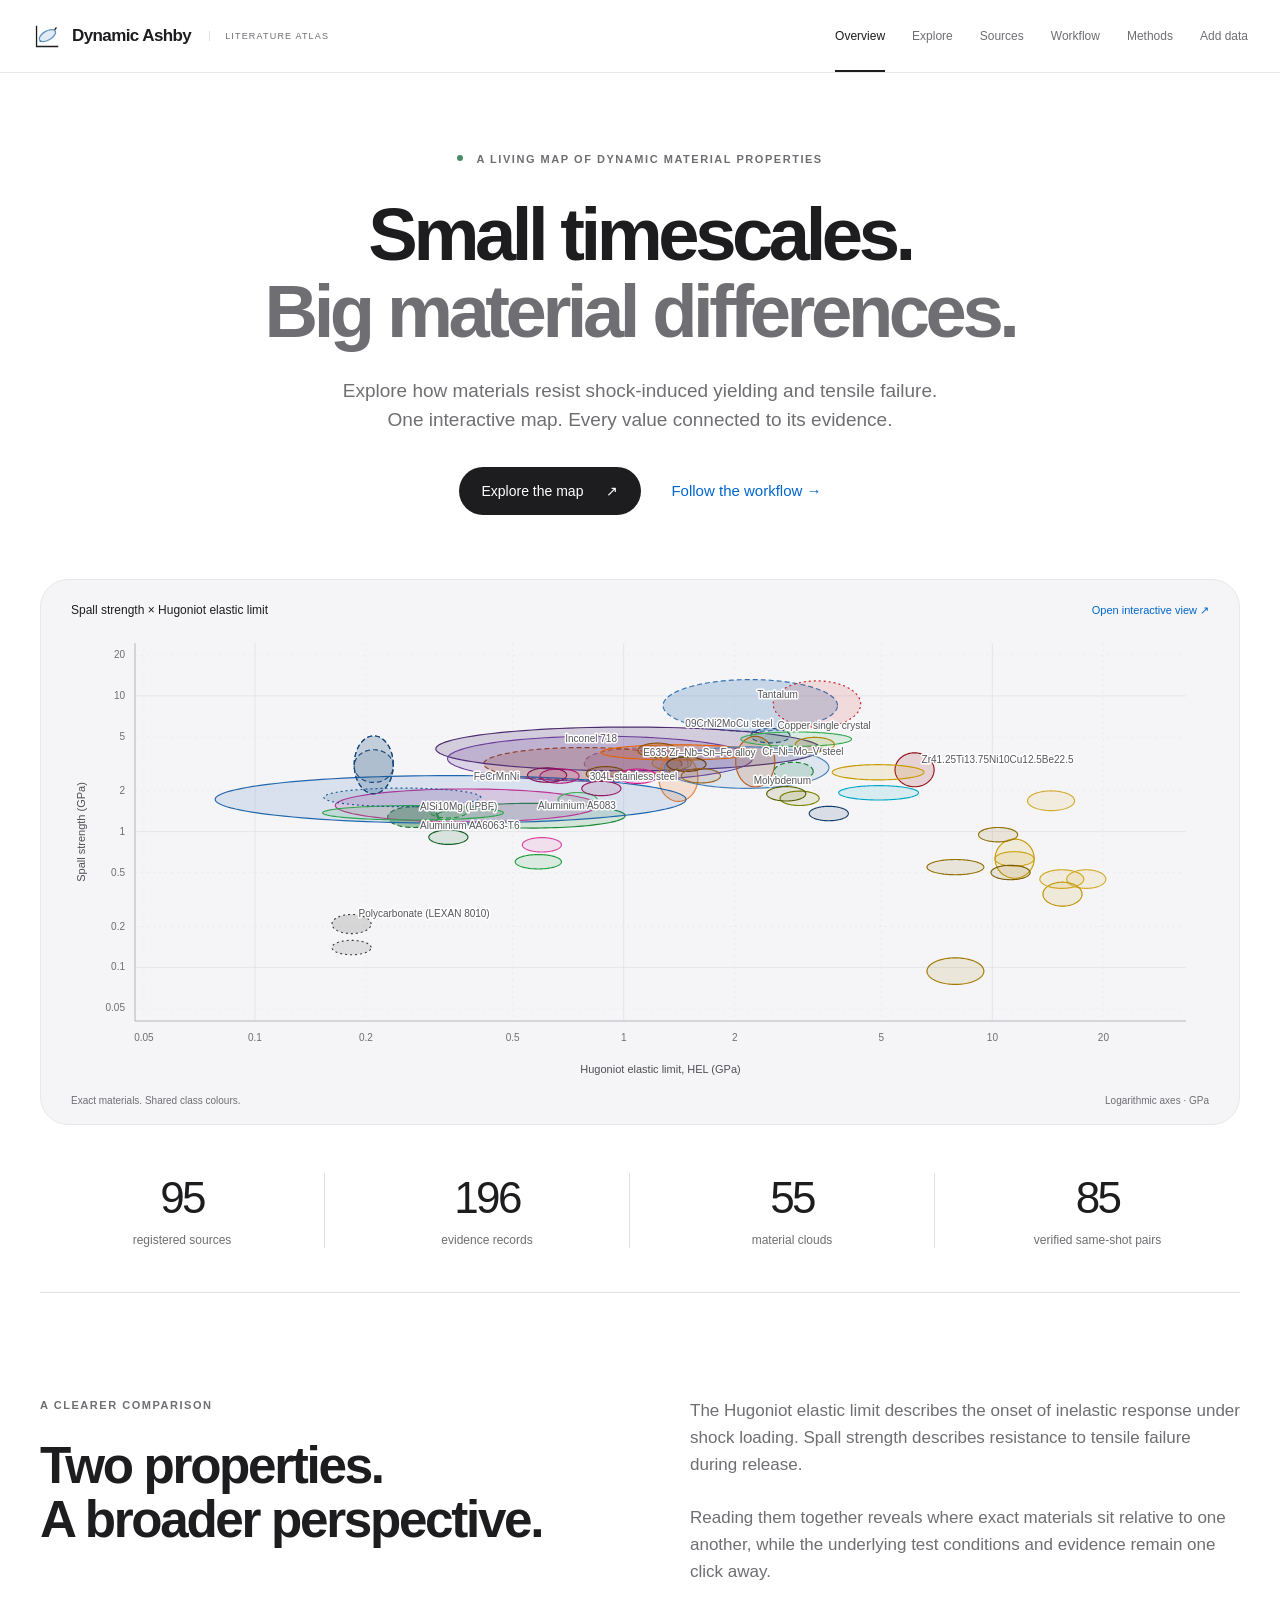
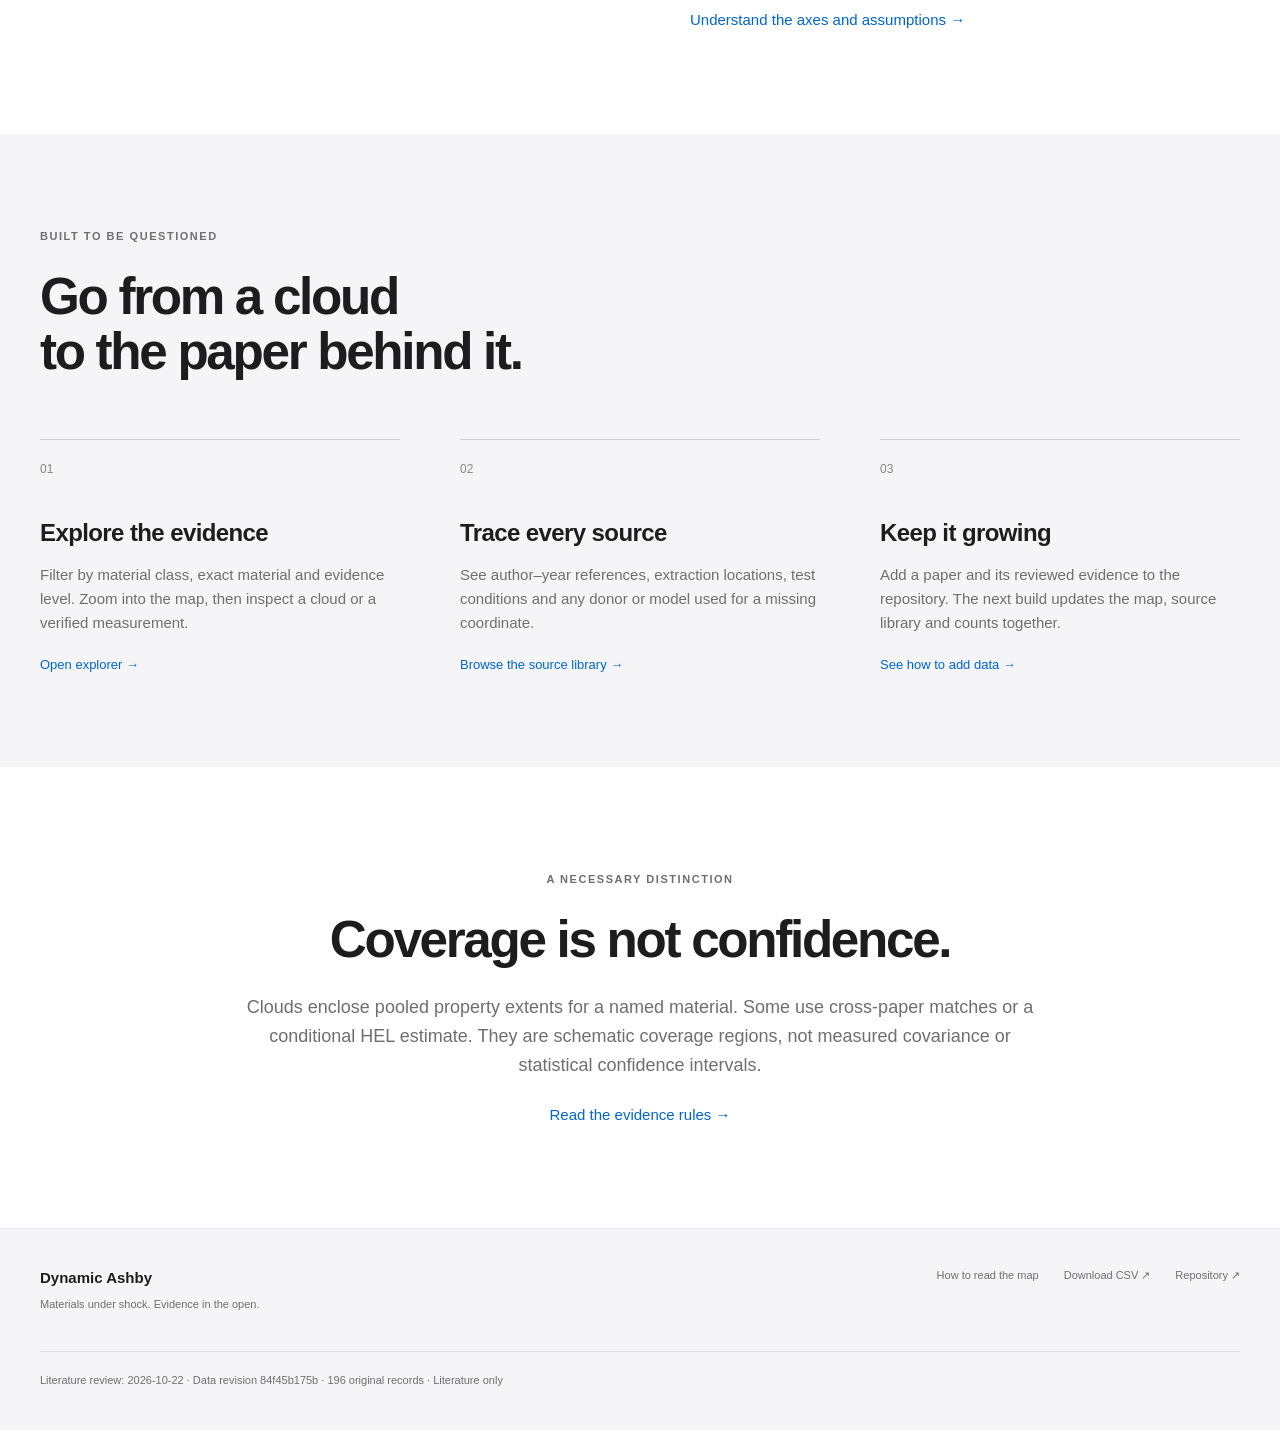
==== index.html @ 4311480f "Publish interactive Dynamic Ashby literature atlas" ====
<!doctype html>
<html lang="en">
<head>
  <meta charset="utf-8">
  <meta name="viewport" content="width=device-width, initial-scale=1">
  <meta name="description" content="An interactive, source-linked literature atlas of spall strength and Hugoniot elastic limit. Explore exact materials, inspect the evidence, and follow every value back to its paper.">
  <meta name="theme-color" content="#f5f5f7">
  <title>Dynamic Ashby — A map of materials under shock</title>
  <link rel="icon" href="assets/favicon.svg" type="image/svg+xml">
  <link rel="stylesheet" href="assets/styles.css">
  <script type="module" src="assets/app.js"></script>
</head>
<body data-page="index">
  <a class="skip" href="#main">Skip to content</a>
  <header class="site-header">
    <div class="nav-shell">
      <a class="brand" href="index.html" aria-label="Dynamic Ashby home"><svg viewBox="0 0 32 32" aria-hidden="true"><path d="M5 4v23h24M9 22l5-8 5 3 8-11"/><ellipse cx="17" cy="15" rx="10" ry="5" transform="rotate(-30 17 15)"/></svg>Dynamic Ashby<span class="brand-tag">LITERATURE ATLAS</span></a>
      <button class="menu-button" type="button" aria-expanded="false" aria-controls="main-nav">Menu <span>+</span></button>
      <nav id="main-nav" aria-label="Main navigation"><a href="index.html" aria-current="page">Overview</a><a href="explore.html">Explore</a><a href="sources.html">Sources</a><a href="workflow.html">Workflow</a><a href="methods.html">Methods</a><a href="contribute.html">Add data</a></nav>
    </div>
  </header>
  <main id="main"><section class="hero page-width">
  <p class="eyebrow"><span class="live-dot"></span> A living map of dynamic material properties</p>
  <h1>Small timescales.<br><span>Big material differences.</span></h1>
  <p class="hero-description">Explore how materials resist shock-induced yielding and tensile failure. One interactive map. Every value connected to its evidence.</p>
  <div class="hero-actions"><a class="button primary" href="explore.html">Explore the map <span>↗</span></a><a class="text-link" href="workflow.html">Follow the workflow <span>→</span></a></div>
  <div class="hero-plot-wrap">
    <div class="preview-heading"><span>Spall strength × Hugoniot elastic limit</span><a href="explore.html">Open interactive view ↗</a></div>
    <div id="hero-plot" class="hero-plot" aria-label="Preview of the literature material map"></div>
    <div class="preview-caption"><span>Exact materials. Shared class colours.</span><span>Logarithmic axes · GPa</span></div>
  </div>
</section>
<section class="metrics-strip page-width" aria-label="Current compilation">
  <div><strong data-count="sources">—</strong><span>registered sources</span></div><div><strong data-count="records">—</strong><span>evidence records</span></div><div><strong data-count="clouds">—</strong><span>material clouds</span></div><div><strong data-count="verified">—</strong><span>verified same-shot pairs</span></div>
</section>
<section class="editorial-section page-width split-intro">
  <div><p class="eyebrow">A clearer comparison</p><h2>Two properties.<br>A broader perspective.</h2></div>
  <div class="prose"><p>The Hugoniot elastic limit describes the onset of inelastic response under shock loading. Spall strength describes resistance to tensile failure during release.</p><p>Reading them together reveals where exact materials sit relative to one another, while the underlying test conditions and evidence remain one click away.</p><a class="text-link" href="methods.html">Understand the axes and assumptions →</a></div>
</section>
<section class="feature-section"><div class="page-width">
  <p class="eyebrow">Built to be questioned</p><h2>Go from a cloud<br>to the paper behind it.</h2>
  <div class="feature-grid"><article><span class="feature-number">01</span><h3>Explore the evidence</h3><p>Filter by material class, exact material and evidence level. Zoom into the map, then inspect a cloud or a verified measurement.</p><a href="explore.html">Open explorer →</a></article><article><span class="feature-number">02</span><h3>Trace every source</h3><p>See author–year references, extraction locations, test conditions and any donor or model used for a missing coordinate.</p><a href="sources.html">Browse the source library →</a></article><article><span class="feature-number">03</span><h3>Keep it growing</h3><p>Add a paper and its reviewed evidence to the repository. The next build updates the map, source library and counts together.</p><a href="contribute.html">See how to add data →</a></article></div>
</div></section>
<section class="editorial-section page-width evidence-note"><p class="eyebrow">A necessary distinction</p><h2>Coverage is not confidence.</h2><p>Clouds enclose pooled property extents for a named material. Some use cross-paper matches or a conditional HEL estimate. They are schematic coverage regions, not measured covariance or statistical confidence intervals.</p><a class="text-link" href="methods.html">Read the evidence rules →</a></section>
</main>
  <footer class="site-footer">
    <div><a class="footer-brand" href="index.html">Dynamic Ashby</a><p>Materials under shock. Evidence in the open.</p></div>
    <div class="footer-links"><a href="methods.html">How to read the map</a><a href="data/literature.csv" download>Download CSV ↗</a><a href="https://github.com/Piyushjhu/Dynamic-Ashby-Atlas" target="_blank" rel="noopener noreferrer">Repository ↗</a></div>
    <p class="build-note" data-build-note>Loading the literature compilation…</p>
  </footer>
  <div id="toast" class="toast" role="status"></div>
</body>
</html>
---- assets/styles.css ----
@charset "UTF-8";
:root{--ink:#1d1d1f;--secondary:#6e6e73;--faint:#86868b;--paper:#fff;--ground:#f5f5f7;--line:#dedee3;--blue:#0066cc;--radius:24px;font-family:-apple-system,BlinkMacSystemFont,"SF Pro Display","Helvetica Neue",Arial,sans-serif;color:var(--ink);background:var(--paper);font-synthesis:none;-webkit-font-smoothing:antialiased;scroll-behavior:smooth}
*{box-sizing:border-box}body{margin:0}a{color:var(--blue);text-decoration:none}a:hover{text-decoration:underline}button,input,select{font:inherit}button,select{cursor:pointer}button{color:inherit}button:disabled{cursor:default;opacity:.45}button:focus-visible,a:focus-visible,input:focus-visible,select:focus-visible,summary:focus-visible,[tabindex]:focus-visible{outline:3px solid #0071e3;outline-offset:4px}button{border:0}p{line-height:1.6;margin:0 0 20px}h1,h2,h3{font-weight:600;letter-spacing:-.045em;line-height:1.07;margin:0}h1{font-size:clamp(46px,5.8vw,78px)}h2{font-size:clamp(34px,4vw,52px)}h3{font-size:24px;letter-spacing:-.025em}h1 span{color:var(--secondary)}svg{display:block}code{font-family:ui-monospace,SFMono-Regular,Menlo,monospace;font-size:.87em}small{line-height:1.55}.page-width{width:min(1200px,calc(100% - 80px));margin-inline:auto}.eyebrow{text-transform:uppercase;font-size:11px;font-weight:600;letter-spacing:.14em;color:var(--secondary);margin-bottom:24px}.sr-only{position:absolute;width:1px;height:1px;padding:0;overflow:hidden;clip:rect(0,0,0,0);white-space:nowrap;border:0}.skip{position:fixed;top:-60px;left:16px;background:var(--ink);color:white;padding:12px 18px;z-index:100}.skip:focus{top:12px}
.site-header{position:sticky;top:0;z-index:30;background:rgba(255,255,255,.9);backdrop-filter:blur(20px);border-bottom:1px solid #e8e8ed}.nav-shell{width:min(1360px,calc(100% - 64px));height:72px;margin:auto;display:flex;align-items:center;justify-content:space-between;gap:25px}.brand{display:flex;align-items:center;gap:11px;font-size:17px;font-weight:600;letter-spacing:-.035em;color:var(--ink);white-space:nowrap}.brand:hover{text-decoration:none}.brand svg{width:29px;height:29px;stroke:var(--ink);stroke-width:1.45;fill:none}.brand svg ellipse{fill:#e1ebf5;stroke:#6093be}.brand-tag{border-left:1px solid var(--line);padding-left:15px;margin-left:7px;letter-spacing:.13em;font-size:9px;color:var(--secondary);font-weight:500}.site-header nav{display:flex;gap:27px;align-items:center}.site-header nav a{font-size:12px;color:var(--secondary);line-height:72px;position:relative}.site-header nav a:hover{color:var(--ink);text-decoration:none}.site-header nav a[aria-current]{color:var(--ink)}.site-header nav a[aria-current]:after{content:"";position:absolute;bottom:0;height:2px;background:var(--ink);left:0;right:0}.menu-button{display:none}.button{display:inline-flex;align-items:center;justify-content:center;gap:23px;padding:15px 23px;border-radius:100px;font-size:14px;font-weight:500;line-height:1.3;transition:background .2s,transform .2s}.button:hover{text-decoration:none;transform:translateY(-1px)}.primary{background:var(--ink);color:white}.primary:hover{background:#343437}.text-link{font-size:15px;font-weight:500}.hero-actions{display:flex;align-items:center;gap:30px;margin-top:32px}.live-dot{display:inline-block;width:6px;height:6px;border-radius:50%;background:#4b8b65;vertical-align:2px;margin-right:9px}
.hero{padding-top:78px;text-align:center}.hero h1{line-height:1.04;letter-spacing:-.06em}.hero .eyebrow{margin-bottom:27px}.hero-description{color:var(--secondary);font-size:19px;line-height:1.55;max-width:600px;margin:26px auto 0}.hero .hero-actions{justify-content:center}.hero-plot-wrap{margin-top:64px;background:var(--ground);border:1px solid #e8e8ed;border-radius:28px;padding:23px 30px 18px;overflow:hidden;text-align:left}.preview-heading,.preview-caption{display:flex;justify-content:space-between;align-items:center;gap:15px;font-size:12px;color:var(--secondary)}.preview-heading{font-weight:500;color:var(--ink)}.preview-heading a{font-size:11px}.preview-caption{font-size:10px;padding-top:6px}.hero-plot{margin:6px 0}.hero-plot svg{width:100%}.metrics-strip{display:grid;grid-template-columns:repeat(4,1fr);border-bottom:1px solid var(--line);padding:48px 0 44px;gap:20px}.metrics-strip div{text-align:center;border-right:1px solid var(--line)}.metrics-strip div:last-child{border:0}.metrics-strip strong{display:block;font-size:44px;letter-spacing:-.06em;font-weight:500;margin-bottom:7px}.metrics-strip span{font-size:12px;color:var(--secondary)}.editorial-section{padding-block:104px}.split-intro{display:grid;grid-template-columns:1fr 1fr;gap:100px}.prose{font-size:17px;color:var(--secondary)}.prose h2{color:var(--ink);margin-bottom:30px}.prose p{margin-bottom:25px}.feature-section{background:var(--ground);padding-block:94px}.feature-grid{display:grid;grid-template-columns:repeat(3,1fr);gap:60px;margin-top:60px}.feature-grid article{border-top:1px solid #cfcfd6;padding-top:22px}.feature-number{font-size:12px;color:var(--faint);display:block;margin-bottom:44px}.feature-grid h3{margin-bottom:17px}.feature-grid p{font-size:15px;color:var(--secondary)}.feature-grid a{font-size:13px}.evidence-note{max-width:800px;text-align:center}.evidence-note p:not(.eyebrow){color:var(--secondary);font-size:18px;margin:26px auto}.site-footer{background:var(--ground);border-top:1px solid #e8e8ed;padding:40px max(40px,calc((100% - 1200px)/2));display:grid;grid-template-columns:1fr 1fr;gap:28px;color:var(--secondary);font-size:11px}.footer-brand{color:var(--ink);font-size:15px;font-weight:600}.site-footer p{margin:10px 0 0}.footer-links{display:flex;gap:25px;justify-content:flex-end;align-items:flex-start}.footer-links a{color:var(--secondary)}.build-note{grid-column:1/-1;border-top:1px solid var(--line);padding-top:20px;overflow-wrap:anywhere}.page-intro{padding-top:76px;padding-bottom:62px}.page-intro>p:not(.eyebrow){font-size:18px;color:var(--secondary);max-width:700px;margin:28px 0 0}.page-intro.compact{padding-top:50px;padding-bottom:34px}.compact h1{font-size:48px}.compact>p:not(.eyebrow){font-size:16px;margin-top:14px}.compact .eyebrow{margin-bottom:16px}
.explorer{width:min(1440px,calc(100% - 64px))}.explorer-toolbar{display:flex;align-items:center;justify-content:space-between;gap:16px;margin-bottom:20px}.segmented{display:inline-flex;gap:3px;background:#ededf0;padding:4px;border-radius:11px}.segmented button{padding:10px 19px;border-radius:8px;background:transparent;font-size:12px;color:var(--secondary)}.segmented button[aria-pressed=true]{background:white;color:var(--ink);box-shadow:0 1px 3px #0000000d}.toolbar-actions{display:flex;gap:16px}.quiet-button{background:transparent;color:var(--secondary);padding:8px 5px;font-size:12px}.quiet-button:hover{color:var(--blue)}.filter-bar{display:flex;gap:16px;align-items:center;background:var(--ground);padding:16px 20px;border:1px solid #e8e8ed;border-radius:16px 16px 0 0}.search-field{display:flex;align-items:center;gap:9px;flex:1;min-width:150px}.search-field svg{width:18px;height:18px;stroke:var(--secondary);fill:none;stroke-width:1.4;flex-shrink:0}.search-field input{width:100%;padding:10px 0;border:0;background:transparent;outline-offset:2px;font-size:13px;min-width:100px;color:var(--ink)}.search-field input::placeholder{color:var(--faint)}.filter-bar>label:not(.search-field){display:flex;align-items:center;gap:9px;font-size:11px;color:var(--secondary)}select{background:white;border:1px solid #d7d7dd;border-radius:8px;font-size:12px;padding:10px 30px 10px 10px;color:var(--ink);max-width:100%}.explorer-body{display:grid;grid-template-columns:minmax(0,1fr) 330px;border:1px solid var(--line);border-top:0;border-radius:0 0 18px 18px;overflow:hidden}.map-panel{min-width:0;padding:19px 20px 20px}.map-topline{display:flex;align-items:center;justify-content:space-between;gap:15px;margin-bottom:6px}.map-topline p{font-size:11px;color:var(--secondary);margin:0}.checkbox{display:flex;gap:6px;align-items:center;font-size:11px;white-space:nowrap;color:var(--secondary)}input[type=checkbox]{accent-color:var(--ink)}.map-frame{position:relative}.main-plot{width:100%;min-height:380px;touch-action:none;user-select:none}.main-plot svg{width:100%;overflow:visible}.zoom-tools{position:absolute;right:9px;bottom:75px;display:flex;flex-direction:column;border:1px solid var(--line);background:#fffffff0;border-radius:9px;overflow:hidden}.zoom-tools button{background:transparent;width:31px;height:30px;font-size:18px;font-weight:400}.zoom-tools button+button{border-top:1px solid #e8e8ed}.zoom-tools button:hover{background:var(--ground)}.plot-key{display:flex;flex-wrap:wrap;gap:13px;font-size:10px;color:var(--secondary);margin:3px 0 15px;padding-top:8px}.plot-key>span{display:flex;align-items:center;gap:5px}.line-sample{display:inline-block;width:19px;border-top:1.5px solid var(--secondary)}.line-sample.matched{border-top-style:dashed}.line-sample.modeled{border-top-style:dotted}.plot-hint{margin-left:auto;color:var(--faint)}.class-legend{display:flex;flex-wrap:wrap;gap:4px 7px;border-top:1px solid #ededf0;padding-top:11px}.legend-button{display:flex;align-items:center;gap:5px;font-size:10px;background:transparent;border:1px solid transparent;border-radius:6px;padding:6px;color:var(--secondary)}.legend-button:hover,.legend-button[aria-pressed=true]{background:var(--ground);color:var(--ink);border-color:#dedee3}.swatch{width:7px;height:7px;border-radius:50%;background:var(--color);display:inline-block;flex-shrink:0}.map-footnote{font-size:10px;color:var(--faint);line-height:1.6;margin:12px 0 0}.map-footnote a{white-space:nowrap}.selection-panel{border-left:1px solid var(--line);background:#fafafb;padding:27px 23px;max-height:830px;overflow:auto;scrollbar-width:thin}.selection-panel h2{font-size:25px;line-height:1.18;letter-spacing:-.035em;overflow-wrap:anywhere}.selection-panel .eyebrow{font-size:9px;margin:0 0 12px}.selection-panel p{font-size:12px;color:var(--secondary)}.selection-panel .state-text{margin:12px 0 18px;font-size:12px}.empty-selection{padding-top:65px}.empty-selection svg{width:80px;height:62px;margin-bottom:28px}.empty-selection h2{font-size:25px;margin-bottom:17px}.empty-selection p{font-size:13px}.empty-selection .quiet-button{color:var(--blue);padding:0;text-align:left;font-size:12px}.detail-close{float:right;background:transparent;font-size:19px;color:var(--secondary);margin-top:-8px;padding:3px 0 6px 8px}.property-grid{display:grid;grid-template-columns:1fr 1fr;margin:22px 0;border-block:1px solid var(--line);padding:16px 0;gap:10px}.property-grid strong{display:block;font-size:19px;letter-spacing:-.04em;font-weight:500}.property-grid small{display:block;font-size:10px;color:var(--secondary);margin-bottom:6px}.property-grid .unit{font-size:10px;color:var(--secondary);display:block;margin-top:4px}.detail-stat{font-size:11px;color:var(--secondary);line-height:1.7;margin-bottom:16px}.detail-badge{display:inline-flex;border:1px solid #d6d6dc;border-radius:5px;padding:4px 6px;font-size:9px;margin:0 3px 8px 0;color:var(--secondary);line-height:1.4}.detail-section{padding-top:18px;margin-top:18px;border-top:1px solid var(--line)}.detail-section h3{font-size:11px;letter-spacing:0;font-weight:600;margin-bottom:10px}.detail-section p{font-size:11px;line-height:1.7;margin-bottom:9px;overflow-wrap:anywhere}.detail-section dl{display:grid;grid-template-columns:1fr 1.5fr;font-size:10px;gap:8px;margin:0;line-height:1.5}.detail-section dt{color:var(--faint)}.detail-section dd{margin:0;color:var(--secondary)}.citation-link{display:block;font-size:12px;line-height:1.5;margin-bottom:7px}.detail-source{padding:10px 0;border-bottom:1px solid #e8e8ed}.detail-source:last-child{border:0}.detail-source small{display:block;color:var(--faint);font-size:10px}.record-link{display:block;border:0;background:transparent;padding:9px 0;text-align:left;width:100%;font-size:11px;line-height:1.5;border-bottom:1px solid #e8e8ed;color:var(--blue)}.record-link small{display:block;font-size:10px;color:var(--secondary)}.record-link:hover{text-decoration:underline}.back-link{border:0;background:transparent;color:var(--blue);padding:0;margin-bottom:20px;font-size:11px}.plot-tooltip{position:fixed;z-index:45;background:#1d1d1f;color:#fff;max-width:260px;border-radius:9px;padding:11px 13px;pointer-events:none;font-size:11px;line-height:1.5}.plot-tooltip strong{display:block;font-weight:500;margin-bottom:3px}.plot-tooltip span{display:block;color:#cfcfd6;font-size:10px}.results-section{padding-top:43px}.results-heading{display:flex;justify-content:space-between;align-items:flex-end;margin-bottom:22px}.results-heading .eyebrow{font-size:9px;margin-bottom:11px}.results-heading h2{font-size:27px}.results-heading>span{font-size:11px;color:var(--secondary)}.material-results{display:grid;grid-template-columns:repeat(3,1fr);gap:0 25px;max-height:380px;overflow:auto;padding-right:6px}.material-row{display:flex;align-items:flex-start;gap:11px;border-top:1px solid var(--line);background:transparent;padding:16px 0;text-align:left;min-width:0}.material-row .swatch{margin-top:5px}.material-row strong{font-weight:500;font-size:12px;display:block;line-height:1.45}.material-row small{display:block;font-size:10px;color:var(--secondary);margin-top:4px}.material-row:hover strong{color:var(--blue)}.material-row[aria-pressed=true]{color:var(--blue)}.no-results{padding:40px 0;color:var(--secondary);font-size:14px;grid-column:1/-1}.coverage-section{display:grid;grid-template-columns:1fr 1fr;gap:90px;padding-block:85px}.coverage-section h2{font-size:35px}.coverage-section p:not(.eyebrow){font-size:14px;color:var(--secondary);margin-top:20px}.ledger-row{display:flex;justify-content:space-between;align-items:center;padding:17px 0;border-bottom:1px solid var(--line);font-size:12px;color:var(--secondary);gap:15px}.ledger-row strong{font-size:21px;font-weight:500;color:var(--ink);letter-spacing:-.04em}.coverage-class{font-size:11px;padding:11px 0;border-bottom:1px solid var(--line);display:flex;justify-content:space-between;gap:12px}.coverage-class>span:first-child{display:flex;align-items:center;gap:8px}.coverage-class>span:last-child{color:var(--secondary)}
.source-library{padding-bottom:90px}.library-toolbar{display:flex;align-items:center;gap:15px;padding:16px 20px;background:var(--ground);border-radius:14px}.library-summary{display:flex;justify-content:space-between;color:var(--secondary);font-size:11px;padding:24px 0;border-bottom:1px solid var(--line)}.source-item{padding:27px 0;border-bottom:1px solid var(--line);display:grid;grid-template-columns:90px minmax(0,1fr) 180px;gap:24px;scroll-margin-top:95px}.source-id{font-size:11px;color:var(--faint);padding-top:4px}.source-year{display:block;font-size:24px;color:var(--ink);letter-spacing:-.04em;margin-bottom:6px;font-weight:500}.source-item h2{font-size:18px;line-height:1.4;letter-spacing:-.02em;max-width:760px;margin-bottom:9px;font-weight:500}.source-citation{font-size:12px;color:var(--secondary);margin:0 0 13px}.source-tags{display:flex;gap:8px;flex-wrap:wrap;font-size:10px;color:var(--secondary);margin-bottom:13px}.source-tags span{background:var(--ground);padding:4px 7px;border-radius:4px}.source-actions{text-align:right;font-size:12px;padding-top:4px}.source-actions a{display:block;margin-bottom:13px}.source-actions small{display:block;color:var(--faint);font-size:10px}.source-item details{margin-top:14px}.source-item summary{font-size:11px;color:var(--blue);cursor:pointer;width:fit-content;line-height:1.6}.source-records{padding-top:15px}.source-record{display:grid;grid-template-columns:60px 1fr;gap:10px;padding:13px 0;border-top:1px solid #ebebee;font-size:11px;color:var(--secondary);line-height:1.7}.source-record>span{color:var(--faint)}.source-record strong{color:var(--ink);font-weight:500}.source-record p{font-size:11px;margin:3px 0}.source-record a{display:inline-block;margin-top:6px}.source-note{font-size:11px;color:var(--secondary);margin-top:15px}.source-item:target{background:#f5f8fc}.workflow-steps{padding-bottom:50px}.workflow-step{display:grid;grid-template-columns:65px 1fr 285px;gap:40px;padding:64px 0;border-top:1px solid var(--line);align-items:start}.step-number{font-size:16px;color:var(--faint);letter-spacing:-.03em}.workflow-step h2{font-size:35px;margin-bottom:25px}.workflow-step .eyebrow{margin-bottom:17px}.workflow-step p:not(.eyebrow){font-size:15px;color:var(--secondary)}.step-detail{background:var(--ground);border-radius:18px;padding:25px;align-self:stretch}.file-label{font-size:10px;font-family:ui-monospace,SFMono-Regular,monospace;display:block;overflow-wrap:anywhere;color:var(--secondary);padding-bottom:19px;border-bottom:1px solid #dcdce1;margin-bottom:20px}.step-detail p{line-height:2.1!important;font-size:13px!important;color:var(--ink)!important}.step-detail small{font-size:10px;color:var(--faint);display:block;padding-top:10px}.reading-layout{display:grid;grid-template-columns:210px 1fr;gap:100px;padding-bottom:90px}.reading-nav{position:sticky;top:112px;align-self:start;display:flex;flex-direction:column;gap:22px;border-left:1px solid var(--line);padding-left:20px;font-size:12px}.reading-nav a{color:var(--secondary)}.reading-nav a:hover{color:var(--ink)}.reading-content{max-width:750px}.reading-content section{scroll-margin-top:110px;padding-bottom:55px;margin-bottom:40px;border-bottom:1px solid var(--line)}.reading-content section:last-child{border:0;margin:0}.reading-content h2{font-size:35px;margin-bottom:26px}.reading-content p:not(.eyebrow){color:var(--secondary);font-size:15px}.reading-content strong{color:var(--ink);font-weight:500}.formula{background:var(--ground);border-radius:14px;padding:28px 24px;margin:27px 0;font-size:19px;letter-spacing:-.015em;line-height:1.5;overflow:auto}.definition-row{display:grid;grid-template-columns:185px 1fr;gap:25px;padding:18px 0;border-top:1px solid var(--line)}.definition-row strong{font-size:13px;line-height:1.6}.definition-row p{font-size:13px!important;margin:0}.model-summary{margin-top:25px}.model-summary details{border-top:1px solid var(--line);padding:16px 0;font-size:12px}.model-summary summary{cursor:pointer;line-height:1.6;font-weight:500}.model-summary p{font-size:12px!important;margin-top:13px}.model-summary a{font-size:12px;display:block;margin-top:10px}.contribute-grid{display:grid;grid-template-columns:1.3fr 1fr;gap:100px}.contribute-grid h2{font-size:35px}.file-guide{padding:21px 0;border-bottom:1px solid var(--line)}.file-guide code{font-size:13px;color:var(--ink)}.file-guide p{font-size:14px;margin:13px 0 0}.contribute-grid .prose>p{margin-top:25px;font-size:14px}.contribute-aside{background:var(--ground);border-radius:22px;padding:34px;align-self:start}.contribute-aside .eyebrow{line-height:1.7}.plain-checks{padding:0 0 0 20px;color:var(--secondary);font-size:14px;line-height:1.6;margin:0}.plain-checks li{padding-left:10px;margin-bottom:20px}.plain-checks li:last-child{margin:0}.command-block{background:var(--ground);border-radius:20px;padding:30px;margin-block:30px}.command-block>span{font-size:12px;color:var(--secondary)}pre{overflow-x:auto;line-height:1.8;font-size:16px;margin:12px 0 30px}.command-block small{font-size:12px;color:var(--secondary)}.section-description{font-size:16px;color:var(--secondary);margin-top:22px}.editorial-section>p:not(.eyebrow){color:var(--secondary);max-width:850px}.toast{position:fixed;left:50%;bottom:28px;transform:translate(-50%,20px);background:var(--ink);color:white;font-size:12px;padding:14px 21px;border-radius:50px;z-index:100;opacity:0;pointer-events:none;transition:.2s}.toast.visible{opacity:1;transform:translate(-50%,0)}.load-error{padding:35px;background:#fff4ef;border:1px solid #e9cabc;border-radius:16px;font-size:14px;line-height:1.7}.plot-object{cursor:pointer;outline:none}.plot-object:focus-visible{stroke:var(--ink)!important;stroke-width:3!important}.plot-label{pointer-events:none;paint-order:stroke;stroke:#fff;stroke-width:3px;stroke-linejoin:round;fill:#55555b;font-weight:500}.plot-axis{fill:#6e6e73;font-size:10px}.plot-axis-label{fill:#4f4f54;font-size:11px;font-weight:500}.plot-grid{stroke:#dddde3;stroke-width:.65}.plot-grid.minor{stroke:#e8e8ed;stroke-dasharray:2 4}
@media(min-width:1650px){.explorer-body{grid-template-columns:minmax(0,1fr) 360px}.selection-panel{max-height:900px}}
@media(max-width:1150px){.brand-tag{display:none}.site-header nav{gap:22px}.filter-bar{flex-wrap:wrap}.search-field{flex-basis:240px}.filter-bar>label:not(.search-field){flex:1}.filter-bar select{width:100%}.explorer-body{grid-template-columns:minmax(0,1fr) 285px}.selection-panel{padding:24px 19px}.map-panel{padding:16px}.split-intro{gap:60px}.feature-grid{gap:35px}.reading-layout{gap:55px;grid-template-columns:170px 1fr}.workflow-step{grid-template-columns:35px 1fr 250px;gap:30px}.contribute-grid{gap:60px}.plot-hint{display:none}}
@media(max-width:850px){.page-width{width:calc(100% - 48px)}.nav-shell{width:calc(100% - 40px);height:62px}.site-header nav{gap:18px}.site-header nav a{font-size:11px;line-height:62px}.brand{font-size:15px;gap:8px}.brand svg{width:25px}.hero{padding-top:62px}.hero h1{font-size:58px}.hero-description{font-size:17px}.hero-plot-wrap{margin-top:45px;padding:20px 16px 15px}.editorial-section{padding-block:75px}.feature-section{padding-block:70px}.split-intro{gap:35px}.feature-grid{gap:26px}.feature-grid h3{font-size:21px}.explorer{width:calc(100% - 36px)}.explorer-body{grid-template-columns:1fr}.selection-panel{border-left:0;border-top:1px solid var(--line);max-height:650px;min-height:0}.empty-selection{padding-top:0;display:grid;grid-template-columns:55px 1fr;gap:0 20px}.empty-selection svg{width:50px;grid-row:1/4;margin:0}.empty-selection h2{font-size:22px;margin-bottom:9px}.empty-selection p{margin-bottom:10px}.property-grid{max-width:430px}.selection-panel h2{max-width:600px}.detail-section dl{max-width:500px}.material-results{grid-template-columns:repeat(2,1fr)}.coverage-section{gap:40px;padding-block:65px}.source-item{grid-template-columns:65px minmax(0,1fr) 125px;gap:18px}.source-item h2{font-size:16px}.workflow-step{grid-template-columns:30px 1fr;gap:25px}.step-detail{grid-column:2;display:grid;grid-template-columns:1fr 1fr;gap:0 25px}.step-detail .file-label{grid-column:1/-1}.step-detail p{margin-bottom:0}.step-detail small{padding-top:0}.reading-layout{grid-template-columns:1fr;gap:40px}.reading-nav{position:static;flex-direction:row;flex-wrap:wrap;gap:13px 24px}.reading-content{max-width:100%}.contribute-grid{gap:40px}.contribute-aside{padding:25px}.site-footer{padding-inline:24px}.footer-links{gap:16px}}
@media(max-width:600px){.page-width{width:calc(100% - 40px)}.menu-button{display:block;font-size:12px;background:transparent;padding:10px 0 10px 15px}.menu-button span{font-size:18px;margin-left:13px}.site-header nav{display:none;position:absolute;top:62px;left:0;right:0;background:#fffffff7;backdrop-filter:blur(20px);padding:10px 24px 23px;border-bottom:1px solid var(--line)}.site-header nav.open{display:flex;flex-direction:column;align-items:stretch;gap:0}.site-header nav a{font-size:17px;line-height:48px}.site-header nav a[aria-current]:after{display:none}.hero{padding-top:48px}.eyebrow{font-size:9px;margin-bottom:20px;letter-spacing:.12em}.hero h1{font-size:43px;letter-spacing:-.055em}.hero-description{font-size:16px;max-width:340px;line-height:1.6;margin-top:22px}.hero-actions{gap:20px;flex-wrap:wrap;margin-top:26px}.hero .hero-actions{flex-direction:column;gap:20px}.button{font-size:13px;padding:14px 21px}.text-link{font-size:13px}.hero-plot-wrap{margin-top:36px;border-radius:18px;padding:17px 8px 14px;margin-inline:-9px}.preview-heading{font-size:10px;align-items:flex-start;padding:0 5px}.preview-heading a{font-size:9px;max-width:75px;text-align:right;line-height:1.5}.preview-caption{font-size:8px;gap:10px;padding:0 5px}.metrics-strip{grid-template-columns:repeat(2,1fr);gap:30px 15px;padding:35px 0}.metrics-strip div:nth-child(2){border:0}.metrics-strip strong{font-size:35px}.metrics-strip span{font-size:10px}.split-intro{grid-template-columns:1fr;gap:30px}.editorial-section{padding-block:60px}h2{font-size:35px}.prose{font-size:16px}.feature-section{padding-block:58px}.feature-grid{grid-template-columns:1fr;gap:33px;margin-top:40px}.feature-number{margin-bottom:19px}.feature-grid article{padding-top:18px}.feature-grid h3{font-size:23px;margin-bottom:14px}.feature-grid p{font-size:14px}.evidence-note{text-align:left}.evidence-note p:not(.eyebrow){font-size:16px}.site-footer{grid-template-columns:1fr;padding:33px 20px;gap:22px}.footer-links{justify-content:flex-start;flex-wrap:wrap;font-size:10px}.build-note{font-size:10px}.page-intro{padding-top:50px;padding-bottom:40px}.page-intro h1{font-size:40px}.page-intro>p:not(.eyebrow){font-size:16px;margin-top:21px}.compact h1{font-size:37px!important}.compact>p:not(.eyebrow){font-size:14px}.explorer{width:calc(100% - 24px)}.explorer-toolbar{align-items:flex-start;gap:9px;margin-bottom:15px}.segmented button{font-size:10px;padding:9px 12px}.toolbar-actions{flex-direction:column;gap:2px}.toolbar-actions button{font-size:10px;padding:5px 0;text-align:right}.filter-bar{padding:11px 12px;gap:10px}.search-field{flex-basis:100%;border-bottom:1px solid #dedee3}.filter-bar>label:not(.search-field){flex-direction:column;align-items:flex-start;gap:6px;font-size:9px}.filter-bar select{font-size:10px;padding:9px 15px 9px 7px}.filter-bar>.quiet-button{align-self:flex-end;font-size:10px;padding-bottom:10px}.map-panel{padding:13px 9px}.map-topline{gap:9px}.map-topline p{font-size:9px}.checkbox{font-size:9px;gap:3px}.main-plot{min-height:340px}.zoom-tools{right:3px;bottom:70px}.zoom-tools button{width:27px;height:28px;font-size:16px}.plot-key{font-size:8px;gap:10px}.line-sample{width:14px}.legend-button{font-size:9px;padding:5px}.class-legend{gap:2px}.map-footnote{font-size:9px}.selection-panel{padding:23px 19px}.material-results{grid-template-columns:1fr;max-height:340px}.results-section{padding:33px 8px 0}.results-heading h2{font-size:24px}.results-heading>span{font-size:10px}.coverage-section{grid-template-columns:1fr;gap:15px;padding-block:55px}.coverage-section h2{font-size:32px}.coverage-section .eyebrow{margin-bottom:15px}.library-toolbar{flex-wrap:wrap;padding:12px;gap:9px}.library-toolbar select{flex:1;width:45%;font-size:10px}.library-toolbar .search-field{padding-inline:5px}.library-summary{font-size:10px;gap:20px}.source-item{grid-template-columns:45px 1fr;gap:15px;padding:23px 0}.source-year{font-size:19px}.source-id{font-size:9px}.source-item h2{font-size:16px}.source-citation{font-size:11px}.source-tags{font-size:9px}.source-actions{grid-column:2;text-align:left;padding:0;display:flex;gap:15px;flex-wrap:wrap;font-size:11px}.source-actions a{margin:0}.source-actions small{width:100%;font-size:9px}.source-record{grid-template-columns:40px 1fr;font-size:10px;gap:8px}.source-record p{font-size:10px}.workflow-step{padding:38px 0;grid-template-columns:24px 1fr;gap:15px}.workflow-step h2{font-size:29px}.workflow-step p:not(.eyebrow){font-size:14px}.step-number{font-size:12px}.step-detail{padding:21px;grid-template-columns:1fr}.step-detail small{padding-top:15px}.reading-nav{font-size:11px;gap:15px 20px}.reading-content section{padding-bottom:32px;margin-bottom:32px;scroll-margin-top:85px}.reading-content h2{font-size:29px}.reading-content p:not(.eyebrow){font-size:14px}.definition-row{grid-template-columns:1fr;gap:8px;padding:17px 0}.formula{font-size:15px;padding:22px 18px}.contribute-grid{grid-template-columns:1fr;gap:25px}.contribute-grid h2{font-size:29px}.contribute-aside{padding:27px}.plain-checks{font-size:13px}.command-block{padding:23px 18px;border-radius:15px}pre{font-size:13px}.command-block>span{font-size:11px}.command-block small{font-size:11px}.toast{width:max-content;max-width:calc(100% - 30px);font-size:11px}.plot-axis{font-size:9px}.plot-axis-label{font-size:10px}}
@media(prefers-reduced-motion:reduce){:root{scroll-behavior:auto}*{transition:none!important;animation:none!important}}
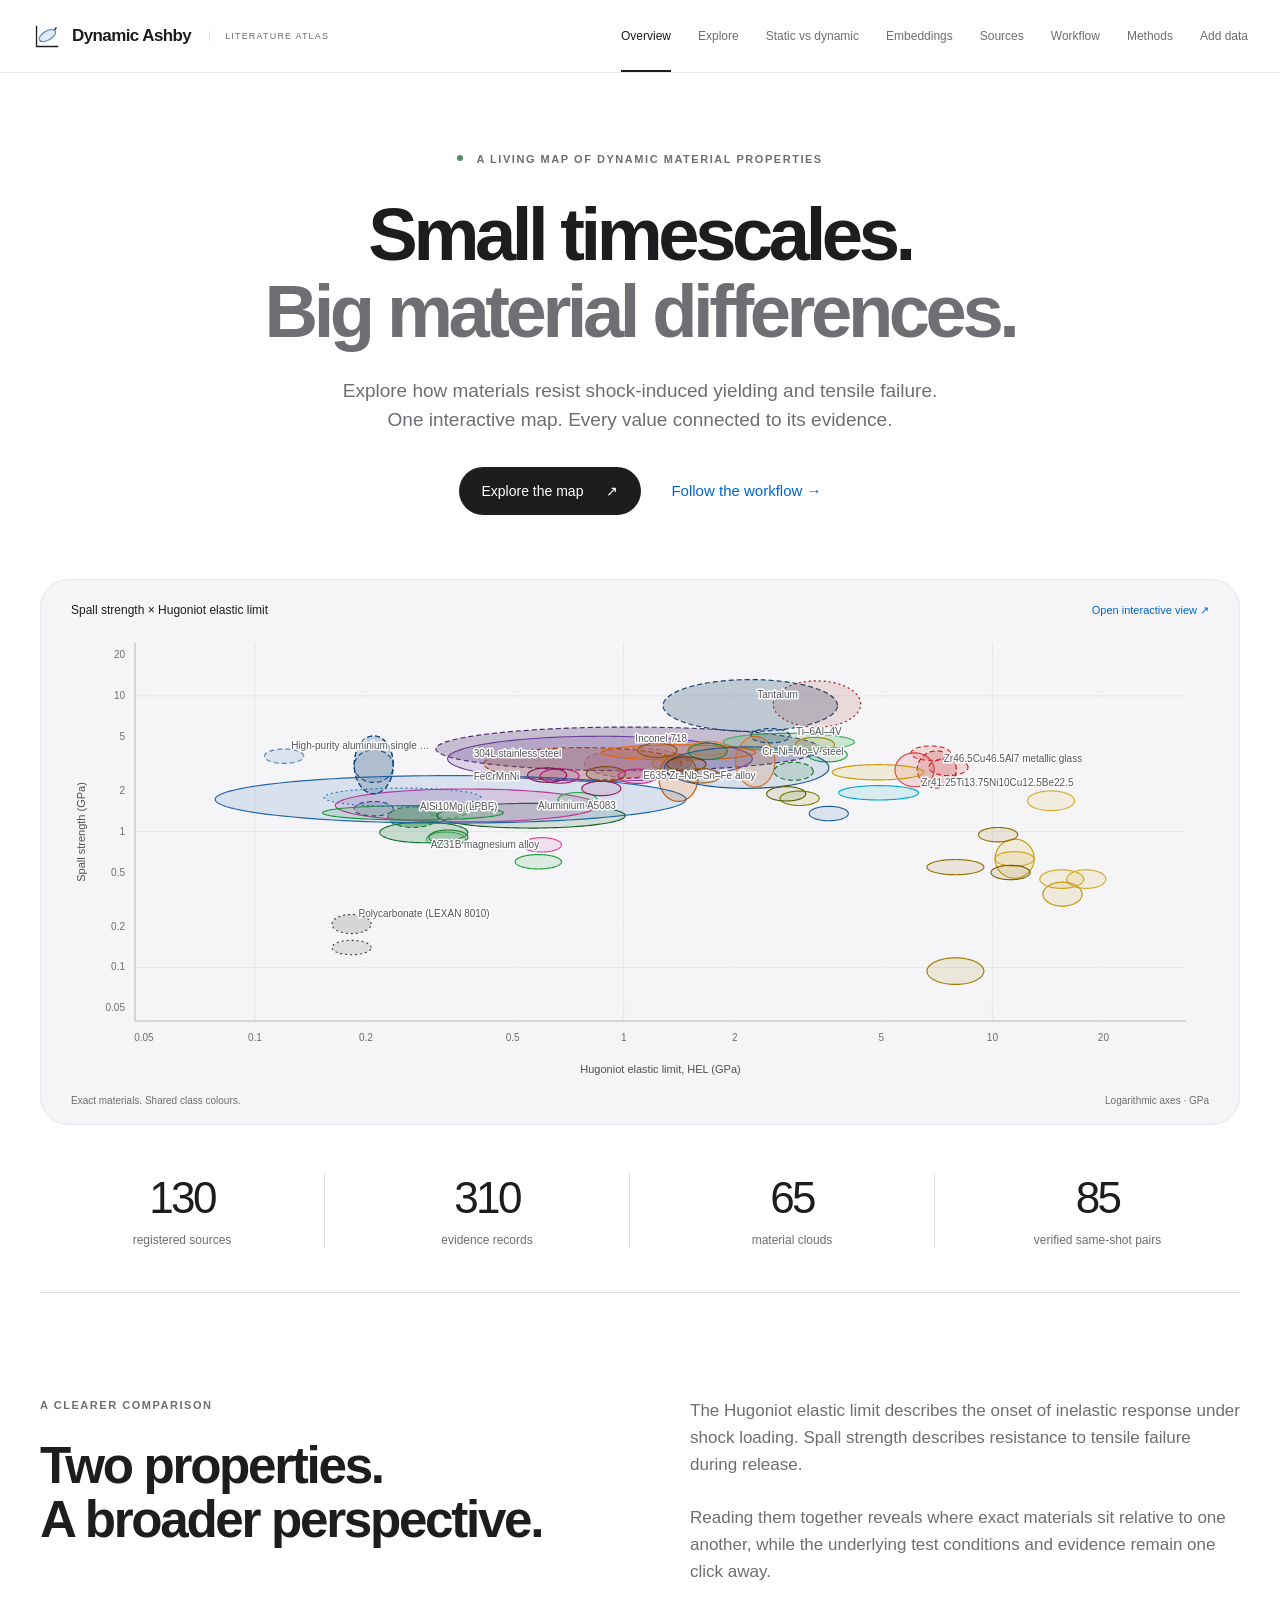
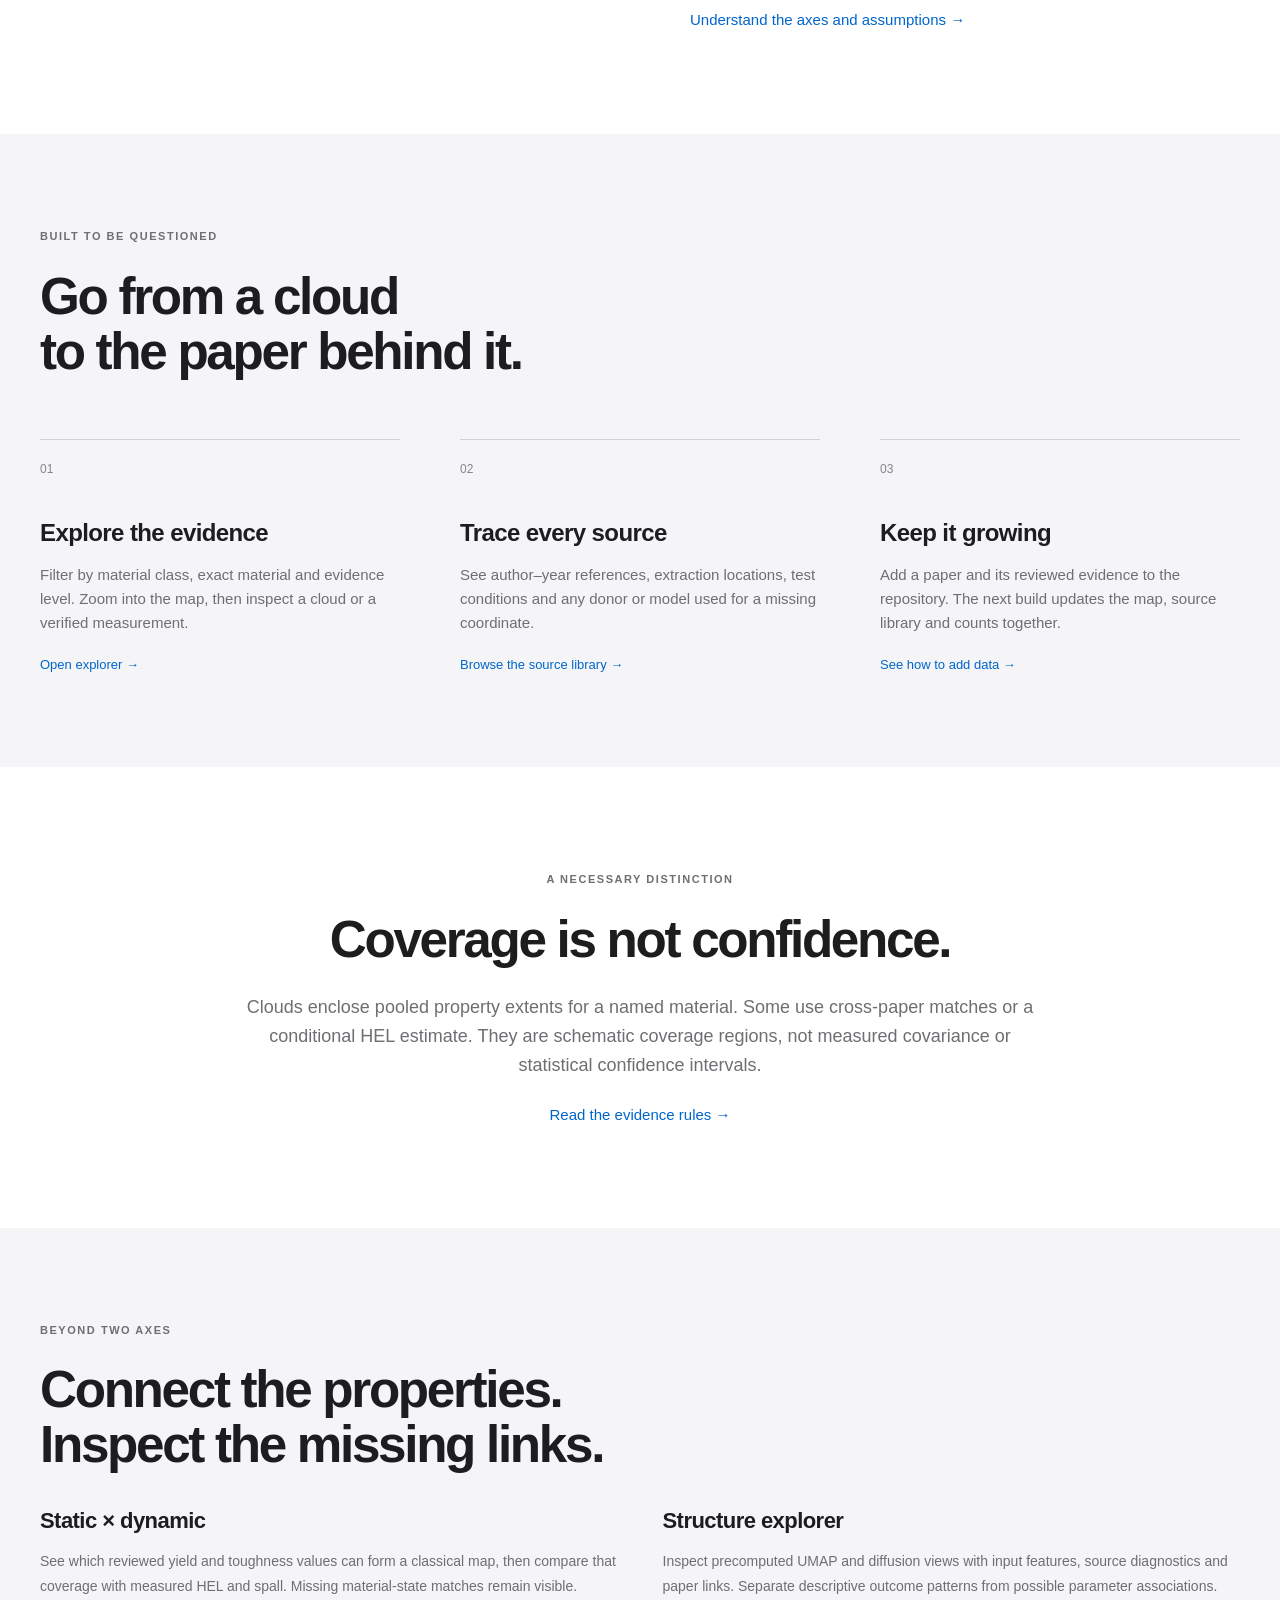
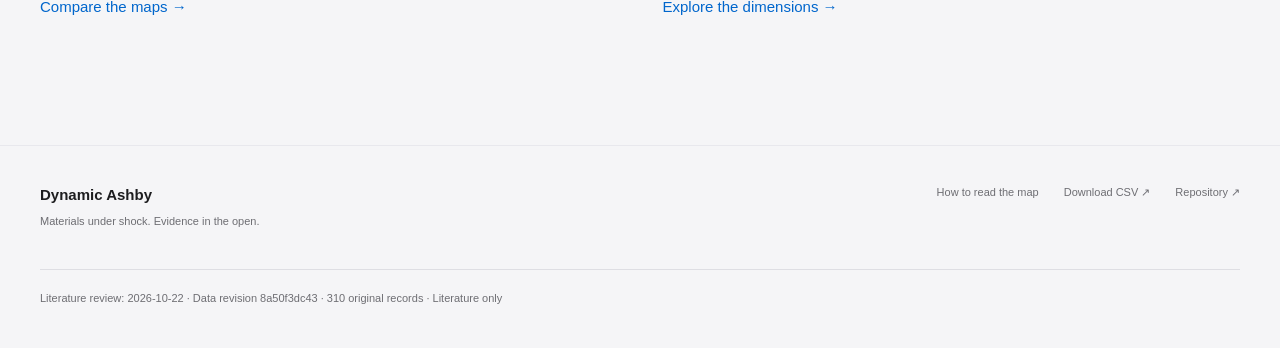
==== commit 4d0fd253: "Update literature atlas from b6bf7f35aafea9b04ec39e6d3a70358b64f66736" ====
--- a/index.html
+++ b/index.html
@@ -9,6 +9,7 @@
   <link rel="icon" href="assets/favicon.svg" type="image/svg+xml">
   <link rel="stylesheet" href="assets/styles.css">
   <script type="module" src="assets/app.js"></script>
+  <script type="module" src="assets/analysis.js"></script>
 </head>
 <body data-page="index">
   <a class="skip" href="#main">Skip to content</a>
@@ -16,7 +17,7 @@
     <div class="nav-shell">
       <a class="brand" href="index.html" aria-label="Dynamic Ashby home"><svg viewBox="0 0 32 32" aria-hidden="true"><path d="M5 4v23h24M9 22l5-8 5 3 8-11"/><ellipse cx="17" cy="15" rx="10" ry="5" transform="rotate(-30 17 15)"/></svg>Dynamic Ashby<span class="brand-tag">LITERATURE ATLAS</span></a>
       <button class="menu-button" type="button" aria-expanded="false" aria-controls="main-nav">Menu <span>+</span></button>
-      <nav id="main-nav" aria-label="Main navigation"><a href="index.html" aria-current="page">Overview</a><a href="explore.html">Explore</a><a href="sources.html">Sources</a><a href="workflow.html">Workflow</a><a href="methods.html">Methods</a><a href="contribute.html">Add data</a></nav>
+      <nav id="main-nav" aria-label="Main navigation"><a href="index.html" aria-current="page">Overview</a><a href="explore.html">Explore</a><a href="static-dynamic.html">Static vs dynamic</a><a href="embeddings.html">Embeddings</a><a href="sources.html">Sources</a><a href="workflow.html">Workflow</a><a href="methods.html">Methods</a><a href="contribute.html">Add data</a></nav>
     </div>
   </header>
   <main id="main"><section class="hero page-width">
@@ -42,6 +43,7 @@
   <div class="feature-grid"><article><span class="feature-number">01</span><h3>Explore the evidence</h3><p>Filter by material class, exact material and evidence level. Zoom into the map, then inspect a cloud or a verified measurement.</p><a href="explore.html">Open explorer →</a></article><article><span class="feature-number">02</span><h3>Trace every source</h3><p>See author–year references, extraction locations, test conditions and any donor or model used for a missing coordinate.</p><a href="sources.html">Browse the source library →</a></article><article><span class="feature-number">03</span><h3>Keep it growing</h3><p>Add a paper and its reviewed evidence to the repository. The next build updates the map, source library and counts together.</p><a href="contribute.html">See how to add data →</a></article></div>
 </div></section>
 <section class="editorial-section page-width evidence-note"><p class="eyebrow">A necessary distinction</p><h2>Coverage is not confidence.</h2><p>Clouds enclose pooled property extents for a named material. Some use cross-paper matches or a conditional HEL estimate. They are schematic coverage regions, not measured covariance or statistical confidence intervals.</p><a class="text-link" href="methods.html">Read the evidence rules →</a></section>
+<section class="feature-section"><div class="page-width"><p class="eyebrow">Beyond two axes</p><h2>Connect the properties.<br>Inspect the missing links.</h2><div class="analysis-discussion"><article><h3>Static × dynamic</h3><p>See which reviewed yield and toughness values can form a classical map, then compare that coverage with measured HEL and spall. Missing material-state matches remain visible.</p><a class="text-link" href="static-dynamic.html">Compare the maps →</a></article><article><h3>Structure explorer</h3><p>Inspect precomputed UMAP and diffusion views with input features, source diagnostics and paper links. Separate descriptive outcome patterns from possible parameter associations.</p><a class="text-link" href="embeddings.html">Explore the dimensions →</a></article></div></div></section>
 </main>
   <footer class="site-footer">
     <div><a class="footer-brand" href="index.html">Dynamic Ashby</a><p>Materials under shock. Evidence in the open.</p></div>
--- a/assets/styles.css
+++ b/assets/styles.css
@@ -10,3 +10,12 @@
 @media(max-width:850px){.page-width{width:calc(100% - 48px)}.nav-shell{width:calc(100% - 40px);height:62px}.site-header nav{gap:18px}.site-header nav a{font-size:11px;line-height:62px}.brand{font-size:15px;gap:8px}.brand svg{width:25px}.hero{padding-top:62px}.hero h1{font-size:58px}.hero-description{font-size:17px}.hero-plot-wrap{margin-top:45px;padding:20px 16px 15px}.editorial-section{padding-block:75px}.feature-section{padding-block:70px}.split-intro{gap:35px}.feature-grid{gap:26px}.feature-grid h3{font-size:21px}.explorer{width:calc(100% - 36px)}.explorer-body{grid-template-columns:1fr}.selection-panel{border-left:0;border-top:1px solid var(--line);max-height:650px;min-height:0}.empty-selection{padding-top:0;display:grid;grid-template-columns:55px 1fr;gap:0 20px}.empty-selection svg{width:50px;grid-row:1/4;margin:0}.empty-selection h2{font-size:22px;margin-bottom:9px}.empty-selection p{margin-bottom:10px}.property-grid{max-width:430px}.selection-panel h2{max-width:600px}.detail-section dl{max-width:500px}.material-results{grid-template-columns:repeat(2,1fr)}.coverage-section{gap:40px;padding-block:65px}.source-item{grid-template-columns:65px minmax(0,1fr) 125px;gap:18px}.source-item h2{font-size:16px}.workflow-step{grid-template-columns:30px 1fr;gap:25px}.step-detail{grid-column:2;display:grid;grid-template-columns:1fr 1fr;gap:0 25px}.step-detail .file-label{grid-column:1/-1}.step-detail p{margin-bottom:0}.step-detail small{padding-top:0}.reading-layout{grid-template-columns:1fr;gap:40px}.reading-nav{position:static;flex-direction:row;flex-wrap:wrap;gap:13px 24px}.reading-content{max-width:100%}.contribute-grid{gap:40px}.contribute-aside{padding:25px}.site-footer{padding-inline:24px}.footer-links{gap:16px}}
 @media(max-width:600px){.page-width{width:calc(100% - 40px)}.menu-button{display:block;font-size:12px;background:transparent;padding:10px 0 10px 15px}.menu-button span{font-size:18px;margin-left:13px}.site-header nav{display:none;position:absolute;top:62px;left:0;right:0;background:#fffffff7;backdrop-filter:blur(20px);padding:10px 24px 23px;border-bottom:1px solid var(--line)}.site-header nav.open{display:flex;flex-direction:column;align-items:stretch;gap:0}.site-header nav a{font-size:17px;line-height:48px}.site-header nav a[aria-current]:after{display:none}.hero{padding-top:48px}.eyebrow{font-size:9px;margin-bottom:20px;letter-spacing:.12em}.hero h1{font-size:43px;letter-spacing:-.055em}.hero-description{font-size:16px;max-width:340px;line-height:1.6;margin-top:22px}.hero-actions{gap:20px;flex-wrap:wrap;margin-top:26px}.hero .hero-actions{flex-direction:column;gap:20px}.button{font-size:13px;padding:14px 21px}.text-link{font-size:13px}.hero-plot-wrap{margin-top:36px;border-radius:18px;padding:17px 8px 14px;margin-inline:-9px}.preview-heading{font-size:10px;align-items:flex-start;padding:0 5px}.preview-heading a{font-size:9px;max-width:75px;text-align:right;line-height:1.5}.preview-caption{font-size:8px;gap:10px;padding:0 5px}.metrics-strip{grid-template-columns:repeat(2,1fr);gap:30px 15px;padding:35px 0}.metrics-strip div:nth-child(2){border:0}.metrics-strip strong{font-size:35px}.metrics-strip span{font-size:10px}.split-intro{grid-template-columns:1fr;gap:30px}.editorial-section{padding-block:60px}h2{font-size:35px}.prose{font-size:16px}.feature-section{padding-block:58px}.feature-grid{grid-template-columns:1fr;gap:33px;margin-top:40px}.feature-number{margin-bottom:19px}.feature-grid article{padding-top:18px}.feature-grid h3{font-size:23px;margin-bottom:14px}.feature-grid p{font-size:14px}.evidence-note{text-align:left}.evidence-note p:not(.eyebrow){font-size:16px}.site-footer{grid-template-columns:1fr;padding:33px 20px;gap:22px}.footer-links{justify-content:flex-start;flex-wrap:wrap;font-size:10px}.build-note{font-size:10px}.page-intro{padding-top:50px;padding-bottom:40px}.page-intro h1{font-size:40px}.page-intro>p:not(.eyebrow){font-size:16px;margin-top:21px}.compact h1{font-size:37px!important}.compact>p:not(.eyebrow){font-size:14px}.explorer{width:calc(100% - 24px)}.explorer-toolbar{align-items:flex-start;gap:9px;margin-bottom:15px}.segmented button{font-size:10px;padding:9px 12px}.toolbar-actions{flex-direction:column;gap:2px}.toolbar-actions button{font-size:10px;padding:5px 0;text-align:right}.filter-bar{padding:11px 12px;gap:10px}.search-field{flex-basis:100%;border-bottom:1px solid #dedee3}.filter-bar>label:not(.search-field){flex-direction:column;align-items:flex-start;gap:6px;font-size:9px}.filter-bar select{font-size:10px;padding:9px 15px 9px 7px}.filter-bar>.quiet-button{align-self:flex-end;font-size:10px;padding-bottom:10px}.map-panel{padding:13px 9px}.map-topline{gap:9px}.map-topline p{font-size:9px}.checkbox{font-size:9px;gap:3px}.main-plot{min-height:340px}.zoom-tools{right:3px;bottom:70px}.zoom-tools button{width:27px;height:28px;font-size:16px}.plot-key{font-size:8px;gap:10px}.line-sample{width:14px}.legend-button{font-size:9px;padding:5px}.class-legend{gap:2px}.map-footnote{font-size:9px}.selection-panel{padding:23px 19px}.material-results{grid-template-columns:1fr;max-height:340px}.results-section{padding:33px 8px 0}.results-heading h2{font-size:24px}.results-heading>span{font-size:10px}.coverage-section{grid-template-columns:1fr;gap:15px;padding-block:55px}.coverage-section h2{font-size:32px}.coverage-section .eyebrow{margin-bottom:15px}.library-toolbar{flex-wrap:wrap;padding:12px;gap:9px}.library-toolbar select{flex:1;width:45%;font-size:10px}.library-toolbar .search-field{padding-inline:5px}.library-summary{font-size:10px;gap:20px}.source-item{grid-template-columns:45px 1fr;gap:15px;padding:23px 0}.source-year{font-size:19px}.source-id{font-size:9px}.source-item h2{font-size:16px}.source-citation{font-size:11px}.source-tags{font-size:9px}.source-actions{grid-column:2;text-align:left;padding:0;display:flex;gap:15px;flex-wrap:wrap;font-size:11px}.source-actions a{margin:0}.source-actions small{width:100%;font-size:9px}.source-record{grid-template-columns:40px 1fr;font-size:10px;gap:8px}.source-record p{font-size:10px}.workflow-step{padding:38px 0;grid-template-columns:24px 1fr;gap:15px}.workflow-step h2{font-size:29px}.workflow-step p:not(.eyebrow){font-size:14px}.step-number{font-size:12px}.step-detail{padding:21px;grid-template-columns:1fr}.step-detail small{padding-top:15px}.reading-nav{font-size:11px;gap:15px 20px}.reading-content section{padding-bottom:32px;margin-bottom:32px;scroll-margin-top:85px}.reading-content h2{font-size:29px}.reading-content p:not(.eyebrow){font-size:14px}.definition-row{grid-template-columns:1fr;gap:8px;padding:17px 0}.formula{font-size:15px;padding:22px 18px}.contribute-grid{grid-template-columns:1fr;gap:25px}.contribute-grid h2{font-size:29px}.contribute-aside{padding:27px}.plain-checks{font-size:13px}.command-block{padding:23px 18px;border-radius:15px}pre{font-size:13px}.command-block>span{font-size:11px}.command-block small{font-size:11px}.toast{width:max-content;max-width:calc(100% - 30px);font-size:11px}.plot-axis{font-size:9px}.plot-axis-label{font-size:10px}}
 @media(prefers-reduced-motion:reduce){:root{scroll-behavior:auto}*{transition:none!important;animation:none!important}}
+
+/* Source-linked static/dynamic comparison and reproducible embeddings. */
+.analysis-metrics{display:grid;grid-template-columns:repeat(4,minmax(0,1fr));gap:25px;padding:12px 0 42px;border-bottom:1px solid var(--line)}.analysis-metrics>div{border-right:1px solid var(--line);padding-right:20px}.analysis-metrics>div:last-child{border:0}.analysis-metrics strong{display:block;font-size:42px;font-weight:500;letter-spacing:-.055em;margin-bottom:10px}.analysis-metrics span{display:block;font-size:12px;line-height:1.6;color:var(--secondary);max-width:180px}.analysis-section{padding-block:62px;border-bottom:1px solid var(--line)}.analysis-section:last-child{border:0}.analysis-section-heading{display:flex;justify-content:space-between;align-items:flex-end;gap:30px;margin-bottom:32px}.analysis-section-heading>.text-link{flex:none;font-size:13px;padding-bottom:5px}.analysis-section .eyebrow{margin-bottom:17px}.analysis-section h2{font-size:39px}.analysis-lead{max-width:780px;font-size:16px;color:var(--secondary);margin-bottom:30px}.analysis-filters{margin-bottom:23px}.analysis-filters .search-field input{width:100%;min-width:0;background:transparent;border:0;padding:12px 0;outline-offset:0;font-size:13px}.analysis-filters>label{min-width:0}.analysis-filters select{max-width:100%}.comparison-grid{display:grid;grid-template-columns:repeat(2,minmax(0,1fr));gap:22px}.analysis-card{background:var(--ground);border:1px solid #e8e8ed;border-radius:22px;padding:25px;min-width:0}.analysis-card-heading{display:flex;justify-content:space-between;align-items:start;gap:15px}.analysis-card-heading .eyebrow{font-size:9px;letter-spacing:.09em;margin-bottom:12px}.analysis-card h3{font-size:24px}.analysis-card-heading h2{font-size:28px;line-height:1.15}.analysis-count{color:var(--secondary);font-size:10px;line-height:1.5;flex:none;max-width:115px;text-align:right}.analysis-plot{width:100%;min-width:0;touch-action:pan-y;margin:20px 0 10px}.analysis-plot svg{width:100%;overflow:hidden}.analysis-point{cursor:pointer;outline:none}.analysis-point:focus-visible{stroke:#1d1d1f;stroke-width:3}.analysis-point:hover{fill-opacity:1;stroke:#1d1d1f;stroke-width:1.5}.analysis-empty-title{font-size:14px;fill:var(--ink);font-weight:500}.analysis-empty-text{font-size:10px;fill:var(--secondary)}.analysis-caption{font-size:11px!important;line-height:1.7!important;color:var(--secondary);margin:0}.analysis-caption a{white-space:normal}.evidence-callout{border-left:3px solid #7893ad;background:#f3f6f9;border-radius:0 14px 14px 0;padding:22px 25px;margin-bottom:28px;font-size:13px;color:var(--secondary);line-height:1.65}.evidence-callout strong{color:var(--ink);font-size:14px;font-weight:500;line-height:1.5}.evidence-callout p{margin:10px 0 0}.evidence-callout ul{padding-left:19px;font-size:12px;line-height:1.7;margin-bottom:0}.analysis-legend-item{display:inline-flex;align-items:center;gap:8px;font-size:11px;color:var(--secondary);padding:5px}.analysis-selection{margin-top:22px;border:1px solid var(--line);border-radius:18px;padding:24px 28px;scroll-margin-top:100px}.analysis-selection>p{font-size:13px;color:var(--secondary);margin:0}.analysis-selection-heading{display:flex;align-items:center;justify-content:space-between;gap:25px}.analysis-selection-heading .eyebrow{font-size:9px;margin-bottom:10px;overflow-wrap:anywhere}.analysis-selection-heading h3{font-size:24px;line-height:1.25}.analysis-selection-heading>a{font-size:12px;line-height:1.6;max-width:40%}.analysis-detail-grid{display:grid;grid-template-columns:repeat(3,minmax(0,1fr));gap:20px;margin:24px 0 0}.analysis-detail-grid dt{font-size:10px;color:var(--secondary);margin-bottom:6px}.analysis-detail-grid dd{font-size:12px;line-height:1.6;margin:0;overflow-wrap:anywhere}.analysis-selection .analysis-caption{margin-top:20px}.analysis-records{margin-top:25px}.analysis-records>summary{font-size:13px;cursor:pointer;padding:16px 0}.analysis-records>summary span{color:var(--secondary);margin-left:5px}.analysis-record-list{max-height:420px;overflow-y:auto;display:grid;grid-template-columns:repeat(2,minmax(0,1fr));border-top:1px solid var(--line)}.analysis-record{display:flex;align-items:center;gap:14px;text-align:left;padding:17px 14px;background:transparent;border-bottom:1px solid var(--line);min-width:0;width:100%}.analysis-record:hover,.analysis-record[aria-pressed="true"]{background:var(--ground)}.analysis-record>span:nth-child(2){flex:1;min-width:0}.analysis-record strong{display:block;font-size:12px;font-weight:500;line-height:1.5;overflow-wrap:anywhere}.analysis-record small{display:block;font-size:10px;color:var(--secondary);margin-top:5px}.analysis-record-arrow{font-size:16px;color:var(--secondary)}.analysis-discussion{display:grid;grid-template-columns:repeat(2,minmax(0,1fr));gap:34px 45px;margin-block:35px}.analysis-discussion h3,.analysis-methods h3{font-size:22px;line-height:1.2;margin-bottom:15px}.analysis-discussion p,.analysis-methods p{font-size:14px;color:var(--secondary);line-height:1.75;margin:0}.analysis-methods{display:grid;grid-template-columns:repeat(2,minmax(0,1fr));gap:30px 45px;margin-top:30px}.analysis-references{display:flex;flex-wrap:wrap;gap:17px 28px;margin-top:35px;font-size:12px;line-height:1.6}.analysis-table-wrap{width:100%;overflow-x:auto}.analysis-table{border-collapse:collapse;width:100%;font-size:12px;line-height:1.6;text-align:left}.analysis-table caption{text-align:left;color:var(--secondary);font-size:11px;padding-bottom:20px}.analysis-table th{font-weight:500}.analysis-table thead th{font-size:10px;color:var(--secondary);white-space:nowrap;background:var(--ground)}.analysis-table th,.analysis-table td{padding:13px 14px;border-bottom:1px solid var(--line);vertical-align:top}.analysis-table th:first-child{padding-left:12px}.analysis-table tbody td{color:var(--secondary)}.analysis-embedding-layout{display:grid;grid-template-columns:minmax(0,1fr) 295px;gap:22px}.embedding-side{align-self:start}.embedding-side h3{margin-bottom:22px}.embedding-side .analysis-caption{margin-bottom:12px}.feature-tags{display:flex;flex-wrap:wrap;gap:7px;padding:0;list-style:none;margin:12px 0 25px}.feature-tags li{background:white;border:1px solid var(--line);border-radius:6px;padding:6px 8px;font-size:10px;line-height:1.5;overflow-wrap:anywhere}.diagnostic-list{margin:0}.diagnostic-list>div{padding:11px 0;border-bottom:1px solid var(--line);display:flex;justify-content:space-between;gap:20px}.diagnostic-list dt{font-size:11px;color:var(--secondary);line-height:1.6}.diagnostic-list dd{font-size:11px;text-align:right;line-height:1.6;max-width:55%;margin:0;overflow-wrap:anywhere}.diagnostic-list+.analysis-caption{margin-top:20px}.stability-detail{margin-top:23px;font-size:11px;color:var(--secondary);line-height:1.7}.stability-detail summary{cursor:pointer}.stability-detail ul{padding-left:15px;overflow-wrap:anywhere}.stability-detail li{margin-top:10px}.analysis-export{margin-top:18px;justify-content:flex-start;gap:22px;font-size:11px}.analysis-export .quiet-button{font-size:11px;padding:5px 0}.embedding-reading{margin-top:40px}.embedding-reading .feature-number{margin-bottom:25px}.analysis-explorer{padding-top:0}.analysis-explorer .analysis-filters>label:first-child{flex:1;max-width:570px}.analysis-explorer .analysis-filters>label:first-child select{width:100%;text-overflow:ellipsis}.analysis-card .class-legend{margin-top:0}
+@media(max-width:1250px){.brand-tag{display:none}.site-header nav{gap:19px}.site-header nav a{font-size:11px}.nav-shell{gap:20px}.analysis-card{padding:21px}.analysis-embedding-layout{grid-template-columns:minmax(0,1fr) 270px}}
+@media(max-width:1000px){.menu-button{display:block;font-size:12px;background:transparent;padding:10px 0 10px 15px;flex:none}.menu-button span{font-size:18px;margin-left:13px}.site-header nav{display:none;position:absolute;top:72px;left:0;right:0;background:#fffffff7;backdrop-filter:blur(20px);padding:12px 30px 24px;border-bottom:1px solid var(--line)}.site-header nav.open{display:grid;grid-template-columns:repeat(4,1fr);gap:0 24px}.site-header nav a{font-size:13px;line-height:48px}.site-header nav a[aria-current]:after{display:none}.analysis-card h3{font-size:21px}.analysis-card-heading{flex-direction:column;gap:10px}.analysis-count{text-align:left;max-width:none}.analysis-embedding-layout{grid-template-columns:minmax(0,1fr) 245px}.analysis-detail-grid{grid-template-columns:repeat(2,minmax(0,1fr))}.analysis-section h2{font-size:34px}.analysis-filters>label{flex:1}.analysis-explorer .analysis-filters>label:first-child{flex-basis:100%;max-width:none}}
+@media(max-width:850px){.site-header nav{top:62px}.comparison-grid{grid-template-columns:1fr}.analysis-card-heading{flex-direction:row}.analysis-count{text-align:right}.analysis-plot{max-width:720px;margin-inline:auto}.analysis-metrics{gap:20px}.analysis-metrics strong{font-size:35px}.analysis-embedding-layout{grid-template-columns:1fr}.embedding-side{display:grid;grid-template-columns:190px 1fr;gap:0 25px}.embedding-side>.eyebrow{grid-column:1}.embedding-side>h3{grid-column:1}.embedding-side>#embedding-inputs{grid-column:2;grid-row:1/4}.analysis-section-heading{align-items:start}.analysis-section-heading>.text-link{max-width:150px;line-height:1.6}.analysis-section{padding-block:48px}}
+@media(max-width:600px){.site-header nav.open{display:flex;flex-direction:column;gap:0;padding:10px 24px 23px}.site-header nav a{font-size:16px;line-height:44px}.analysis-metrics{grid-template-columns:repeat(2,minmax(0,1fr));gap:25px 20px;padding-bottom:30px}.analysis-metrics>div:nth-child(2){border:0}.analysis-metrics strong{font-size:33px}.analysis-metrics span{font-size:10px}.analysis-section{padding-block:36px}.analysis-section h2{font-size:29px}.analysis-section-heading{flex-direction:column;gap:20px;margin-bottom:25px}.analysis-section-heading>.text-link{max-width:none}.analysis-lead{font-size:14px}.analysis-card{padding:20px 13px;border-radius:16px}.analysis-card h3{font-size:20px}.analysis-card .eyebrow{font-size:8px}.analysis-count{font-size:9px;max-width:90px}.analysis-card-heading h2{font-size:23px}.analysis-empty-title{font-size:12px}.analysis-empty-text{font-size:9px}.analysis-caption{font-size:10px!important}.analysis-filters{padding:12px}.analysis-filters .search-field input{font-size:12px}.analysis-filters>label:not(.search-field){font-size:10px}.analysis-filters select{font-size:11px}.analysis-filters>.quiet-button{font-size:11px}.analysis-explorer .analysis-filters>label:first-child{flex-basis:100%}.analysis-explorer .analysis-filters>label:first-child select{font-size:10px;max-width:290px}.evidence-callout{padding:18px;font-size:12px;margin-bottom:23px}.evidence-callout strong{font-size:13px}.evidence-callout ul{font-size:11px}.analysis-selection{padding:20px;border-radius:14px}.analysis-selection-heading{flex-direction:column;align-items:start;gap:15px}.analysis-selection-heading>a{max-width:none}.analysis-selection-heading h3{font-size:22px}.analysis-detail-grid{gap:18px}.analysis-detail-grid dt{font-size:9px}.analysis-detail-grid dd{font-size:11px}.analysis-records>summary{font-size:12px;line-height:1.7}.analysis-record-list{grid-template-columns:1fr;max-height:350px}.analysis-record{padding:15px 5px}.analysis-record strong{font-size:11px}.analysis-record small{font-size:10px}.analysis-discussion,.analysis-methods{grid-template-columns:1fr;gap:25px;margin-top:28px}.analysis-discussion h3,.analysis-methods h3{font-size:21px}.analysis-discussion p,.analysis-methods p{font-size:13px}.analysis-table{font-size:10px;min-width:570px}.analysis-table th,.analysis-table td{padding:11px 10px}.analysis-table caption{font-size:10px}.embedding-side{display:block;padding:23px 20px}.embedding-side h3{margin-bottom:20px}.diagnostic-list dt,.diagnostic-list dd{font-size:11px}.analysis-export{gap:15px;font-size:10px;flex-wrap:wrap;flex-direction:row}.analysis-export .quiet-button{font-size:10px}.analysis-legend-item{font-size:10px}.embedding-reading{gap:28px}.analysis-references{font-size:11px;gap:15px}.analysis-explorer{padding-top:0}}
+
+.analysis-associations{margin-top:36px;padding-top:30px;border-top:1px solid var(--line)}.analysis-associations>h3{font-size:26px;line-height:1.2;margin-bottom:20px}.analysis-associations .analysis-lead{margin-bottom:24px}.analysis-source{margin-top:15px!important;font-size:12px!important}
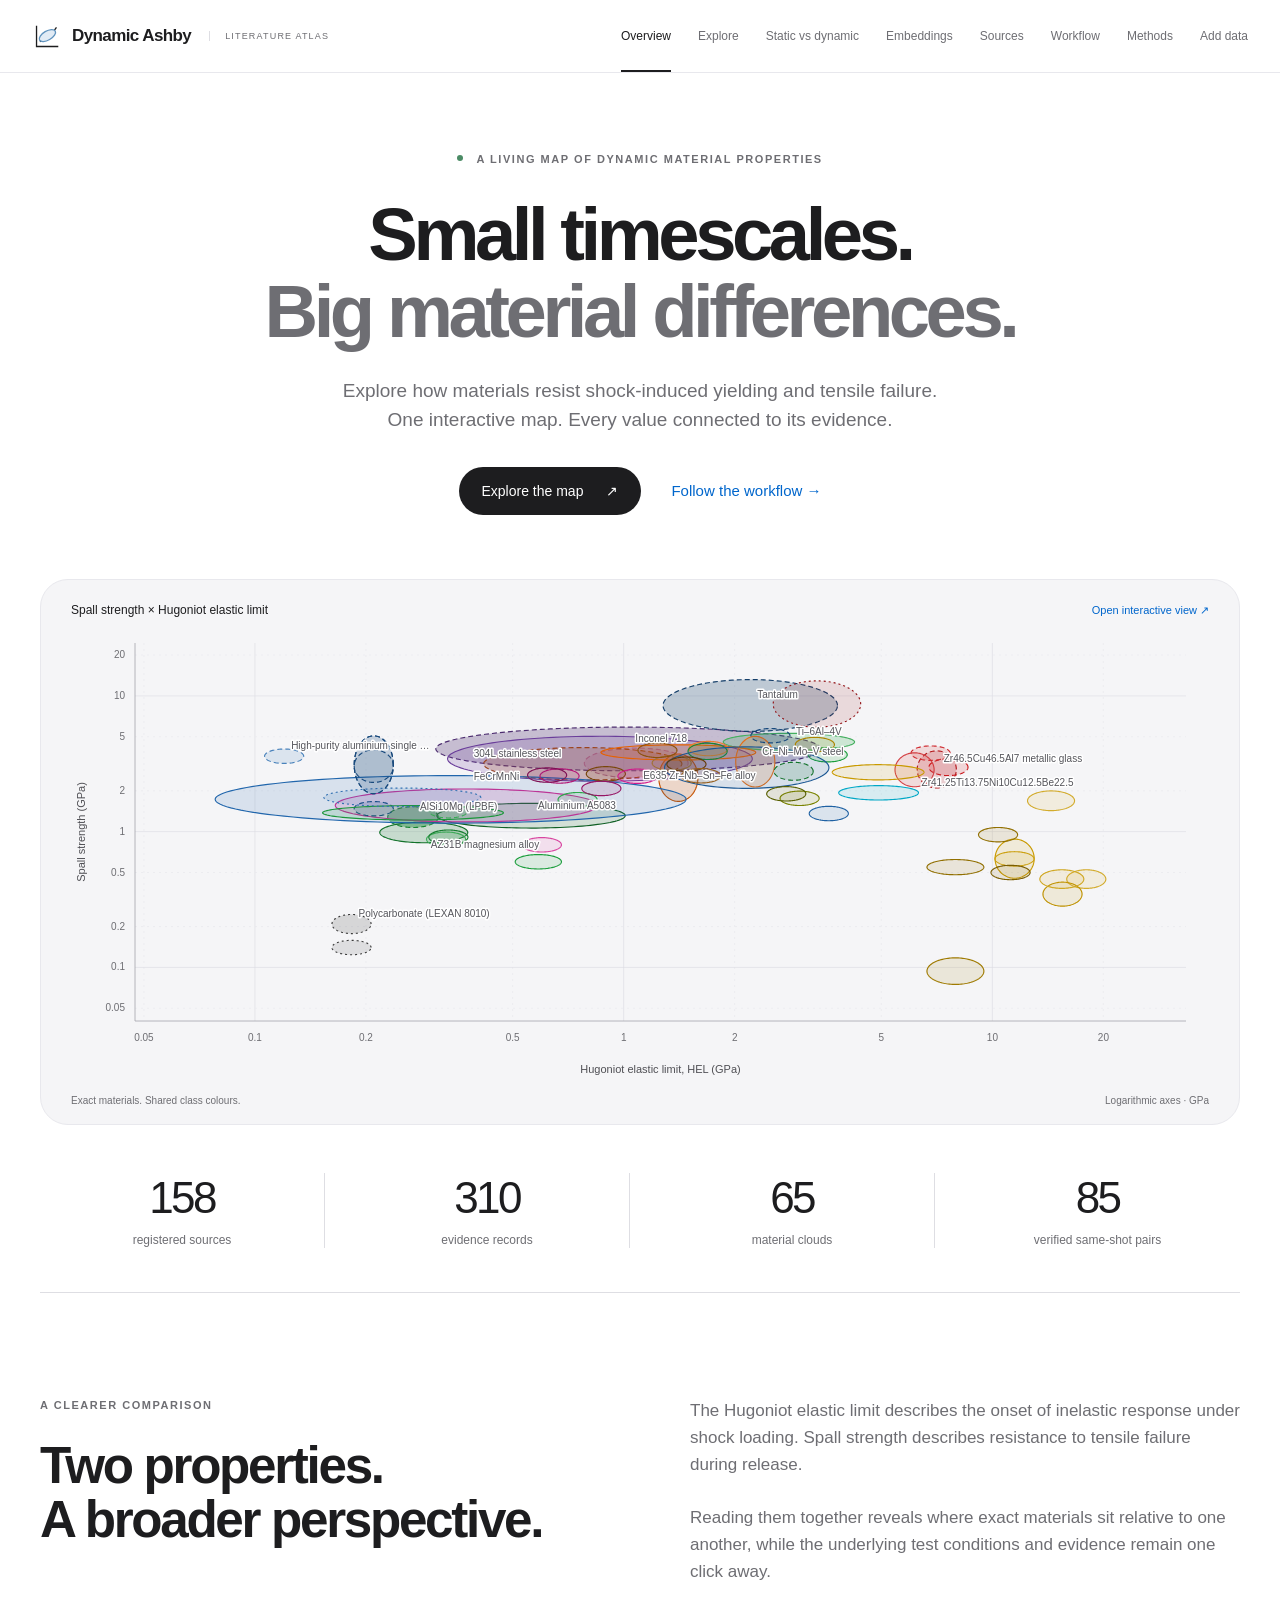
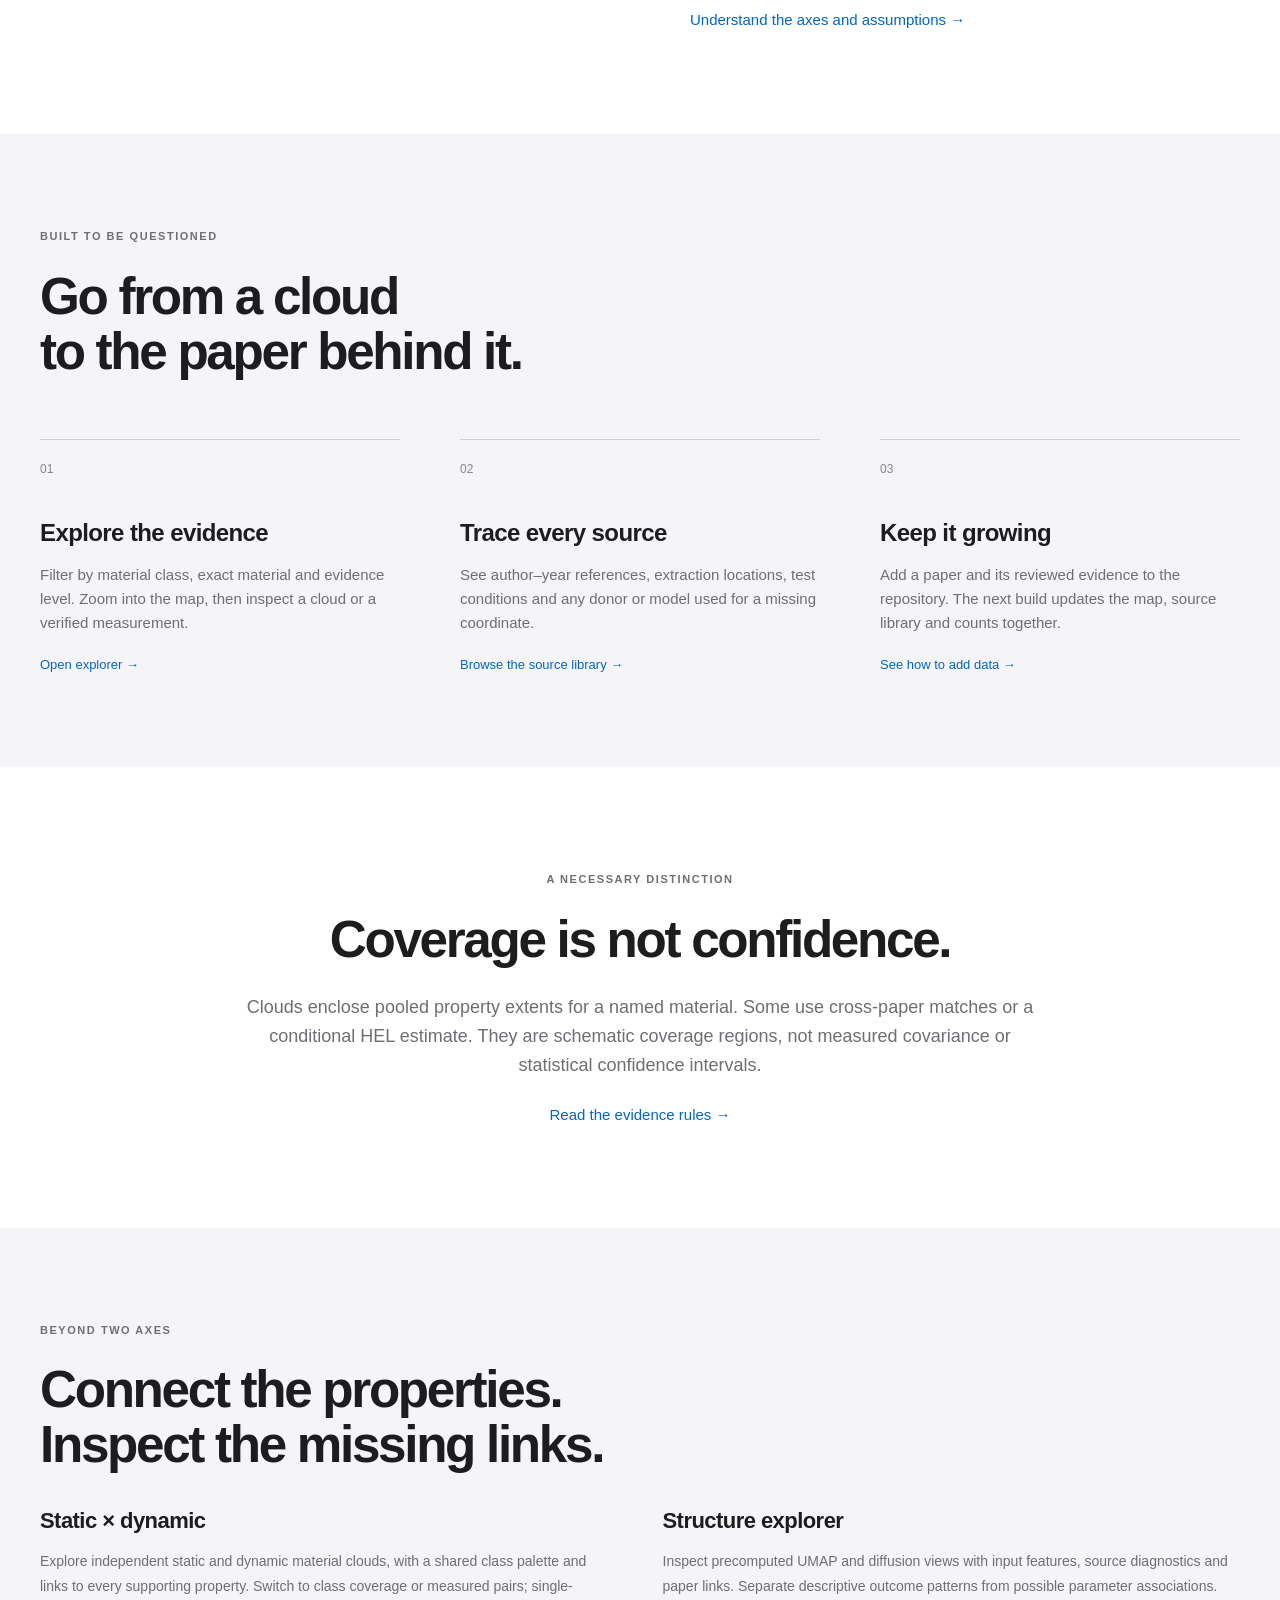
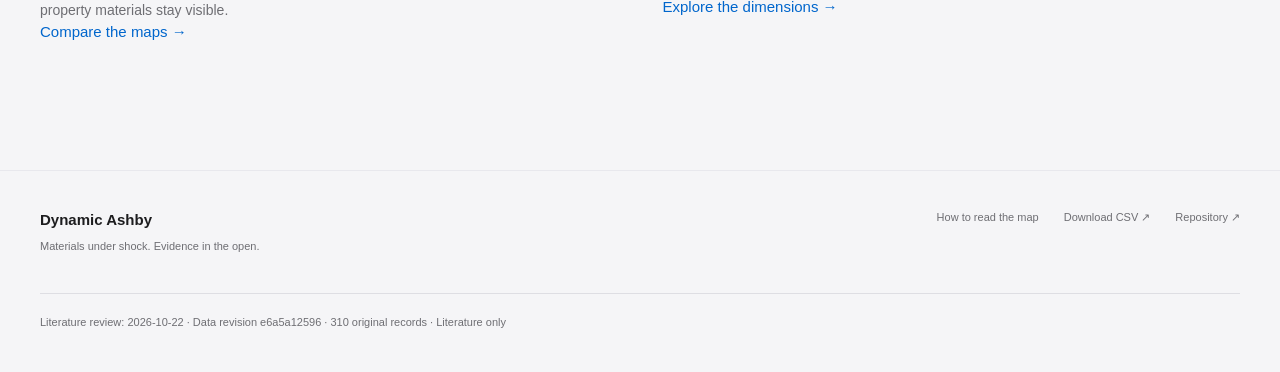
==== commit dc071aee: "Update literature atlas from c54c8d72b1817d7675e9e070b2c7ec6248abf5a5" ====
--- a/index.html
+++ b/index.html
@@ -43,7 +43,7 @@
   <div class="feature-grid"><article><span class="feature-number">01</span><h3>Explore the evidence</h3><p>Filter by material class, exact material and evidence level. Zoom into the map, then inspect a cloud or a verified measurement.</p><a href="explore.html">Open explorer →</a></article><article><span class="feature-number">02</span><h3>Trace every source</h3><p>See author–year references, extraction locations, test conditions and any donor or model used for a missing coordinate.</p><a href="sources.html">Browse the source library →</a></article><article><span class="feature-number">03</span><h3>Keep it growing</h3><p>Add a paper and its reviewed evidence to the repository. The next build updates the map, source library and counts together.</p><a href="contribute.html">See how to add data →</a></article></div>
 </div></section>
 <section class="editorial-section page-width evidence-note"><p class="eyebrow">A necessary distinction</p><h2>Coverage is not confidence.</h2><p>Clouds enclose pooled property extents for a named material. Some use cross-paper matches or a conditional HEL estimate. They are schematic coverage regions, not measured covariance or statistical confidence intervals.</p><a class="text-link" href="methods.html">Read the evidence rules →</a></section>
-<section class="feature-section"><div class="page-width"><p class="eyebrow">Beyond two axes</p><h2>Connect the properties.<br>Inspect the missing links.</h2><div class="analysis-discussion"><article><h3>Static × dynamic</h3><p>See which reviewed yield and toughness values can form a classical map, then compare that coverage with measured HEL and spall. Missing material-state matches remain visible.</p><a class="text-link" href="static-dynamic.html">Compare the maps →</a></article><article><h3>Structure explorer</h3><p>Inspect precomputed UMAP and diffusion views with input features, source diagnostics and paper links. Separate descriptive outcome patterns from possible parameter associations.</p><a class="text-link" href="embeddings.html">Explore the dimensions →</a></article></div></div></section>
+<section class="feature-section"><div class="page-width"><p class="eyebrow">Beyond two axes</p><h2>Connect the properties.<br>Inspect the missing links.</h2><div class="analysis-discussion"><article><h3>Static × dynamic</h3><p>Explore independent static and dynamic material clouds, with a shared class palette and links to every supporting property. Switch to class coverage or measured pairs; single-property materials stay visible.</p><a class="text-link" href="static-dynamic.html">Compare the maps →</a></article><article><h3>Structure explorer</h3><p>Inspect precomputed UMAP and diffusion views with input features, source diagnostics and paper links. Separate descriptive outcome patterns from possible parameter associations.</p><a class="text-link" href="embeddings.html">Explore the dimensions →</a></article></div></div></section>
 </main>
   <footer class="site-footer">
     <div><a class="footer-brand" href="index.html">Dynamic Ashby</a><p>Materials under shock. Evidence in the open.</p></div>
--- a/assets/styles.css
+++ b/assets/styles.css
@@ -19,3 +19,5 @@
 @media(max-width:600px){.site-header nav.open{display:flex;flex-direction:column;gap:0;padding:10px 24px 23px}.site-header nav a{font-size:16px;line-height:44px}.analysis-metrics{grid-template-columns:repeat(2,minmax(0,1fr));gap:25px 20px;padding-bottom:30px}.analysis-metrics>div:nth-child(2){border:0}.analysis-metrics strong{font-size:33px}.analysis-metrics span{font-size:10px}.analysis-section{padding-block:36px}.analysis-section h2{font-size:29px}.analysis-section-heading{flex-direction:column;gap:20px;margin-bottom:25px}.analysis-section-heading>.text-link{max-width:none}.analysis-lead{font-size:14px}.analysis-card{padding:20px 13px;border-radius:16px}.analysis-card h3{font-size:20px}.analysis-card .eyebrow{font-size:8px}.analysis-count{font-size:9px;max-width:90px}.analysis-card-heading h2{font-size:23px}.analysis-empty-title{font-size:12px}.analysis-empty-text{font-size:9px}.analysis-caption{font-size:10px!important}.analysis-filters{padding:12px}.analysis-filters .search-field input{font-size:12px}.analysis-filters>label:not(.search-field){font-size:10px}.analysis-filters select{font-size:11px}.analysis-filters>.quiet-button{font-size:11px}.analysis-explorer .analysis-filters>label:first-child{flex-basis:100%}.analysis-explorer .analysis-filters>label:first-child select{font-size:10px;max-width:290px}.evidence-callout{padding:18px;font-size:12px;margin-bottom:23px}.evidence-callout strong{font-size:13px}.evidence-callout ul{font-size:11px}.analysis-selection{padding:20px;border-radius:14px}.analysis-selection-heading{flex-direction:column;align-items:start;gap:15px}.analysis-selection-heading>a{max-width:none}.analysis-selection-heading h3{font-size:22px}.analysis-detail-grid{gap:18px}.analysis-detail-grid dt{font-size:9px}.analysis-detail-grid dd{font-size:11px}.analysis-records>summary{font-size:12px;line-height:1.7}.analysis-record-list{grid-template-columns:1fr;max-height:350px}.analysis-record{padding:15px 5px}.analysis-record strong{font-size:11px}.analysis-record small{font-size:10px}.analysis-discussion,.analysis-methods{grid-template-columns:1fr;gap:25px;margin-top:28px}.analysis-discussion h3,.analysis-methods h3{font-size:21px}.analysis-discussion p,.analysis-methods p{font-size:13px}.analysis-table{font-size:10px;min-width:570px}.analysis-table th,.analysis-table td{padding:11px 10px}.analysis-table caption{font-size:10px}.embedding-side{display:block;padding:23px 20px}.embedding-side h3{margin-bottom:20px}.diagnostic-list dt,.diagnostic-list dd{font-size:11px}.analysis-export{gap:15px;font-size:10px;flex-wrap:wrap;flex-direction:row}.analysis-export .quiet-button{font-size:10px}.analysis-legend-item{font-size:10px}.embedding-reading{gap:28px}.analysis-references{font-size:11px;gap:15px}.analysis-explorer{padding-top:0}}
 
 .analysis-associations{margin-top:36px;padding-top:30px;border-top:1px solid var(--line)}.analysis-associations>h3{font-size:26px;line-height:1.2;margin-bottom:20px}.analysis-associations .analysis-lead{margin-bottom:24px}.analysis-source{margin-top:15px!important;font-size:12px!important}
+.comparison-controls{display:flex;align-items:center;flex-wrap:wrap;gap:18px;margin-bottom:22px}.comparison-controls>.quiet-button{margin-left:auto;font-size:12px}.comparison-controls .checkbox{font-size:12px}.comparison-controls .segmented button{font-size:12px;padding:11px 17px}.analysis-cloud{cursor:pointer;outline:none}.analysis-cloud:hover{stroke-width:2;fill-opacity:.36}.analysis-cloud:focus-visible{outline:none;stroke:#1d1d1f;stroke-width:3}.analysis-cloud-label{pointer-events:none;paint-order:stroke;stroke:var(--ground);stroke-width:3px;stroke-linejoin:round;fill:#4f4f54;font-weight:500}.cloud-geometry-note{margin-top:18px}.cloud-method-label{color:var(--secondary);font-size:12px;line-height:1.7;margin:14px 0 0}.cloud-source-section{margin-top:23px;padding-top:20px;border-top:1px solid var(--line)}.cloud-source-section h4{font-size:13px;line-height:1.5;font-weight:500;margin:0 0 13px}.cloud-paper-links{display:flex;flex-wrap:wrap;gap:10px 21px;font-size:12px;line-height:1.7}.cloud-support-grid{display:grid;grid-template-columns:repeat(2,minmax(0,1fr));gap:25px;margin-top:25px}.cloud-support{min-width:0}.cloud-support>summary{font-size:13px;line-height:1.6;font-weight:500;cursor:pointer;padding:13px 0;border-top:1px solid var(--line)}.cloud-support>ul{list-style:none;padding:0;margin:0;max-height:340px;overflow-y:auto}.cloud-support li{padding:14px 12px 14px 0;border-top:1px solid #eeeef1;display:flex;flex-direction:column;align-items:flex-start;gap:6px;overflow-wrap:anywhere}.cloud-support li strong{font-size:12px;line-height:1.5;font-weight:500}.cloud-support li span,.cloud-support li a{font-size:11px;line-height:1.65}.cloud-support li span,.cloud-support li small{color:var(--secondary)}.cloud-support li small{font-size:10px;line-height:1.7}.cloud-coverage-summary{padding:17px 21px;background:var(--ground);border-radius:12px;margin-bottom:25px}.cloud-coverage-summary p{font-size:12px;color:var(--secondary);line-height:1.8;margin:0}.cloud-coverage-summary strong{color:var(--ink);font-weight:500}.cloud-missing-list{display:grid;grid-template-columns:repeat(2,minmax(0,1fr));gap:0 25px;max-height:430px;overflow-y:auto}.cloud-missing-list>article{padding:20px 8px;border-top:1px solid var(--line);display:flex;gap:13px;align-items:flex-start;min-width:0}.cloud-missing-list h4{font-size:13px;font-weight:500;line-height:1.5;margin:0 0 7px}.cloud-missing-list p{font-size:11px;color:var(--secondary);line-height:1.7;margin-bottom:10px}.cloud-missing-list>article>.swatch{margin-top:5px;flex:none}.cloud-missing-list .cloud-paper-links{font-size:10px;gap:7px 15px}
+@media(max-width:600px){.comparison-controls{gap:14px;margin-bottom:17px}.comparison-controls .segmented{width:100%;display:flex}.comparison-controls .segmented button{font-size:10px;padding:10px 11px;flex:1}.comparison-controls .checkbox,.comparison-controls>.quiet-button{font-size:11px}.cloud-support-grid{grid-template-columns:1fr;gap:16px}.cloud-paper-links{font-size:11px;gap:9px 17px}.cloud-support>summary{font-size:12px}.cloud-method-label{font-size:11px}.cloud-missing-list{grid-template-columns:1fr;max-height:350px}.cloud-coverage-summary{padding:15px 17px}.cloud-coverage-summary p{font-size:11px}.cloud-source-section h4{font-size:12px}}
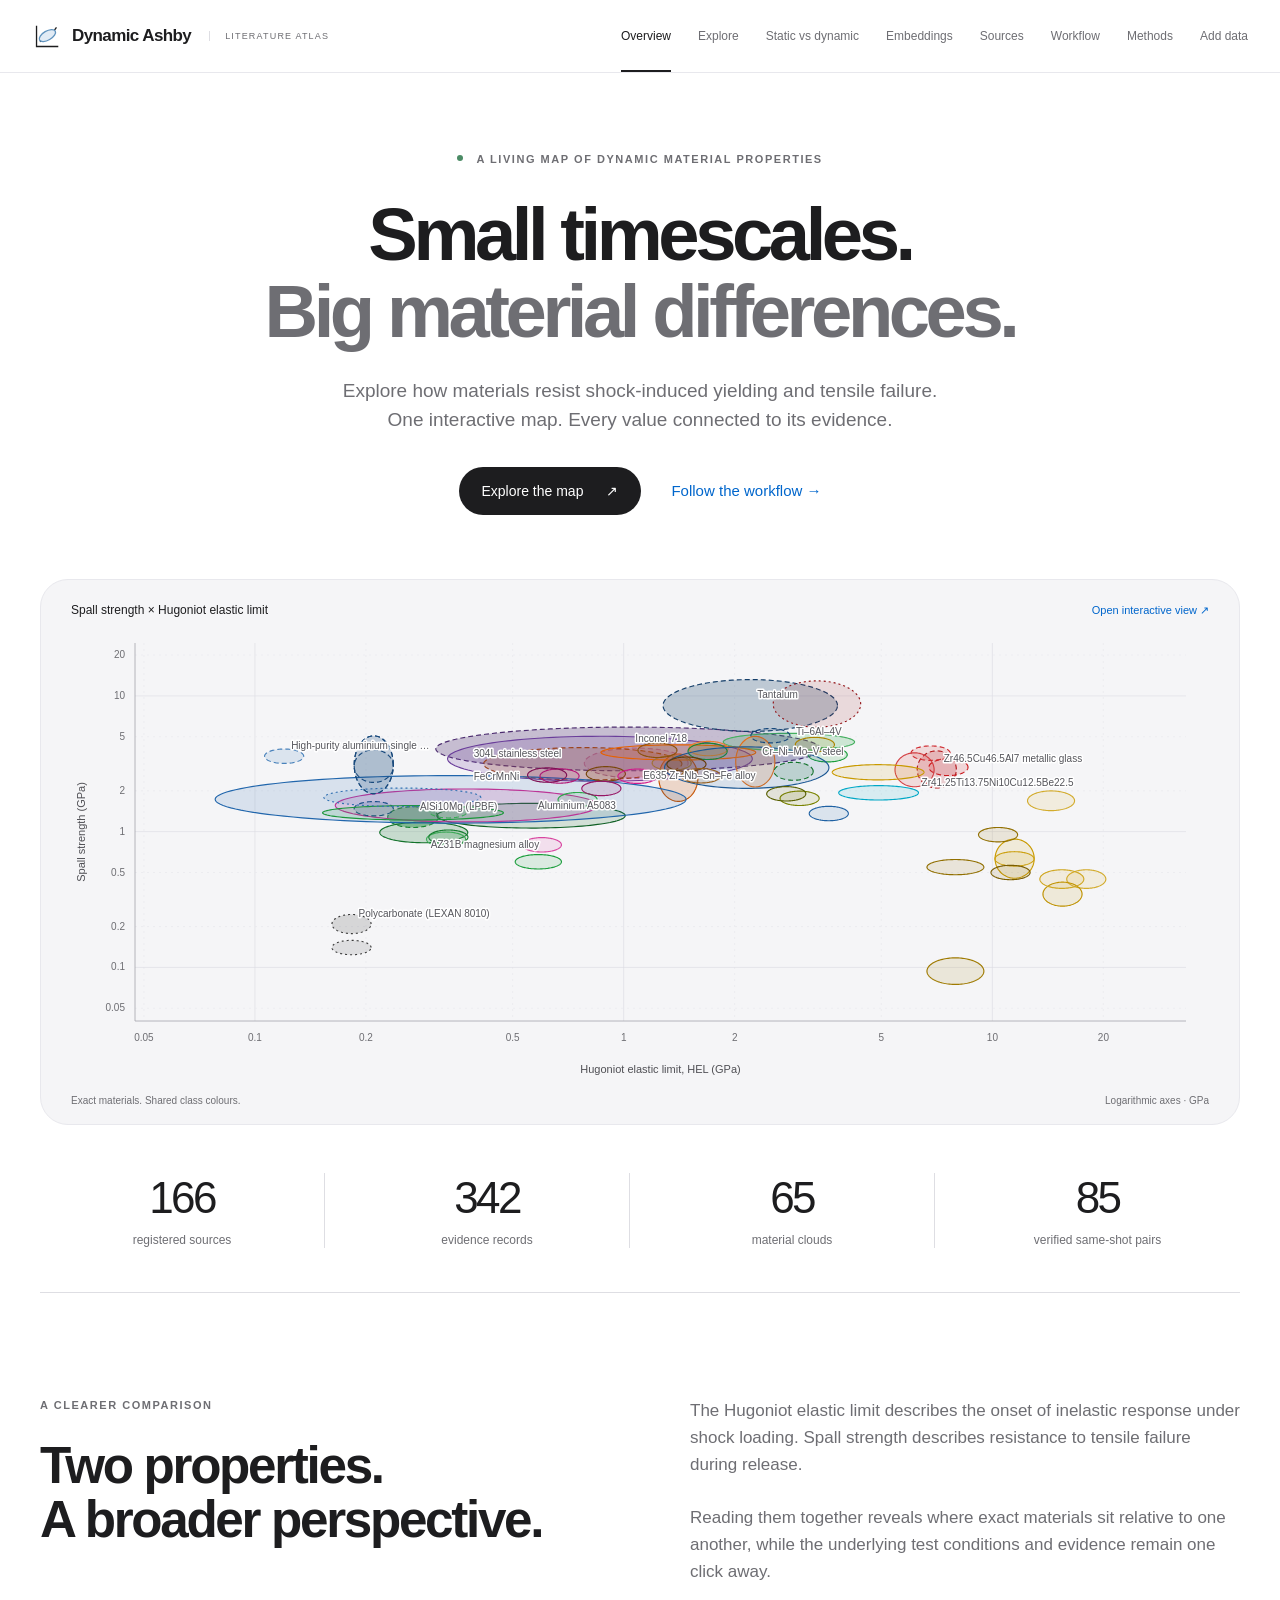
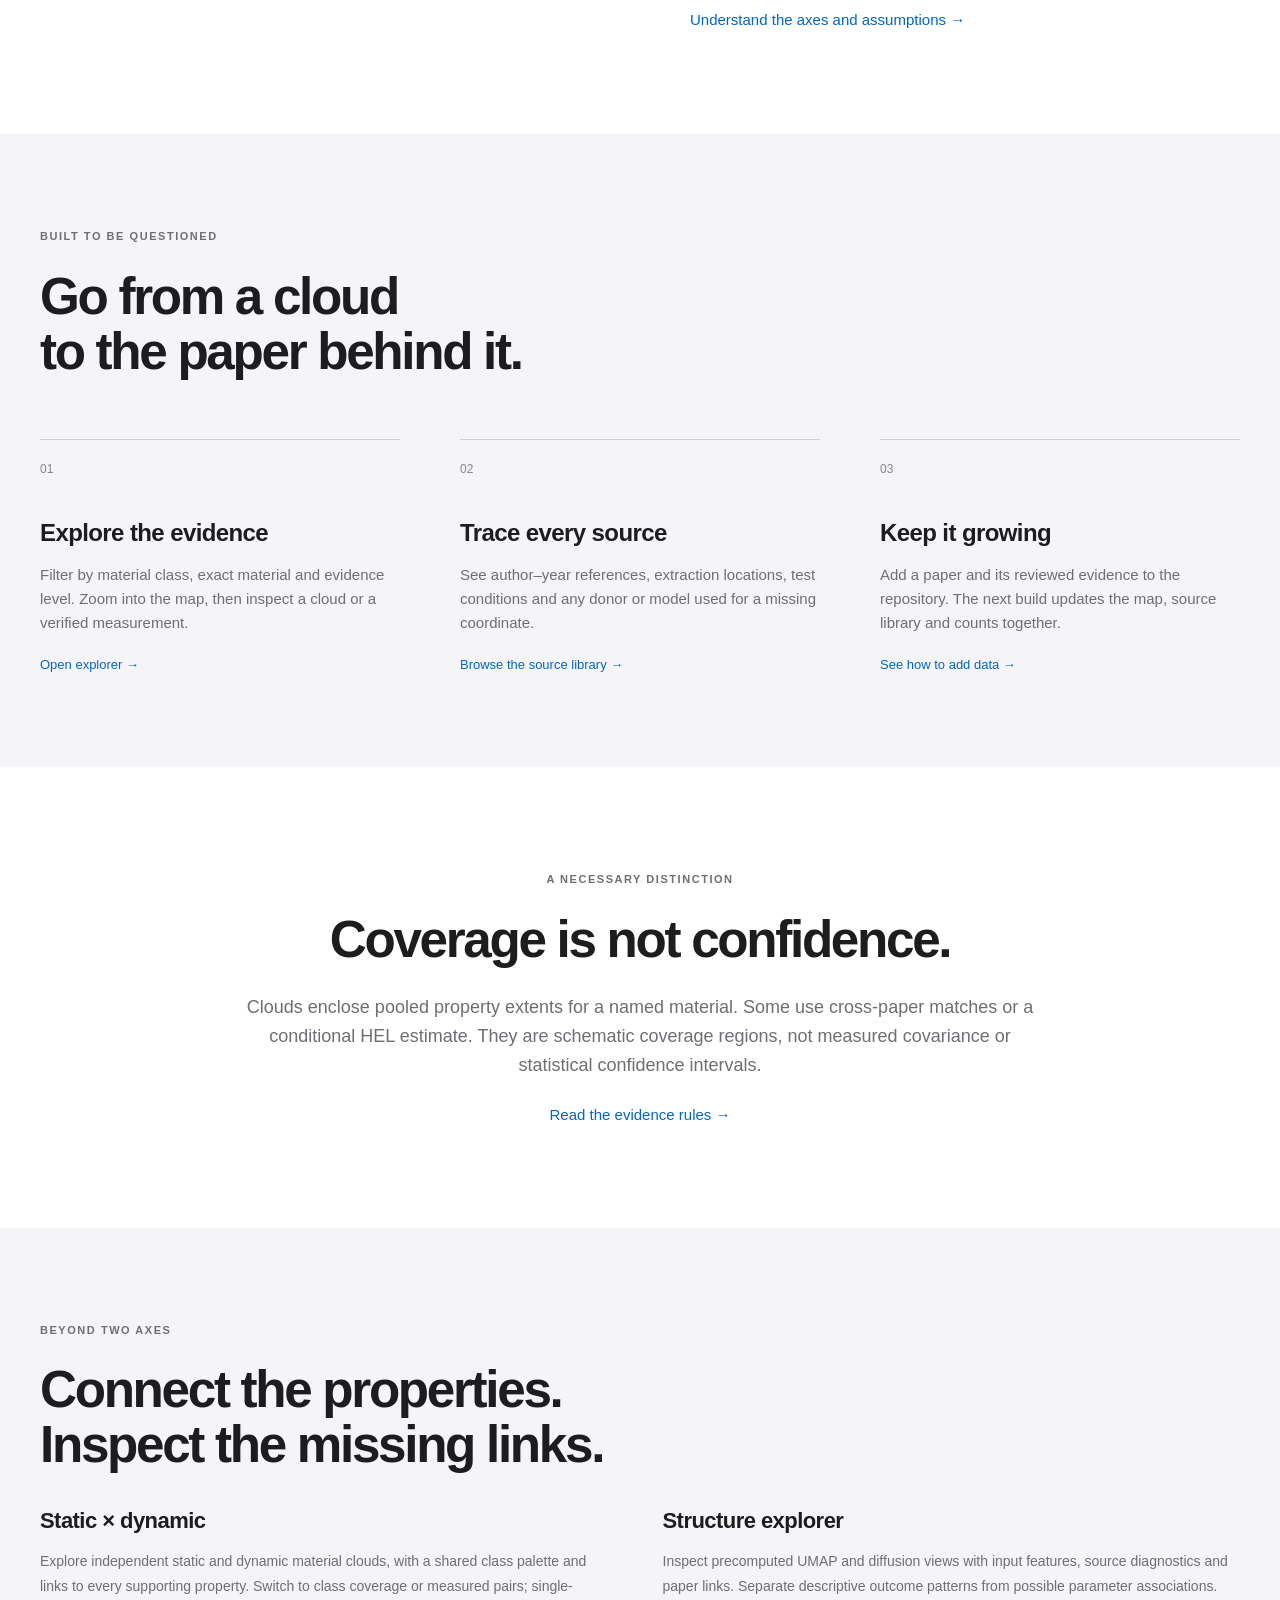
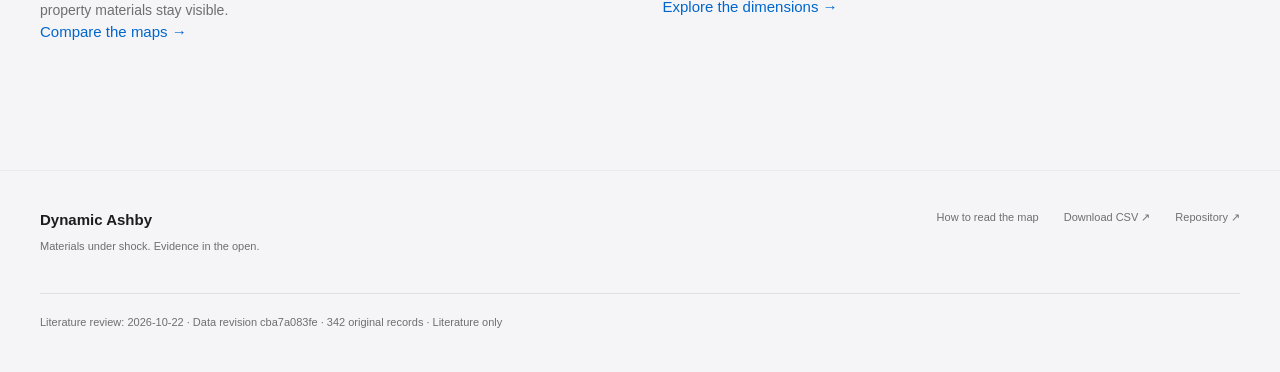
==== commit 552b86d4: "Update literature atlas from efdccc113036c4abe3c7d894ffe1b625fb976280" ====
--- a/index.html
+++ b/index.html
@@ -10,6 +10,7 @@
   <link rel="stylesheet" href="assets/styles.css">
   <script type="module" src="assets/app.js"></script>
   <script type="module" src="assets/analysis.js"></script>
+  <script type="module" src="assets/rankings.js"></script>
 </head>
 <body data-page="index">
   <a class="skip" href="#main">Skip to content</a>
--- a/assets/styles.css
+++ b/assets/styles.css
@@ -21,3 +21,12 @@
 .analysis-associations{margin-top:36px;padding-top:30px;border-top:1px solid var(--line)}.analysis-associations>h3{font-size:26px;line-height:1.2;margin-bottom:20px}.analysis-associations .analysis-lead{margin-bottom:24px}.analysis-source{margin-top:15px!important;font-size:12px!important}
 .comparison-controls{display:flex;align-items:center;flex-wrap:wrap;gap:18px;margin-bottom:22px}.comparison-controls>.quiet-button{margin-left:auto;font-size:12px}.comparison-controls .checkbox{font-size:12px}.comparison-controls .segmented button{font-size:12px;padding:11px 17px}.analysis-cloud{cursor:pointer;outline:none}.analysis-cloud:hover{stroke-width:2;fill-opacity:.36}.analysis-cloud:focus-visible{outline:none;stroke:#1d1d1f;stroke-width:3}.analysis-cloud-label{pointer-events:none;paint-order:stroke;stroke:var(--ground);stroke-width:3px;stroke-linejoin:round;fill:#4f4f54;font-weight:500}.cloud-geometry-note{margin-top:18px}.cloud-method-label{color:var(--secondary);font-size:12px;line-height:1.7;margin:14px 0 0}.cloud-source-section{margin-top:23px;padding-top:20px;border-top:1px solid var(--line)}.cloud-source-section h4{font-size:13px;line-height:1.5;font-weight:500;margin:0 0 13px}.cloud-paper-links{display:flex;flex-wrap:wrap;gap:10px 21px;font-size:12px;line-height:1.7}.cloud-support-grid{display:grid;grid-template-columns:repeat(2,minmax(0,1fr));gap:25px;margin-top:25px}.cloud-support{min-width:0}.cloud-support>summary{font-size:13px;line-height:1.6;font-weight:500;cursor:pointer;padding:13px 0;border-top:1px solid var(--line)}.cloud-support>ul{list-style:none;padding:0;margin:0;max-height:340px;overflow-y:auto}.cloud-support li{padding:14px 12px 14px 0;border-top:1px solid #eeeef1;display:flex;flex-direction:column;align-items:flex-start;gap:6px;overflow-wrap:anywhere}.cloud-support li strong{font-size:12px;line-height:1.5;font-weight:500}.cloud-support li span,.cloud-support li a{font-size:11px;line-height:1.65}.cloud-support li span,.cloud-support li small{color:var(--secondary)}.cloud-support li small{font-size:10px;line-height:1.7}.cloud-coverage-summary{padding:17px 21px;background:var(--ground);border-radius:12px;margin-bottom:25px}.cloud-coverage-summary p{font-size:12px;color:var(--secondary);line-height:1.8;margin:0}.cloud-coverage-summary strong{color:var(--ink);font-weight:500}.cloud-missing-list{display:grid;grid-template-columns:repeat(2,minmax(0,1fr));gap:0 25px;max-height:430px;overflow-y:auto}.cloud-missing-list>article{padding:20px 8px;border-top:1px solid var(--line);display:flex;gap:13px;align-items:flex-start;min-width:0}.cloud-missing-list h4{font-size:13px;font-weight:500;line-height:1.5;margin:0 0 7px}.cloud-missing-list p{font-size:11px;color:var(--secondary);line-height:1.7;margin-bottom:10px}.cloud-missing-list>article>.swatch{margin-top:5px;flex:none}.cloud-missing-list .cloud-paper-links{font-size:10px;gap:7px 15px}
 @media(max-width:600px){.comparison-controls{gap:14px;margin-bottom:17px}.comparison-controls .segmented{width:100%;display:flex}.comparison-controls .segmented button{font-size:10px;padding:10px 11px;flex:1}.comparison-controls .checkbox,.comparison-controls>.quiet-button{font-size:11px}.cloud-support-grid{grid-template-columns:1fr;gap:16px}.cloud-paper-links{font-size:11px;gap:9px 17px}.cloud-support>summary{font-size:12px}.cloud-method-label{font-size:11px}.cloud-missing-list{grid-template-columns:1fr;max-height:350px}.cloud-coverage-summary{padding:15px 17px}.cloud-coverage-summary p{font-size:11px}.cloud-source-section h4{font-size:12px}}
+
+/* Class-ranking exploration; separate from the property-map renderer. */
+.ranking-section{scroll-margin-top:90px}.ranking-controls{display:flex;align-items:flex-end;gap:28px;flex-wrap:wrap;margin-bottom:25px}.ranking-controls>label{display:flex;flex-direction:column;gap:10px;font-size:11px;color:var(--secondary);flex:1;min-width:240px;max-width:470px}.ranking-controls select{width:100%;font-size:13px;padding-block:13px}.ranking-weights{border:0;padding:0;margin:0;min-width:0}.ranking-weights legend{padding:0;margin-bottom:10px;font-size:11px;color:var(--secondary)}.ranking-weights .segmented button{font-size:12px;min-width:54px;padding:12px 15px}.ranking-overview{display:grid;grid-template-columns:1fr 1.3fr;gap:30px;align-items:start;padding:0 0 28px}.ranking-kicker{display:block;font-size:10px;color:var(--secondary);margin-bottom:9px}.ranking-overview strong{font-size:18px;font-weight:500;letter-spacing:-.025em;line-height:1.5}.ranking-overview>p{font-size:12px;color:var(--secondary);line-height:1.7;margin:0}.ranking-main-grid{display:grid;grid-template-columns:minmax(0,1.28fr) minmax(0,.9fr);gap:22px}.ranking-chart-card .analysis-card-heading{margin-bottom:18px}.ranking-slope-chart{min-height:330px}.ranking-slope-chart svg{width:100%;height:auto;overflow:visible}.ranking-chart-grid{stroke:#dcdce2;stroke-width:1;stroke-dasharray:3 5}.ranking-chart-axis{fill:#6e6e73;font-size:11px}.ranking-chart-line{fill:none;stroke-width:2;opacity:.65}.ranking-chart-label{font-size:10px;fill:var(--ink);font-weight:500}.ranking-chart-dot{stroke:white;stroke-width:1.5}.ranking-chart-range{stroke-width:7;stroke-linecap:round;opacity:.18}.ranking-chart-class{cursor:pointer;outline:none}.ranking-chart-class:hover .ranking-chart-line,.ranking-chart-class:focus-visible .ranking-chart-line,.ranking-chart-class[aria-pressed=true] .ranking-chart-line{stroke-width:3.5;opacity:1}.ranking-chart-class:focus-visible .ranking-chart-dot{stroke:var(--ink);stroke-width:3}.ranking-chart-class.is-muted{opacity:.22}.ranking-chart-rank{font-size:9px;fill:white;font-weight:600;pointer-events:none}.ranking-chart-empty{fill:var(--secondary);font-size:13px}.ranking-chart-missing{font-size:10px;fill:var(--secondary)}.ranking-classes-card>h3{line-height:1.2;margin-bottom:14px}.ranking-class-list{margin-top:20px;max-height:555px;overflow:auto;scrollbar-width:thin}.ranking-class-button{display:block;text-align:left;width:100%;padding:17px 12px;background:transparent;border-top:1px solid var(--line);border-radius:0;min-width:0}.ranking-class-button:hover,.ranking-class-button[aria-pressed=true]{background:white;border-radius:10px}.ranking-class-name{display:flex;gap:9px;align-items:center;font-size:13px;font-weight:500;line-height:1.45;overflow-wrap:anywhere}.ranking-class-name .swatch{width:8px;height:8px}.ranking-class-ranks{display:grid;grid-template-columns:1fr 1fr;gap:13px;margin-top:12px;padding-left:17px}.ranking-class-ranks>span{font-size:11px;line-height:1.6;color:var(--secondary)}.ranking-class-ranks strong{display:block;font-size:15px;font-weight:500;color:var(--ink)}.ranking-class-ranks small{display:block;font-size:10px;margin-top:3px;line-height:1.5}.ranking-selection>p+.ranking-evidence-grid{margin-top:22px}.ranking-selection .analysis-selection-heading{align-items:start}.ranking-selection .analysis-selection-heading h3{display:flex;gap:10px;align-items:center}.ranking-selection .analysis-selection-heading h3 .swatch{width:9px;height:9px}.ranking-evidence-grid{display:grid;grid-template-columns:1fr 1fr;gap:28px;margin-top:23px}.ranking-evidence-panel{min-width:0}.ranking-evidence-panel h4{font-size:14px;font-weight:500;margin:0 0 14px;line-height:1.5}.ranking-evidence-panel .diagnostic-list{margin-bottom:18px}.ranking-paper-list{display:flex;flex-direction:column;gap:10px;max-height:240px;overflow:auto;scrollbar-width:thin}.ranking-paper-list a{font-size:12px;line-height:1.6;overflow-wrap:anywhere}.ranking-evidence-note{font-size:11px;color:var(--secondary);line-height:1.7;margin:15px 0 0}.ranking-secondary-grid{display:grid;grid-template-columns:minmax(0,1.2fr) minmax(0,.8fr);gap:22px;margin-top:28px}.ranking-matrix-card .analysis-card-heading{margin-bottom:19px;align-items:center}.ranking-matrix-card .segmented button{font-size:10px;padding:9px 13px}.ranking-matrix-card>.analysis-caption{margin-bottom:20px}.ranking-matrix-wrap{width:100%;max-width:100%;overflow:auto;scrollbar-width:thin}.ranking-matrix{border-collapse:separate;border-spacing:3px;width:100%;font-size:10px;line-height:1.5}.ranking-matrix caption{text-align:left;font-size:10px;line-height:1.7;color:var(--secondary);margin-bottom:15px}.ranking-matrix th{font-weight:500;padding:6px 4px;text-align:center;color:var(--secondary)}.ranking-matrix th[scope=row]{min-width:135px;max-width:170px;text-align:left;overflow-wrap:anywhere;padding-left:0;color:var(--ink)}.ranking-matrix th[scope=col]{min-width:43px}.ranking-matrix td{text-align:center;padding:0;min-width:43px}.ranking-matrix td>button{background:var(--cell);border-radius:7px;width:100%;min-width:43px;min-height:39px;font-size:10px;color:#1d1d1f;border:1px solid transparent;padding:8px 4px}.ranking-matrix td>button:hover,.ranking-matrix td>button[aria-pressed=true]{border-color:#777}.ranking-matrix .ranking-diagonal{color:#aaa;font-size:13px}.ranking-matrix-key{display:flex;align-items:center;justify-content:center;gap:9px;font-size:9px;color:var(--secondary);margin-top:19px}.ranking-matrix-gradient{height:7px;max-width:130px;flex:1;border-radius:5px;background:linear-gradient(90deg,#e5be98,#f5f5f7,#8ebac9)}.ranking-diagnostics-card>h3{line-height:1.2;margin-bottom:16px}.ranking-diagnostics-card>.analysis-caption{margin-bottom:22px}.ranking-diagnostic-group+.ranking-diagnostic-group{margin-top:23px;padding-top:20px;border-top:1px solid var(--line)}.ranking-diagnostic-group h4{margin:0 0 12px;font-size:13px;font-weight:500;line-height:1.5}.ranking-diagnostic-group>p{font-size:11px;color:var(--secondary);line-height:1.7;margin:12px 0 0}.ranking-diagnostic-group .diagnostic-list>div{padding-block:9px}.ranking-methods{margin-top:28px;border-top:1px solid var(--line)}.ranking-methods>summary{font-size:13px;line-height:1.6;padding:20px 0;cursor:pointer}.ranking-methods .analysis-methods{margin-top:8px;margin-bottom:24px}.ranking-methods h3{font-size:20px}.ranking-boundary-note{font-size:12px;line-height:1.8;color:var(--secondary);max-width:850px;margin:28px 0 0}.ranking-selection-pair{font-size:13px!important;color:var(--ink)!important;line-height:1.7!important;margin:0!important}.ranking-pair-summary{display:flex;gap:20px;flex-wrap:wrap;margin-top:16px}.ranking-pair-summary>span{font-size:12px;color:var(--secondary);line-height:1.7}.ranking-pair-summary strong{color:var(--ink);font-weight:500}.ranking-empty{font-size:12px;color:var(--secondary);line-height:1.8;padding:20px 0;margin:0}.ranking-error-action{font-size:12px;margin-top:12px!important}
+@media(max-width:1100px){.ranking-main-grid{grid-template-columns:minmax(0,1.15fr) minmax(0,.9fr)}.ranking-secondary-grid{grid-template-columns:1fr}.ranking-matrix-card .analysis-card-heading{flex-direction:row}.ranking-diagnostics-card #ranking-diagnostics{display:grid;grid-template-columns:1fr 1fr;gap:25px}.ranking-diagnostic-group+.ranking-diagnostic-group{margin-top:0;padding-top:0;border-top:0}.ranking-class-ranks{gap:8px;padding-left:0}.ranking-class-button{padding-inline:7px}.ranking-chart-label{font-size:9px}.ranking-overview{grid-template-columns:1fr 1fr}}
+@media(max-width:850px){.ranking-main-grid{grid-template-columns:1fr}.ranking-classes-card .ranking-class-list{display:grid;grid-template-columns:1fr 1fr;gap:0 20px;max-height:420px}.ranking-class-ranks{padding-left:17px}.ranking-chart-label{font-size:10px}.ranking-chart-card .analysis-card-heading{flex-direction:row}.ranking-slope-chart{max-width:680px;margin-inline:auto}.ranking-overview{grid-template-columns:1fr;gap:17px}}
+@media(max-width:600px){.ranking-controls{gap:20px}.ranking-controls>label{min-width:0;max-width:none;flex-basis:100%;font-size:10px}.ranking-controls select{font-size:12px}.ranking-weights{width:100%}.ranking-weights legend{font-size:10px}.ranking-weights .segmented{display:flex;width:100%}.ranking-weights .segmented button{flex:1;min-width:0;padding:11px 8px;font-size:11px}.ranking-overview{gap:14px}.ranking-overview strong{font-size:16px}.ranking-overview>p{font-size:11px}.ranking-kicker{font-size:9px}.ranking-main-grid,.ranking-secondary-grid{gap:19px}.ranking-chart-card .analysis-card-heading{flex-direction:column}.ranking-chart-card .analysis-count{text-align:left;max-width:none}.ranking-slope-chart{min-height:300px}.ranking-classes-card .ranking-class-list{grid-template-columns:1fr;max-height:390px}.ranking-class-button{padding:16px 7px}.ranking-class-name{font-size:12px}.ranking-class-ranks strong{font-size:14px}.ranking-evidence-grid{grid-template-columns:1fr;gap:25px}.ranking-evidence-panel h4{font-size:13px}.ranking-paper-list a{font-size:11px}.ranking-secondary-grid{margin-top:23px}.ranking-matrix-card .analysis-card-heading{flex-direction:column;align-items:start;gap:17px}.ranking-diagnostics-card #ranking-diagnostics{display:block}.ranking-diagnostic-group+.ranking-diagnostic-group{margin-top:23px;padding-top:20px;border-top:1px solid var(--line)}.ranking-methods>summary{font-size:12px}.ranking-boundary-note{font-size:11px}.ranking-selection-pair{font-size:12px!important}.ranking-pair-summary>span{font-size:11px}.ranking-chart-axis{font-size:10px}}
+.ranking-source+.ranking-source{border-top:1px solid var(--line);padding-top:13px;margin-top:4px}.ranking-source>p,.ranking-source details p{font-size:10px;color:var(--secondary);line-height:1.7;margin:5px 0 0;overflow-wrap:anywhere}.ranking-source details{margin-top:6px;font-size:10px;line-height:1.7;color:var(--secondary)}.ranking-source details summary{cursor:pointer}.ranking-source details ul{padding-left:16px;margin:8px 0}.ranking-source details li{margin-top:4px;overflow-wrap:anywhere}.ranking-pair-sources h4 .swatch{margin-right:6px}.ranking-matrix-code{color:var(--secondary);font-size:9px;white-space:nowrap}.ranking-limitations p+p{margin-top:14px}.ranking-model-metrics{margin-top:12px!important}
+.ranking-secondary-grid,.ranking-main-grid{align-items:start}
+.ranking-findings-section{margin-top:30px}.ranking-findings-section>.eyebrow{margin-bottom:12px}.ranking-findings-section>h3{font-size:25px;line-height:1.2}.ranking-findings{display:grid;grid-template-columns:repeat(2,minmax(0,1fr));gap:18px 28px;margin-top:20px}.ranking-findings>article{border-top:1px solid var(--line);padding-top:17px;min-width:0}.ranking-findings h4{font-size:13px;font-weight:500;line-height:1.5;margin:0 0 9px}.ranking-findings p{font-size:12px;line-height:1.75;color:var(--secondary);margin:0}.ranking-findings>.ranking-empty{grid-column:1/-1}@media(max-width:600px){.ranking-findings{grid-template-columns:1fr;gap:18px}.ranking-findings h4{font-size:12px}.ranking-findings p{font-size:11px}.ranking-findings-section>h3{font-size:22px}}
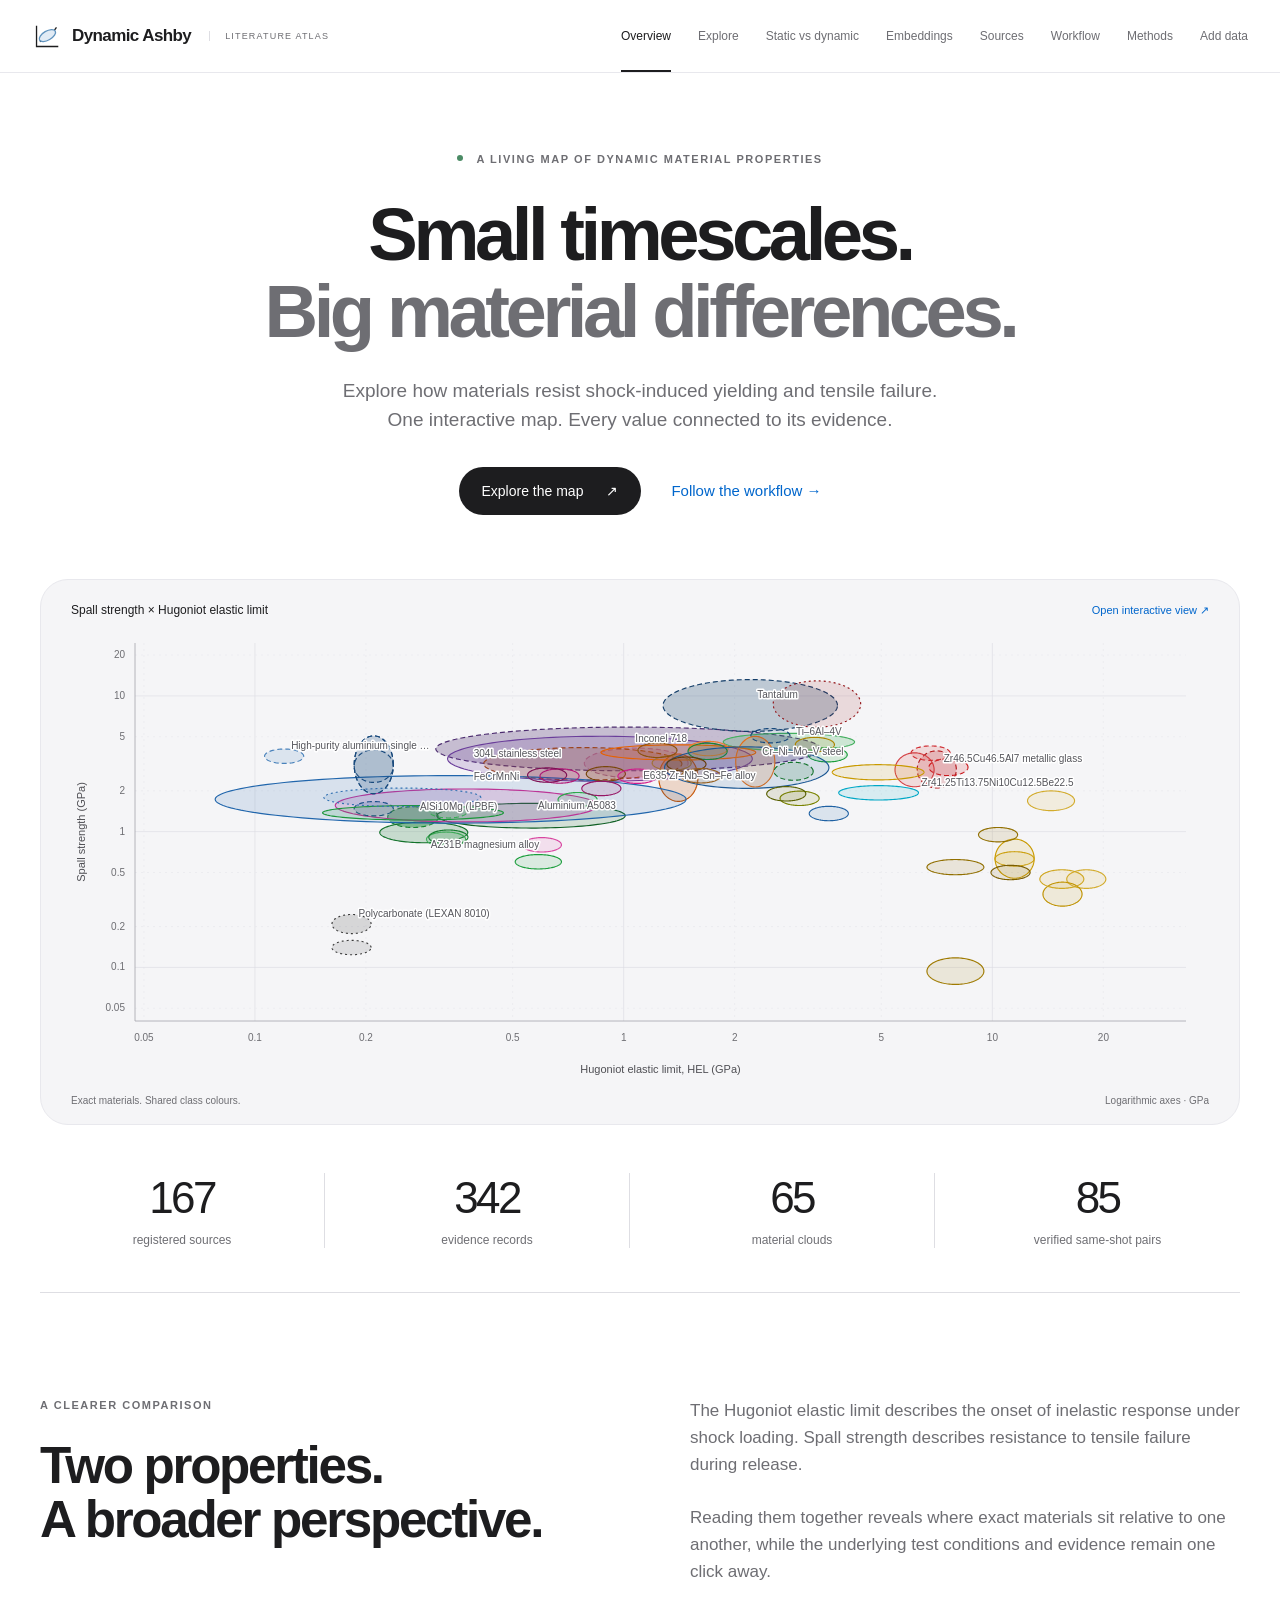
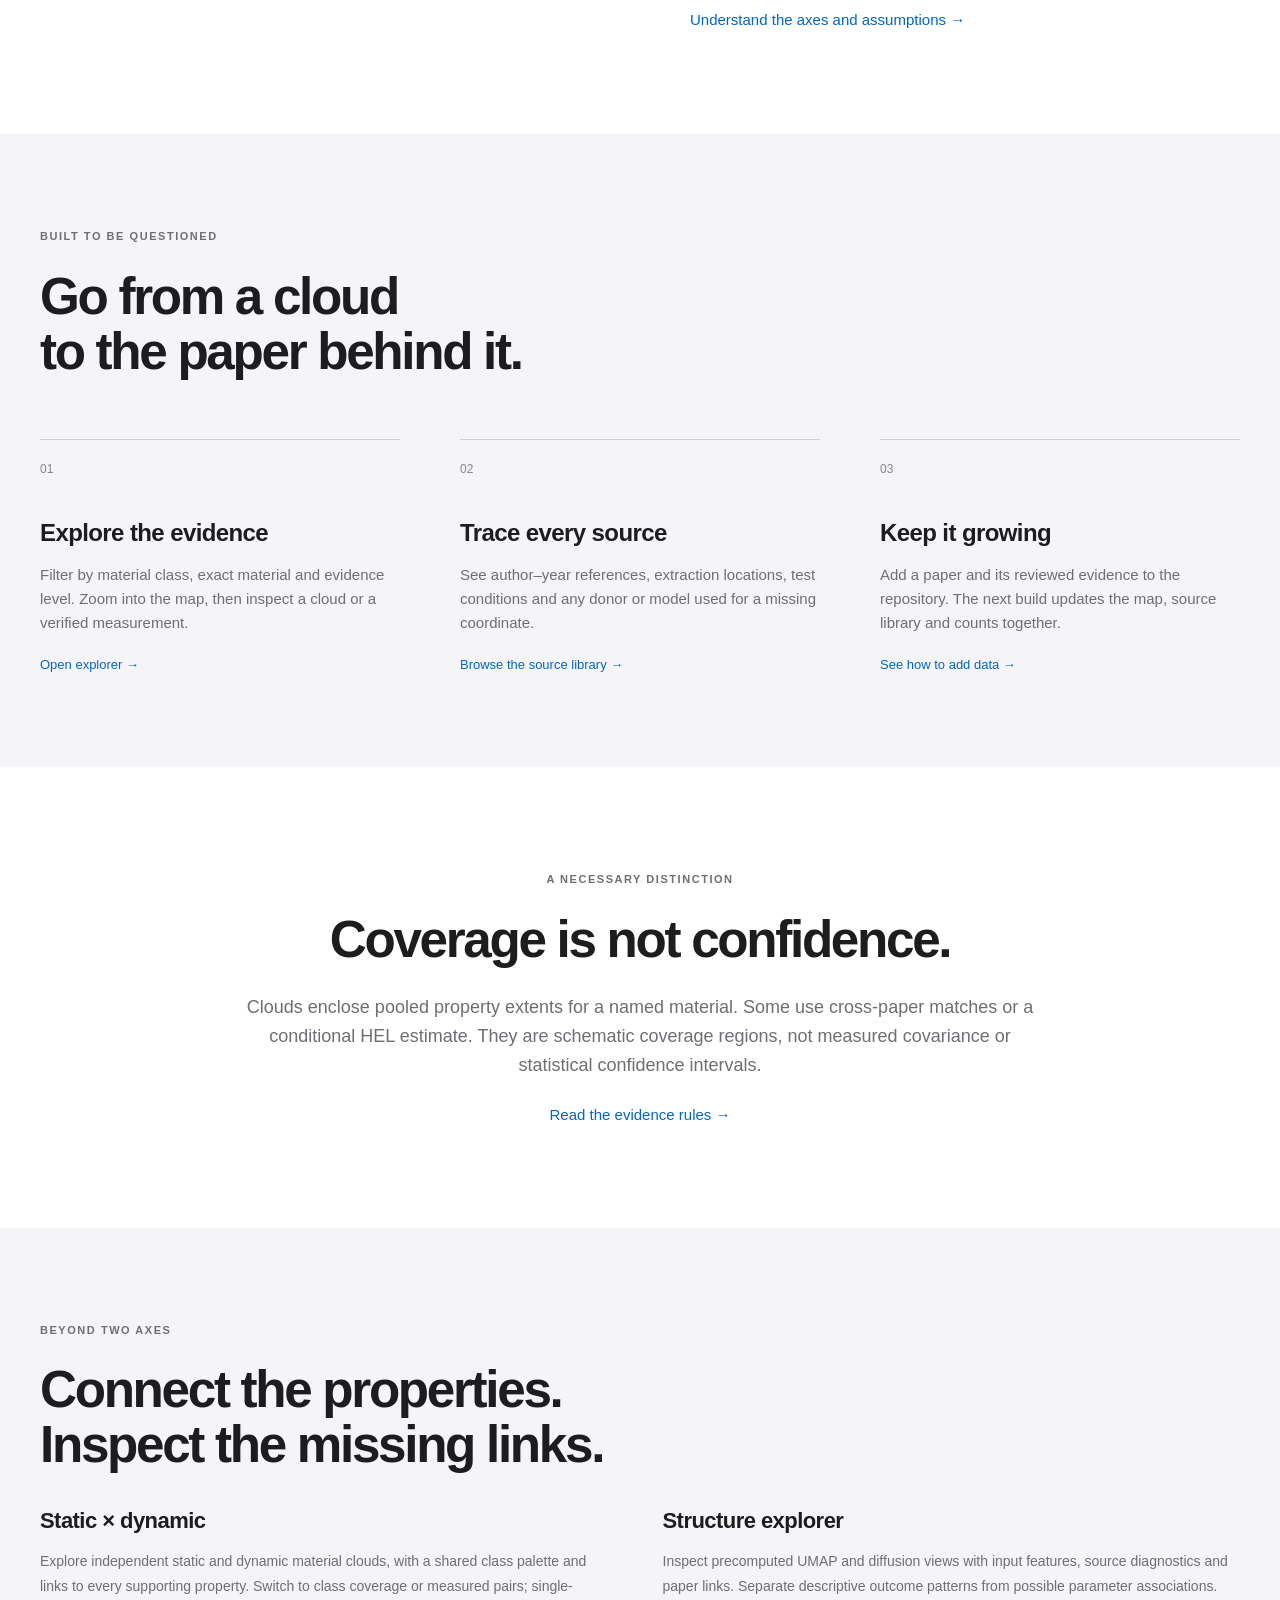
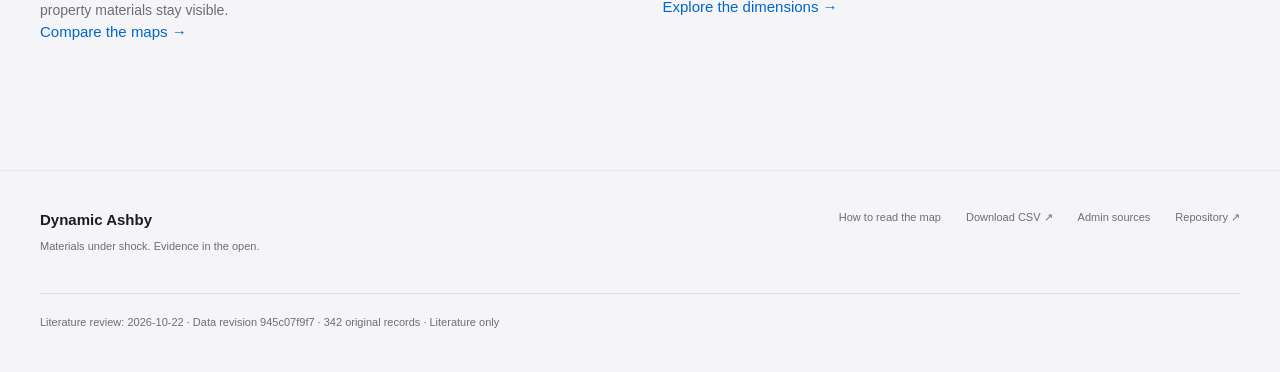
==== commit 8a85881d: "Update literature atlas from b69e2a5868030210f1c32c09766890546ed92d65" ====
--- a/index.html
+++ b/index.html
@@ -48,7 +48,7 @@
 </main>
   <footer class="site-footer">
     <div><a class="footer-brand" href="index.html">Dynamic Ashby</a><p>Materials under shock. Evidence in the open.</p></div>
-    <div class="footer-links"><a href="methods.html">How to read the map</a><a href="data/literature.csv" download>Download CSV ↗</a><a href="https://github.com/Piyushjhu/Dynamic-Ashby-Atlas" target="_blank" rel="noopener noreferrer">Repository ↗</a></div>
+    <div class="footer-links"><a href="methods.html">How to read the map</a><a href="data/literature.csv" download>Download CSV ↗</a><a href="admin.html">Admin sources</a><a href="https://github.com/Piyushjhu/Dynamic-Ashby-Atlas" target="_blank" rel="noopener noreferrer">Repository ↗</a></div>
     <p class="build-note" data-build-note>Loading the literature compilation…</p>
   </footer>
   <div id="toast" class="toast" role="status"></div>
--- a/assets/styles.css
+++ b/assets/styles.css
@@ -30,3 +30,19 @@
 .ranking-source+.ranking-source{border-top:1px solid var(--line);padding-top:13px;margin-top:4px}.ranking-source>p,.ranking-source details p{font-size:10px;color:var(--secondary);line-height:1.7;margin:5px 0 0;overflow-wrap:anywhere}.ranking-source details{margin-top:6px;font-size:10px;line-height:1.7;color:var(--secondary)}.ranking-source details summary{cursor:pointer}.ranking-source details ul{padding-left:16px;margin:8px 0}.ranking-source details li{margin-top:4px;overflow-wrap:anywhere}.ranking-pair-sources h4 .swatch{margin-right:6px}.ranking-matrix-code{color:var(--secondary);font-size:9px;white-space:nowrap}.ranking-limitations p+p{margin-top:14px}.ranking-model-metrics{margin-top:12px!important}
 .ranking-secondary-grid,.ranking-main-grid{align-items:start}
 .ranking-findings-section{margin-top:30px}.ranking-findings-section>.eyebrow{margin-bottom:12px}.ranking-findings-section>h3{font-size:25px;line-height:1.2}.ranking-findings{display:grid;grid-template-columns:repeat(2,minmax(0,1fr));gap:18px 28px;margin-top:20px}.ranking-findings>article{border-top:1px solid var(--line);padding-top:17px;min-width:0}.ranking-findings h4{font-size:13px;font-weight:500;line-height:1.5;margin:0 0 9px}.ranking-findings p{font-size:12px;line-height:1.75;color:var(--secondary);margin:0}.ranking-findings>.ranking-empty{grid-column:1/-1}@media(max-width:600px){.ranking-findings{grid-template-columns:1fr;gap:18px}.ranking-findings h4{font-size:12px}.ranking-findings p{font-size:11px}.ranking-findings-section>h3{font-size:22px}}
+
+/* Published static references remain separate from reviewed property records. */
+.comparison-context-controls{display:grid;grid-template-columns:minmax(230px,360px) minmax(0,1fr);align-items:end;gap:25px 35px;margin-bottom:25px}.comparison-context-controls>label{display:flex;flex-direction:column;gap:9px;font-size:11px;color:var(--secondary)}.comparison-context-controls select{width:100%;padding-block:13px;font-size:13px}.comparison-context-controls>.analysis-caption{margin:0;line-height:1.75;font-size:12px}.comparison-context-controls strong{font-weight:500;color:var(--ink)}.comparison-measured-label{font-size:10px;color:var(--secondary);line-height:1.6}.comparison-display-note{font-size:11px;line-height:1.7;color:var(--secondary);margin:-8px 0 20px;max-width:850px}.reference-source-list{display:grid;grid-template-columns:repeat(2,minmax(0,1fr));gap:20px 30px}.reference-source-list>article{min-width:0;overflow-wrap:anywhere}.reference-source-list a{font-size:13px;line-height:1.6}.reference-source-list p{font-size:12px;color:var(--secondary);line-height:1.7;margin:6px 0 0}.reference-source-list small{display:block;font-size:11px;line-height:1.7;color:var(--secondary);margin-top:5px}@media(max-width:850px){.comparison-context-controls{grid-template-columns:minmax(220px,.85fr) minmax(0,1fr);gap:20px}.comparison-controls{gap:13px}.comparison-measured-label{flex-basis:100%}}@media(max-width:600px){.comparison-context-controls{grid-template-columns:1fr;gap:14px;margin-bottom:23px}.comparison-context-controls>.analysis-caption{font-size:11px}.comparison-context-controls select{font-size:12px}.comparison-context-controls>label,.comparison-measured-label,.comparison-display-note{font-size:10px}.comparison-display-note{margin-top:-5px}.reference-source-list{grid-template-columns:1fr;gap:17px}.reference-source-list a{font-size:12px}.reference-source-list p{font-size:11px}}
+
+/* Evolving experimental sources, configured independently of literature evidence. */
+.connection-status-section,.connection-builder{padding-block:55px;scroll-margin-top:90px}.connection-section-heading{display:flex;justify-content:space-between;align-items:flex-end;gap:30px;margin-bottom:30px}.connection-section-heading .eyebrow{margin-bottom:15px}.connection-section-heading h2{font-size:clamp(30px,3.5vw,43px)}.connection-section-heading>p{max-width:430px;font-size:14px;color:var(--secondary);line-height:1.75;margin:0}.connection-steps{display:grid;grid-template-columns:repeat(3,minmax(0,1fr));gap:22px}.connection-steps article{padding:27px;background:var(--ground);border-radius:20px}.connection-steps article>span{color:var(--blue);font-size:12px;display:block;margin-bottom:27px}.connection-steps h3{font-size:24px;margin-bottom:14px}.connection-steps p{font-size:13px;color:var(--secondary);line-height:1.8;margin:0}.connection-builder{border-top:1px solid var(--line)}.connection-builder-grid{display:grid;grid-template-columns:minmax(0,1.35fr) minmax(280px,.85fr);align-items:start;gap:35px}.connection-form{min-width:0}.connection-form fieldset{display:grid;grid-template-columns:repeat(2,minmax(0,1fr));gap:20px;border:0;border-top:1px solid var(--line);padding:25px 0 32px;margin:0;min-width:0}.connection-form legend{float:left;width:100%;font-size:19px;font-weight:500;letter-spacing:-.025em;margin-bottom:23px;padding:0}.connection-form fieldset>legend+*{clear:both}.connection-form label,.connection-advanced label{display:flex;flex-direction:column;gap:8px;font-size:12px;color:var(--secondary);min-width:0}.connection-form input:not([type=checkbox]),.connection-form select{width:100%;min-width:0;border:1px solid #d7d7de;border-radius:10px;background:white;padding:12px 13px;color:var(--ink);font-size:13px;line-height:1.4}.connection-form input::placeholder{color:#929299}.connection-form label small{font-size:10px;line-height:1.7}.connection-full{grid-column:1/-1}.connection-form .connection-check{flex-direction:row;align-items:flex-start;gap:11px;font-size:12px;line-height:1.75;color:var(--ink)}.connection-check input{margin-top:5px;flex:none;accent-color:#0066cc}.connection-form .connection-field-note{font-size:11px;line-height:1.75;color:var(--secondary);margin:0}.connection-field-note code{overflow-wrap:anywhere}.connection-fields{display:grid;grid-template-columns:repeat(2,minmax(0,1fr));gap:19px}.connection-measurement-callout{background:#edf4fb;border-radius:12px;padding:17px 18px;margin:22px 0}.connection-measurement-callout strong{font-size:12px;font-weight:500}.connection-measurement-callout p{font-size:11px;line-height:1.8;margin:8px 0 0;color:var(--secondary)}#connection-field-map+.connection-field-note{margin:18px 0}.connection-optional{font-size:10px;color:var(--faint)}.connection-advanced{font-size:12px;border-top:1px solid var(--line);padding:20px 0 25px}.connection-advanced summary{cursor:pointer;font-weight:500}.connection-advanced label{margin-top:20px}.connection-form-message{font-size:12px;line-height:1.8;margin-bottom:20px;overflow-wrap:anywhere}.connection-form-message[data-kind=error]{color:#a21e24}.connection-form-message[data-kind=success]{color:#24744b}.connection-setup-side{position:sticky;top:105px;min-width:0}.connection-security,.connection-output{padding:27px;background:var(--ground);border-radius:20px;min-width:0}.connection-security .eyebrow,.connection-output .eyebrow{font-size:9px;margin-bottom:16px}.connection-security h3,.connection-output h3{font-size:25px;line-height:1.18;margin-bottom:18px}.connection-security p,.connection-output p{font-size:12px;line-height:1.8;color:var(--secondary);overflow-wrap:anywhere}.connection-security pre,.connection-output pre{font-size:11px;line-height:1.8;white-space:pre-wrap;overflow-wrap:anywhere;padding:15px;border:1px solid #dfdfe5;border-radius:10px;background:white;max-height:350px;overflow:auto}.connection-output{margin-top:22px;background:#edf4fb}.connection-output-actions{display:flex;flex-direction:column;align-items:flex-start;gap:17px}.connection-output-actions .button{font-size:12px}.connection-output-actions .text-link{font-size:12px}.connection-output details{margin-top:23px;font-size:11px}.connection-output summary{cursor:pointer;line-height:1.7}.connection-output pre{max-height:330px}.connection-status{display:grid;grid-template-columns:repeat(2,minmax(0,1fr));gap:20px}.connection-source-card{padding:27px;border:1px solid var(--line);border-radius:20px;min-width:0;scroll-margin-top:95px}.connection-source-heading{display:flex;align-items:flex-start;justify-content:space-between;gap:20px;margin-bottom:20px}.connection-source-heading .eyebrow{font-size:8px;margin-bottom:10px}.connection-source-heading h3{font-size:22px;line-height:1.2;overflow-wrap:anywhere}.connection-status-pill{font-size:9px;line-height:1.5;border-radius:100px;padding:7px 10px;background:var(--ground);color:var(--secondary);max-width:155px;flex:none}.connection-status-pill[data-status=ok]{background:#e8f3eb;color:#286d42}.connection-status-pill[data-status=stale],.connection-status-pill[data-status=awaiting_approval]{background:#fff3d9;color:#805c12}.connection-status-pill[data-status=error]{background:#fcebed;color:#a21e24}.connection-source-card>p{font-size:12px;line-height:1.8;color:var(--secondary);overflow-wrap:anywhere}.connection-source-counts{display:grid;grid-template-columns:repeat(4,minmax(0,1fr));gap:13px;margin:22px 0}.connection-source-counts>span{font-size:9px;line-height:1.6;color:var(--secondary)}.connection-source-counts strong{font-size:25px;font-weight:500;color:var(--ink);display:block;letter-spacing:-.04em}.connection-source-times{display:grid;grid-template-columns:1fr 1fr;gap:15px;margin:0;padding-top:18px;border-top:1px solid var(--line)}.connection-source-times dt{font-size:9px;color:var(--secondary);margin-bottom:6px}.connection-source-times dd{font-size:10px;line-height:1.6;margin:0}.connection-source-links{display:flex;gap:14px;align-items:center;flex-wrap:wrap;margin-top:20px;font-size:11px}.connection-source-links small{font-size:9px;color:var(--secondary);overflow-wrap:anywhere}.connection-empty{grid-column:1/-1;display:flex;align-items:flex-start;gap:25px;border-radius:20px;padding:30px;background:var(--ground)}.connection-status-mark{font-size:27px;line-height:1;display:block;color:var(--blue)}.connection-empty h3{font-size:23px;margin-bottom:13px}.connection-empty p{font-size:13px;line-height:1.8;color:var(--secondary);max-width:650px;margin-bottom:18px}.connection-empty .text-link{font-size:12px}.connection-small-print,.connection-snapshot-time{font-size:10px;color:var(--secondary);line-height:1.75;margin:20px 0 0}.connection-snapshot-time{grid-column:1/-1;margin-top:0}.connection-load-error{grid-column:1/-1;color:#a21e24;background:#fcebed;font-size:12px;line-height:1.8;border-radius:12px;padding:16px 20px;margin:0}.connected-layer-note{padding:15px 20px;background:#edf4fb;border-bottom:1px solid #dce5f0;font-size:11px;line-height:1.8;color:var(--secondary)}.connected-layer-note strong{color:var(--ink);font-weight:500}.filter-bar #data-layer{max-width:185px}.connection-builder [hidden],.connection-status [hidden],.connection-output [hidden]{display:none!important}
+@media(max-width:1000px){.connection-builder-grid{grid-template-columns:minmax(0,1.2fr) minmax(250px,.8fr);gap:25px}.connection-security,.connection-output{padding:23px}.connection-source-heading{flex-direction:column;gap:14px}.connection-status-pill{max-width:none}.filter-bar{flex-wrap:wrap}.connection-form fieldset{gap:18px}}
+@media(max-width:750px){.connection-builder-grid{grid-template-columns:1fr}.connection-setup-side{position:static;display:grid;grid-template-columns:1fr 1fr;gap:20px}.connection-output{margin-top:0}.connection-section-heading{align-items:start;flex-direction:column;gap:18px}.connection-section-heading>p{max-width:none}.connection-steps{gap:15px}.connection-steps article{padding:22px}.connection-status{grid-template-columns:1fr}.connection-source-heading{flex-direction:row}.connection-source-counts{gap:18px}.connection-source-card{padding:24px}.connection-form fieldset{padding-bottom:27px}.connection-builder-grid{gap:15px}}
+@media(max-width:600px){.connection-status-section,.connection-builder{padding-block:35px}.connection-section-heading{margin-bottom:24px}.connection-section-heading h2{font-size:30px}.connection-section-heading>p{font-size:12px}.connection-section-heading>.text-link{font-size:12px}.connection-steps{grid-template-columns:1fr;gap:14px}.connection-steps article{padding:22px;display:grid;grid-template-columns:30px 1fr;gap:10px 14px}.connection-steps article>span{grid-row:1/3;margin:4px 0 0;font-size:10px}.connection-steps h3{font-size:21px;margin:0}.connection-steps p{grid-column:2;font-size:12px}.connection-form fieldset,.connection-fields{gap:17px 14px}.connection-form label{font-size:10px}.connection-form input:not([type=checkbox]),.connection-form select{padding:11px;font-size:12px}.connection-form .connection-check{font-size:11px}.connection-form .connection-field-note{font-size:10px}.connection-form legend{font-size:18px;margin-bottom:20px}.connection-form fieldset{padding-top:22px}.connection-form label small{font-size:9px}.connection-setup-side{display:block}.connection-output{margin-top:20px}.connection-source-heading{flex-direction:column;gap:15px}.connection-source-heading h3{font-size:22px}.connection-source-card>p{font-size:11px}.connection-source-counts strong{font-size:23px}.connection-empty{gap:18px;padding:23px}.connection-empty h3{font-size:21px}.connection-empty p{font-size:12px}.connected-layer-note{font-size:10px;padding:14px}.connection-source-links{font-size:10px}.connection-source-times dd{font-size:9px}.connection-security h3,.connection-output h3{font-size:23px}.connection-security p,.connection-output p{font-size:11px}.connection-form-message{font-size:11px}.connection-form>.button{font-size:12px}}
+.connection-overdue{background:#fff3d9;border-radius:10px;padding:12px 14px;color:#805c12!important}.connection-overdue strong{font-weight:500}.connected-reported-values{font-size:10px;line-height:1.8;white-space:pre-wrap;overflow-wrap:anywhere;background:var(--ground);border-radius:9px;padding:12px}.connected-source-hash{overflow-wrap:anywhere;font-size:10px!important}.connection-security>.text-link{font-size:12px}
+.connection-form legend{float:none;grid-column:1/-1;width:auto;margin-bottom:18px}.connection-form fieldset>legend+*{clear:none}
+@media(max-width:600px){.connection-form fieldset{grid-template-columns:1fr}}
+
+/* Authenticated repository source management. */
+.admin-section{padding-block:45px;scroll-margin-top:95px}.admin-access-grid{display:grid;grid-template-columns:1fr 1fr;gap:50px}.admin-access-grid h2{font-size:36px}.admin-access-grid p,.admin-section>p{font-size:14px;line-height:1.8;color:var(--secondary)}.admin-access-grid .text-link{font-size:13px}.admin-section #admin-message{margin-top:25px;font-size:14px}.admin-toolbar{display:flex;align-items:center;gap:16px;flex-wrap:wrap;margin-block:18px}.admin-toolbar .button{font-size:12px;padding:12px 18px;border:1px solid var(--line)}.admin-toolbar strong{font-size:14px;overflow-wrap:anywhere}.admin-toolbar .text-link{font-size:12px}.admin-danger{color:#a21e24!important;background:#fff2f2}.admin-section pre{white-space:pre-wrap;overflow-wrap:anywhere;background:var(--ground);border-radius:18px;padding:24px;font-size:12px;max-height:400px;overflow:auto}.admin-dialog{border:1px solid var(--line);border-radius:22px;padding:32px;width:min(540px,calc(100vw - 40px));color:var(--ink)}.admin-dialog::backdrop{background:#0006;backdrop-filter:blur(4px)}.admin-dialog h2{font-size:27px;overflow-wrap:anywhere}.admin-dialog p{font-size:14px;line-height:1.8;color:var(--secondary)}.admin-dialog label{display:flex;flex-direction:column;gap:10px;font-size:12px}.admin-dialog input{padding:12px;border:1px solid var(--line);border-radius:10px;width:100%}body[data-page=admin] [hidden]{display:none!important}#admin-sources{margin-top:25px}
+@media(max-width:750px){.admin-access-grid{grid-template-columns:1fr;gap:25px}.admin-section{padding-block:30px}.admin-access-grid h2{font-size:30px}.admin-access-grid p{font-size:13px}.admin-dialog{padding:24px}.admin-dialog h2{font-size:23px}}
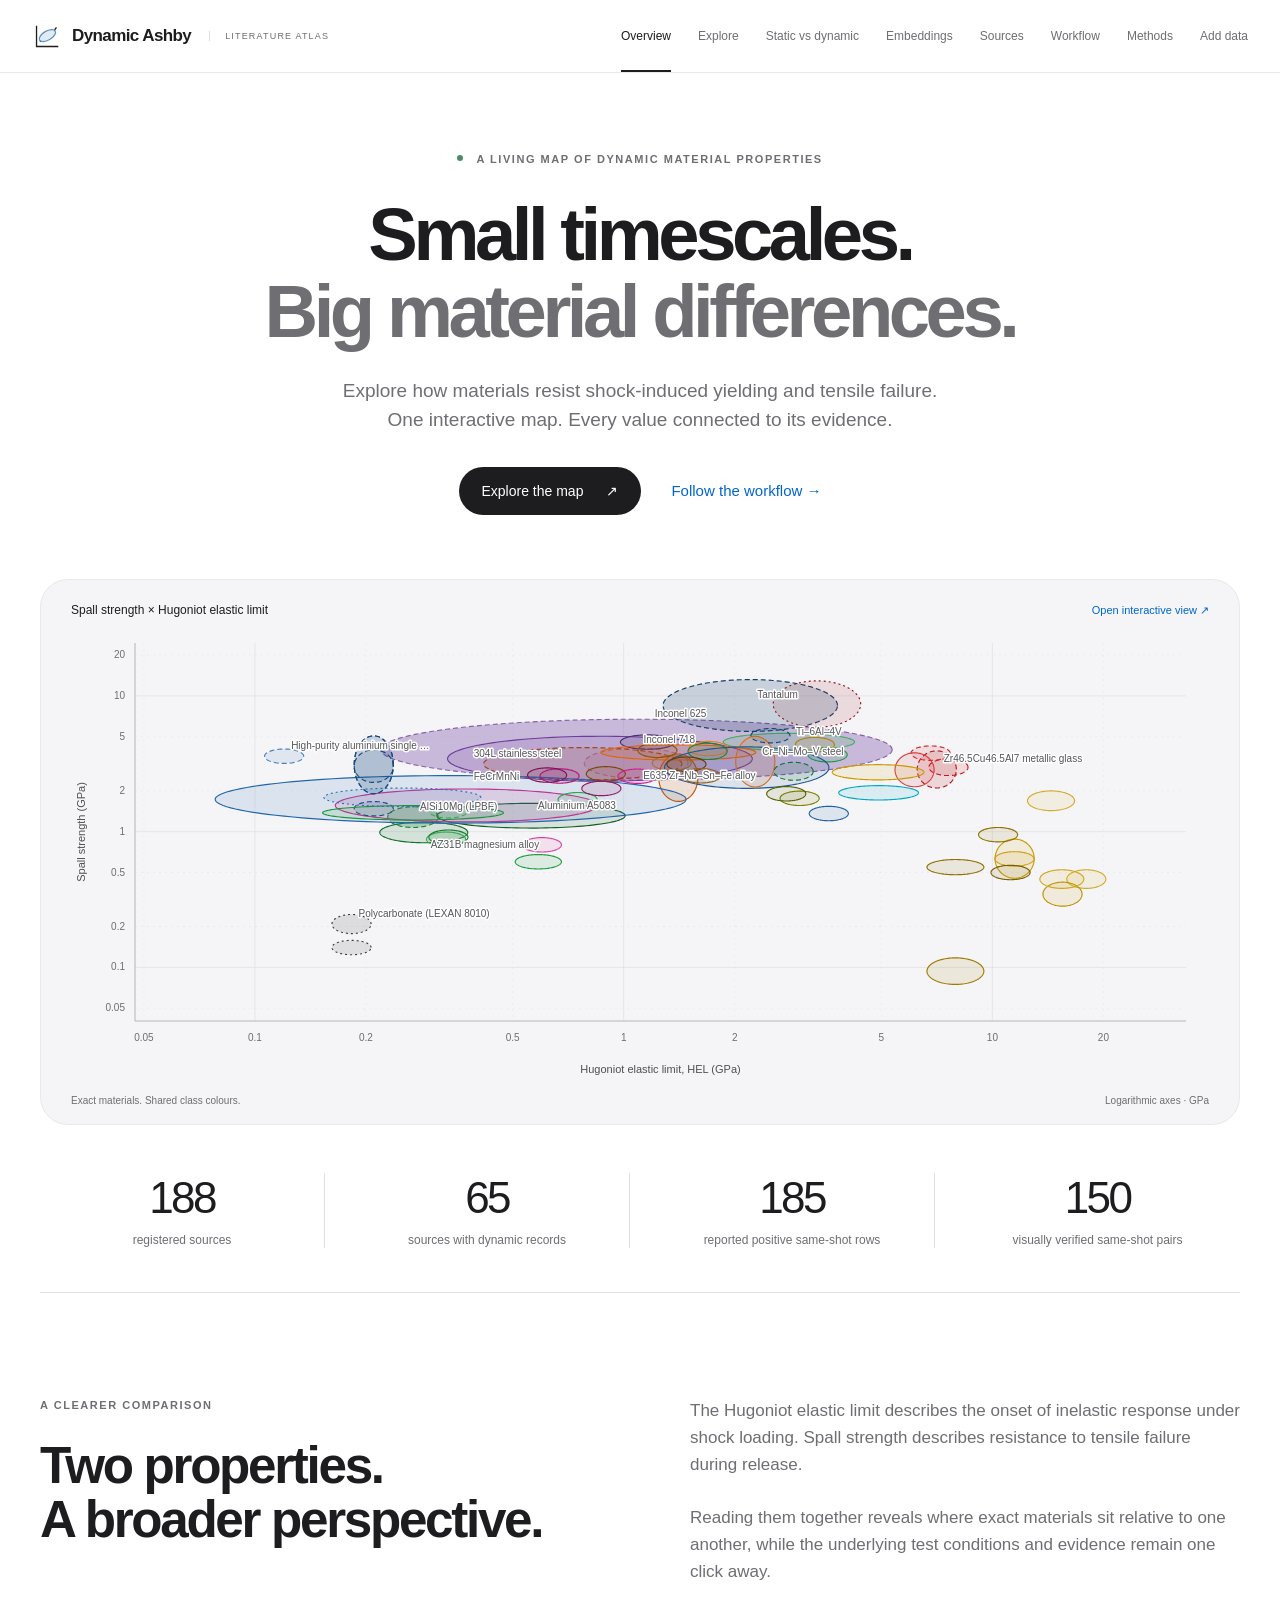
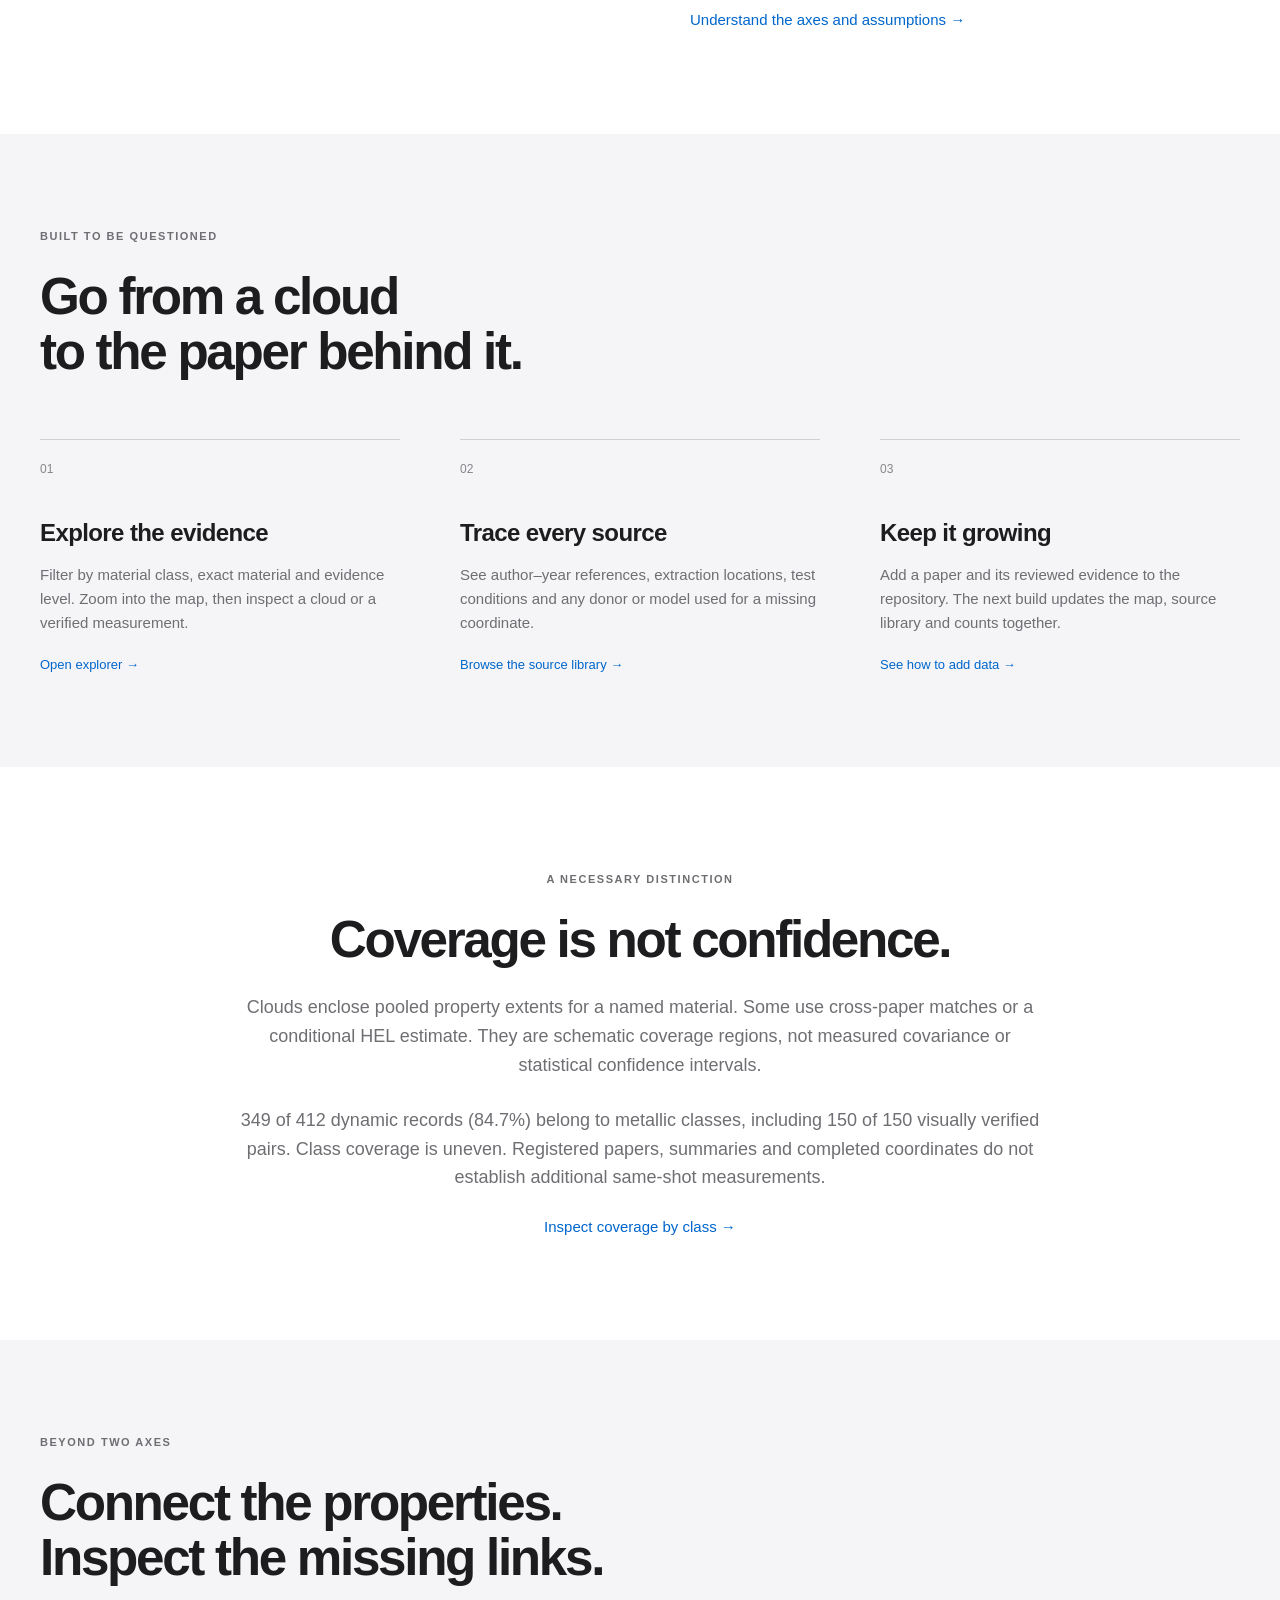
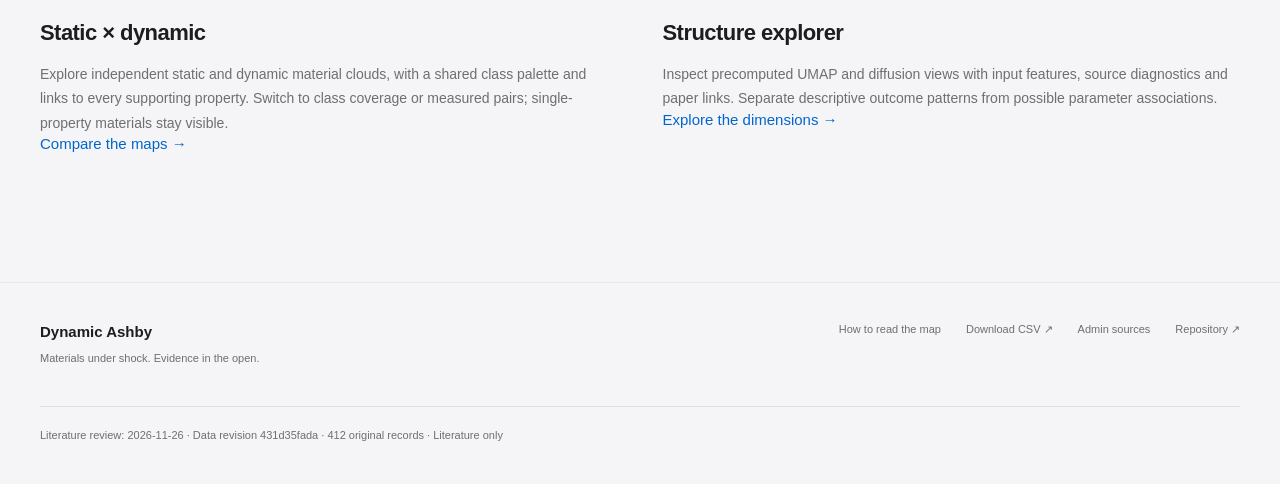
==== commit f0c4531a: "Update literature atlas from 20caac43e564141b6d40931031a100976e2eebb7" ====
--- a/index.html
+++ b/index.html
@@ -33,7 +33,7 @@
   </div>
 </section>
 <section class="metrics-strip page-width" aria-label="Current compilation">
-  <div><strong data-count="sources">—</strong><span>registered sources</span></div><div><strong data-count="records">—</strong><span>evidence records</span></div><div><strong data-count="clouds">—</strong><span>material clouds</span></div><div><strong data-count="verified">—</strong><span>verified same-shot pairs</span></div>
+  <div><strong data-count="sources">—</strong><span>registered sources</span></div><div><strong data-count="dynamicSources">—</strong><span>sources with dynamic records</span></div><div><strong data-count="reportedPairs">—</strong><span>reported positive same-shot rows</span></div><div><strong data-count="verified">—</strong><span>visually verified same-shot pairs</span></div>
 </section>
 <section class="editorial-section page-width split-intro">
   <div><p class="eyebrow">A clearer comparison</p><h2>Two properties.<br>A broader perspective.</h2></div>
@@ -43,7 +43,7 @@
   <p class="eyebrow">Built to be questioned</p><h2>Go from a cloud<br>to the paper behind it.</h2>
   <div class="feature-grid"><article><span class="feature-number">01</span><h3>Explore the evidence</h3><p>Filter by material class, exact material and evidence level. Zoom into the map, then inspect a cloud or a verified measurement.</p><a href="explore.html">Open explorer →</a></article><article><span class="feature-number">02</span><h3>Trace every source</h3><p>See author–year references, extraction locations, test conditions and any donor or model used for a missing coordinate.</p><a href="sources.html">Browse the source library →</a></article><article><span class="feature-number">03</span><h3>Keep it growing</h3><p>Add a paper and its reviewed evidence to the repository. The next build updates the map, source library and counts together.</p><a href="contribute.html">See how to add data →</a></article></div>
 </div></section>
-<section class="editorial-section page-width evidence-note"><p class="eyebrow">A necessary distinction</p><h2>Coverage is not confidence.</h2><p>Clouds enclose pooled property extents for a named material. Some use cross-paper matches or a conditional HEL estimate. They are schematic coverage regions, not measured covariance or statistical confidence intervals.</p><a class="text-link" href="methods.html">Read the evidence rules →</a></section>
+<section class="editorial-section page-width evidence-note"><p class="eyebrow">A necessary distinction</p><h2>Coverage is not confidence.</h2><p>Clouds enclose pooled property extents for a named material. Some use cross-paper matches or a conditional HEL estimate. They are schematic coverage regions, not measured covariance or statistical confidence intervals.</p><p data-coverage-note></p><a class="text-link" href="sources.html#coverage">Inspect coverage by class →</a></section>
 <section class="feature-section"><div class="page-width"><p class="eyebrow">Beyond two axes</p><h2>Connect the properties.<br>Inspect the missing links.</h2><div class="analysis-discussion"><article><h3>Static × dynamic</h3><p>Explore independent static and dynamic material clouds, with a shared class palette and links to every supporting property. Switch to class coverage or measured pairs; single-property materials stay visible.</p><a class="text-link" href="static-dynamic.html">Compare the maps →</a></article><article><h3>Structure explorer</h3><p>Inspect precomputed UMAP and diffusion views with input features, source diagnostics and paper links. Separate descriptive outcome patterns from possible parameter associations.</p><a class="text-link" href="embeddings.html">Explore the dimensions →</a></article></div></div></section>
 </main>
   <footer class="site-footer">
--- a/assets/styles.css
+++ b/assets/styles.css
@@ -46,3 +46,5 @@
 /* Authenticated repository source management. */
 .admin-section{padding-block:45px;scroll-margin-top:95px}.admin-access-grid{display:grid;grid-template-columns:1fr 1fr;gap:50px}.admin-access-grid h2{font-size:36px}.admin-access-grid p,.admin-section>p{font-size:14px;line-height:1.8;color:var(--secondary)}.admin-access-grid .text-link{font-size:13px}.admin-section #admin-message{margin-top:25px;font-size:14px}.admin-toolbar{display:flex;align-items:center;gap:16px;flex-wrap:wrap;margin-block:18px}.admin-toolbar .button{font-size:12px;padding:12px 18px;border:1px solid var(--line)}.admin-toolbar strong{font-size:14px;overflow-wrap:anywhere}.admin-toolbar .text-link{font-size:12px}.admin-danger{color:#a21e24!important;background:#fff2f2}.admin-section pre{white-space:pre-wrap;overflow-wrap:anywhere;background:var(--ground);border-radius:18px;padding:24px;font-size:12px;max-height:400px;overflow:auto}.admin-dialog{border:1px solid var(--line);border-radius:22px;padding:32px;width:min(540px,calc(100vw - 40px));color:var(--ink)}.admin-dialog::backdrop{background:#0006;backdrop-filter:blur(4px)}.admin-dialog h2{font-size:27px;overflow-wrap:anywhere}.admin-dialog p{font-size:14px;line-height:1.8;color:var(--secondary)}.admin-dialog label{display:flex;flex-direction:column;gap:10px;font-size:12px}.admin-dialog input{padding:12px;border:1px solid var(--line);border-radius:10px;width:100%}body[data-page=admin] [hidden]{display:none!important}#admin-sources{margin-top:25px}
 @media(max-width:750px){.admin-access-grid{grid-template-columns:1fr;gap:25px}.admin-section{padding-block:30px}.admin-access-grid h2{font-size:30px}.admin-access-grid p{font-size:13px}.admin-dialog{padding:24px}.admin-dialog h2{font-size:23px}}
+/* Coverage counts use original evidence; the table remains scrollable on phones. */
+.coverage-section{margin-bottom:38px}.coverage-section h2{font-size:28px;letter-spacing:-.035em;margin-bottom:18px}.coverage-section>p{font-size:14px;color:var(--secondary);max-width:940px;line-height:1.75}.coverage-section details{margin-top:24px;border-block:1px solid var(--line);padding:17px 0}.coverage-section summary{font-size:13px;cursor:pointer}.coverage-table-wrap{max-width:100%;overflow-x:auto;margin-top:24px}.coverage-table{width:100%;min-width:930px;border-collapse:collapse;font-size:12px;line-height:1.5;text-align:right}.coverage-table caption{text-align:left;font-size:11px;color:var(--secondary);padding-bottom:18px}.coverage-table th,.coverage-table td{padding:12px 10px;border-bottom:1px solid var(--line);vertical-align:top}.coverage-table thead th{font-size:10px;font-weight:500;background:var(--ground);max-width:110px}.coverage-table th:first-child{text-align:left;min-width:130px}.coverage-table tbody th{font-weight:500}.coverage-table td{font-variant-numeric:tabular-nums;color:var(--secondary)}
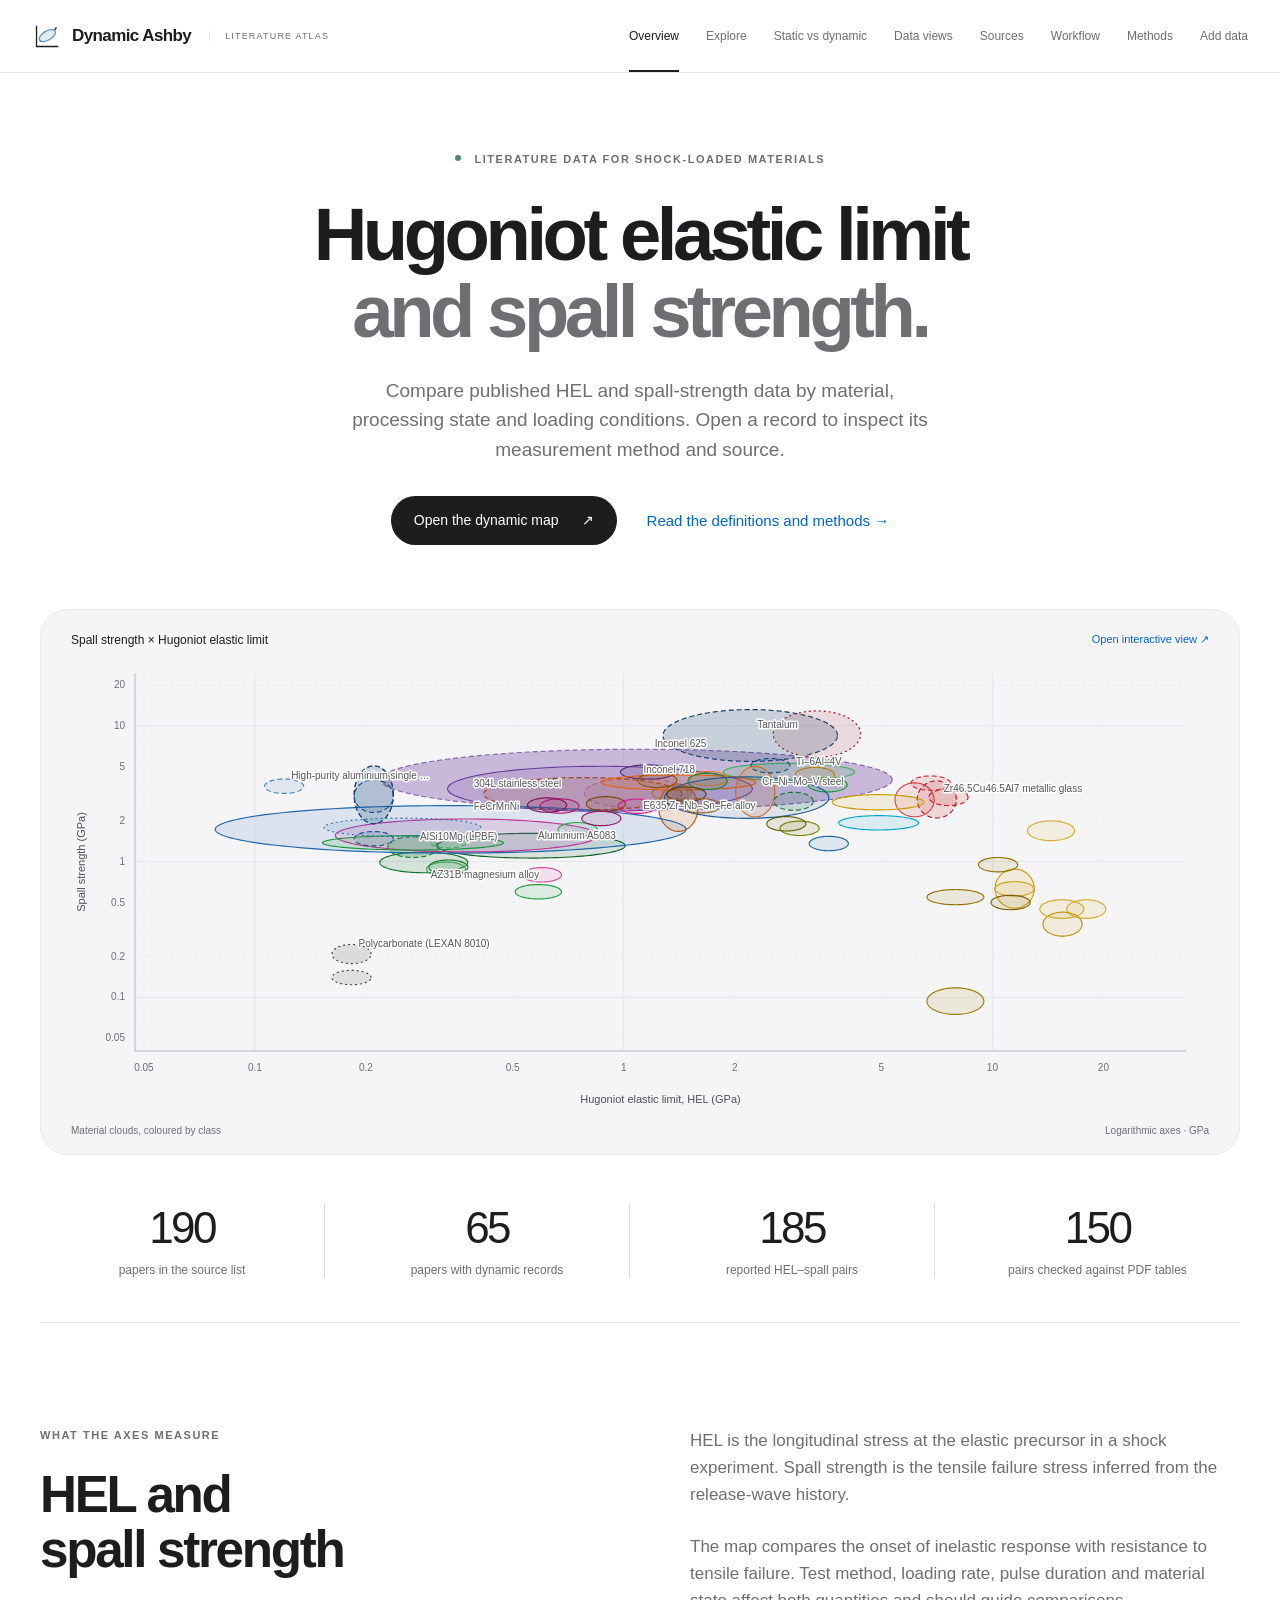
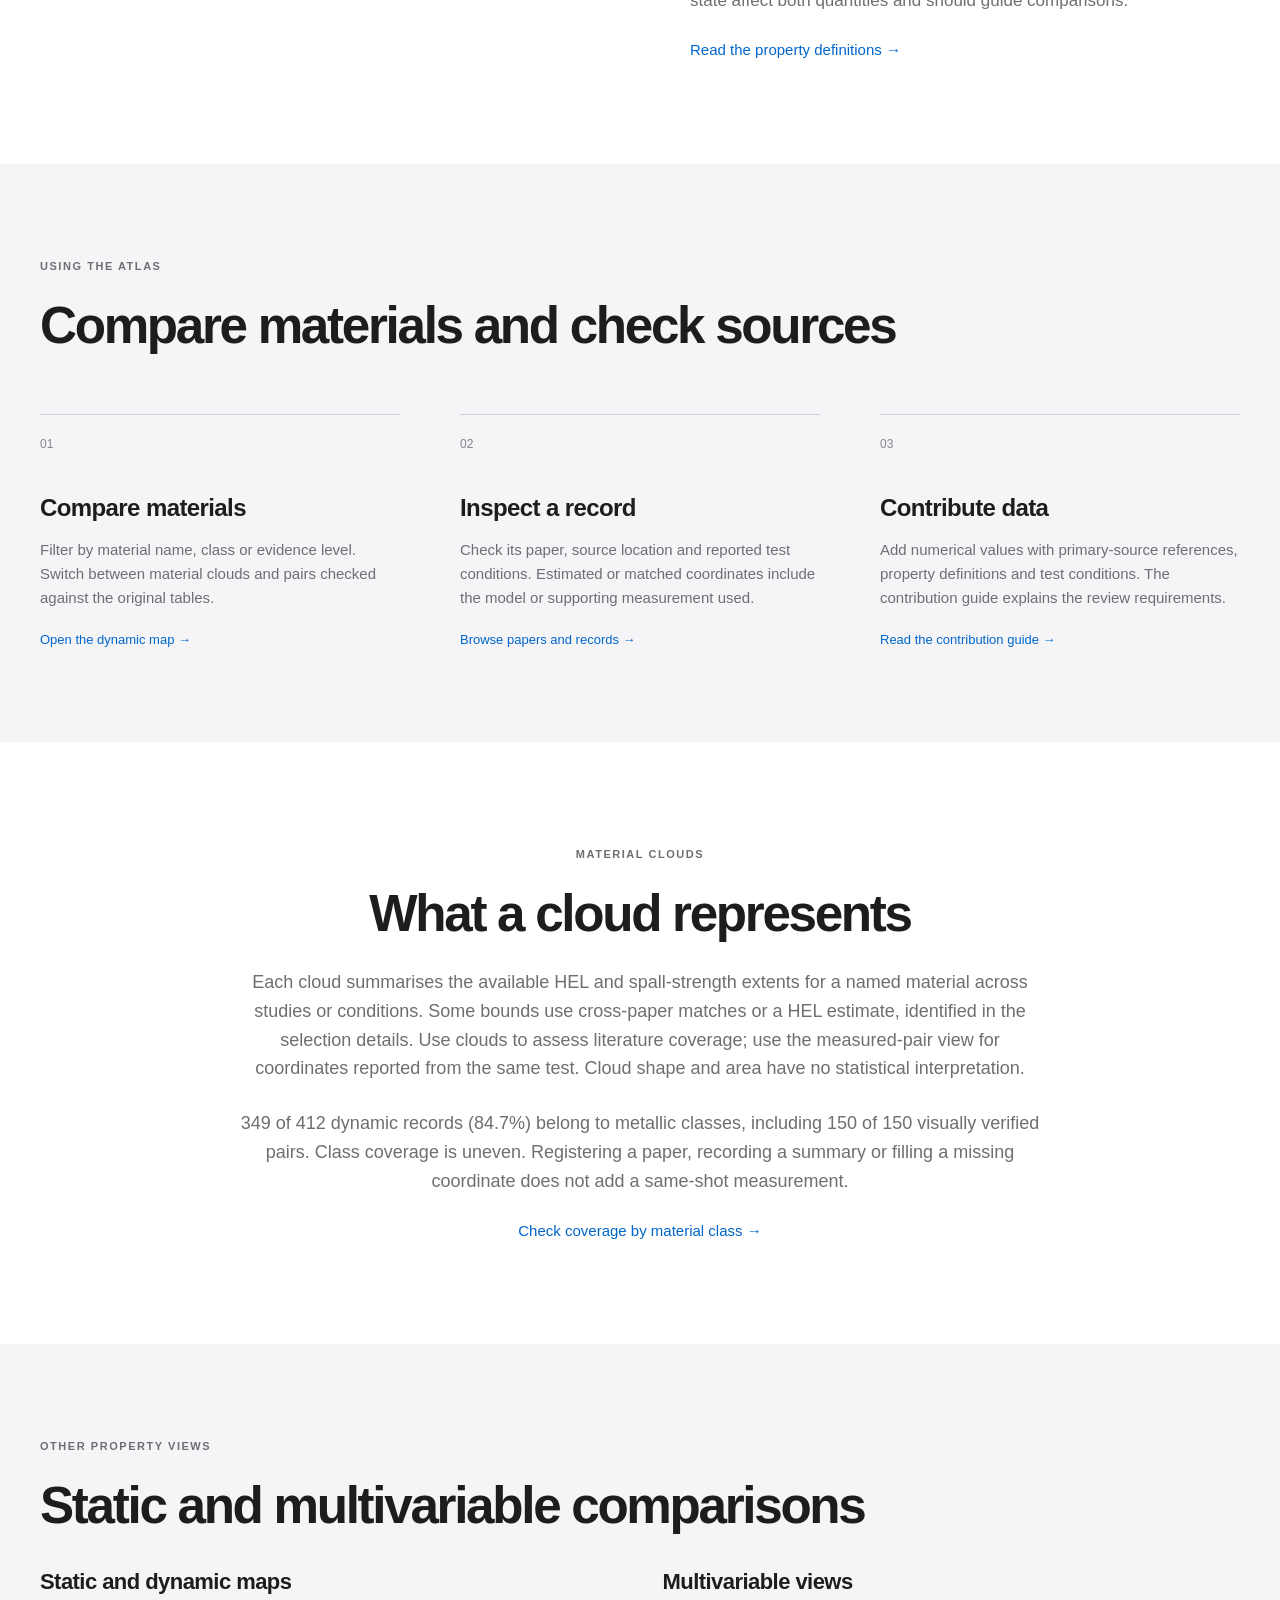
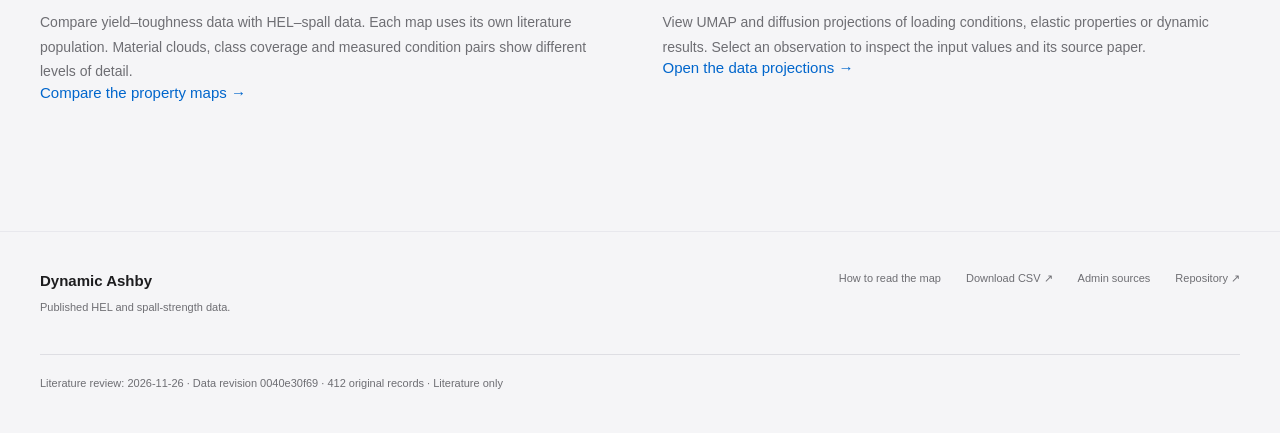
==== commit 1315e4dc: "Update literature atlas from f90c0788e8031d9d6dd2f4cd3a70cb3a895564c0" ====
--- a/index.html
+++ b/index.html
@@ -3,9 +3,9 @@
 <head>
   <meta charset="utf-8">
   <meta name="viewport" content="width=device-width, initial-scale=1">
-  <meta name="description" content="An interactive, source-linked literature atlas of spall strength and Hugoniot elastic limit. Explore exact materials, inspect the evidence, and follow every value back to its paper.">
+  <meta name="description" content="Literature maps of Hugoniot elastic limit and spall strength, with material conditions, experimental methods and source references.">
   <meta name="theme-color" content="#f5f5f7">
-  <title>Dynamic Ashby — A map of materials under shock</title>
+  <title>HEL and spall-strength literature — Dynamic Ashby</title>
   <link rel="icon" href="assets/favicon.svg" type="image/svg+xml">
   <link rel="stylesheet" href="assets/styles.css">
   <script type="module" src="assets/app.js"></script>
@@ -18,36 +18,36 @@
     <div class="nav-shell">
       <a class="brand" href="index.html" aria-label="Dynamic Ashby home"><svg viewBox="0 0 32 32" aria-hidden="true"><path d="M5 4v23h24M9 22l5-8 5 3 8-11"/><ellipse cx="17" cy="15" rx="10" ry="5" transform="rotate(-30 17 15)"/></svg>Dynamic Ashby<span class="brand-tag">LITERATURE ATLAS</span></a>
       <button class="menu-button" type="button" aria-expanded="false" aria-controls="main-nav">Menu <span>+</span></button>
-      <nav id="main-nav" aria-label="Main navigation"><a href="index.html" aria-current="page">Overview</a><a href="explore.html">Explore</a><a href="static-dynamic.html">Static vs dynamic</a><a href="embeddings.html">Embeddings</a><a href="sources.html">Sources</a><a href="workflow.html">Workflow</a><a href="methods.html">Methods</a><a href="contribute.html">Add data</a></nav>
+      <nav id="main-nav" aria-label="Main navigation"><a href="index.html" aria-current="page">Overview</a><a href="explore.html">Explore</a><a href="static-dynamic.html">Static vs dynamic</a><a href="embeddings.html">Data views</a><a href="sources.html">Sources</a><a href="workflow.html">Workflow</a><a href="methods.html">Methods</a><a href="contribute.html">Add data</a></nav>
     </div>
   </header>
   <main id="main"><section class="hero page-width">
-  <p class="eyebrow"><span class="live-dot"></span> A living map of dynamic material properties</p>
-  <h1>Small timescales.<br><span>Big material differences.</span></h1>
-  <p class="hero-description">Explore how materials resist shock-induced yielding and tensile failure. One interactive map. Every value connected to its evidence.</p>
-  <div class="hero-actions"><a class="button primary" href="explore.html">Explore the map <span>↗</span></a><a class="text-link" href="workflow.html">Follow the workflow <span>→</span></a></div>
+  <p class="eyebrow"><span class="live-dot"></span> Literature data for shock-loaded materials</p>
+  <h1>Hugoniot elastic limit<br><span>and spall strength.</span></h1>
+  <p class="hero-description">Compare published HEL and spall-strength data by material, processing state and loading conditions. Open a record to inspect its measurement method and source.</p>
+  <div class="hero-actions"><a class="button primary" href="explore.html">Open the dynamic map <span>↗</span></a><a class="text-link" href="methods.html">Read the definitions and methods <span>→</span></a></div>
   <div class="hero-plot-wrap">
     <div class="preview-heading"><span>Spall strength × Hugoniot elastic limit</span><a href="explore.html">Open interactive view ↗</a></div>
     <div id="hero-plot" class="hero-plot" aria-label="Preview of the literature material map"></div>
-    <div class="preview-caption"><span>Exact materials. Shared class colours.</span><span>Logarithmic axes · GPa</span></div>
+    <div class="preview-caption"><span>Material clouds, coloured by class</span><span>Logarithmic axes · GPa</span></div>
   </div>
 </section>
 <section class="metrics-strip page-width" aria-label="Current compilation">
-  <div><strong data-count="sources">—</strong><span>registered sources</span></div><div><strong data-count="dynamicSources">—</strong><span>sources with dynamic records</span></div><div><strong data-count="reportedPairs">—</strong><span>reported positive same-shot rows</span></div><div><strong data-count="verified">—</strong><span>visually verified same-shot pairs</span></div>
+  <div><strong data-count="sources">—</strong><span>papers in the source list</span></div><div><strong data-count="dynamicSources">—</strong><span>papers with dynamic records</span></div><div><strong data-count="reportedPairs">—</strong><span>reported HEL–spall pairs</span></div><div><strong data-count="verified">—</strong><span>pairs checked against PDF tables</span></div>
 </section>
 <section class="editorial-section page-width split-intro">
-  <div><p class="eyebrow">A clearer comparison</p><h2>Two properties.<br>A broader perspective.</h2></div>
-  <div class="prose"><p>The Hugoniot elastic limit describes the onset of inelastic response under shock loading. Spall strength describes resistance to tensile failure during release.</p><p>Reading them together reveals where exact materials sit relative to one another, while the underlying test conditions and evidence remain one click away.</p><a class="text-link" href="methods.html">Understand the axes and assumptions →</a></div>
+  <div><p class="eyebrow">What the axes measure</p><h2>HEL and<br>spall strength</h2></div>
+  <div class="prose"><p>HEL is the longitudinal stress at the elastic precursor in a shock experiment. Spall strength is the tensile failure stress inferred from the release-wave history.</p><p>The map compares the onset of inelastic response with resistance to tensile failure. Test method, loading rate, pulse duration and material state affect both quantities and should guide comparisons.</p><a class="text-link" href="methods.html">Read the property definitions →</a></div>
 </section>
 <section class="feature-section"><div class="page-width">
-  <p class="eyebrow">Built to be questioned</p><h2>Go from a cloud<br>to the paper behind it.</h2>
-  <div class="feature-grid"><article><span class="feature-number">01</span><h3>Explore the evidence</h3><p>Filter by material class, exact material and evidence level. Zoom into the map, then inspect a cloud or a verified measurement.</p><a href="explore.html">Open explorer →</a></article><article><span class="feature-number">02</span><h3>Trace every source</h3><p>See author–year references, extraction locations, test conditions and any donor or model used for a missing coordinate.</p><a href="sources.html">Browse the source library →</a></article><article><span class="feature-number">03</span><h3>Keep it growing</h3><p>Add a paper and its reviewed evidence to the repository. The next build updates the map, source library and counts together.</p><a href="contribute.html">See how to add data →</a></article></div>
+  <p class="eyebrow">Using the atlas</p><h2>Compare materials and check sources</h2>
+  <div class="feature-grid"><article><span class="feature-number">01</span><h3>Compare materials</h3><p>Filter by material name, class or evidence level. Switch between material clouds and pairs checked against the original tables.</p><a href="explore.html">Open the dynamic map →</a></article><article><span class="feature-number">02</span><h3>Inspect a record</h3><p>Check its paper, source location and reported test conditions. Estimated or matched coordinates include the model or supporting measurement used.</p><a href="sources.html">Browse papers and records →</a></article><article><span class="feature-number">03</span><h3>Contribute data</h3><p>Add numerical values with primary-source references, property definitions and test conditions. The contribution guide explains the review requirements.</p><a href="contribute.html">Read the contribution guide →</a></article></div>
 </div></section>
-<section class="editorial-section page-width evidence-note"><p class="eyebrow">A necessary distinction</p><h2>Coverage is not confidence.</h2><p>Clouds enclose pooled property extents for a named material. Some use cross-paper matches or a conditional HEL estimate. They are schematic coverage regions, not measured covariance or statistical confidence intervals.</p><p data-coverage-note></p><a class="text-link" href="sources.html#coverage">Inspect coverage by class →</a></section>
-<section class="feature-section"><div class="page-width"><p class="eyebrow">Beyond two axes</p><h2>Connect the properties.<br>Inspect the missing links.</h2><div class="analysis-discussion"><article><h3>Static × dynamic</h3><p>Explore independent static and dynamic material clouds, with a shared class palette and links to every supporting property. Switch to class coverage or measured pairs; single-property materials stay visible.</p><a class="text-link" href="static-dynamic.html">Compare the maps →</a></article><article><h3>Structure explorer</h3><p>Inspect precomputed UMAP and diffusion views with input features, source diagnostics and paper links. Separate descriptive outcome patterns from possible parameter associations.</p><a class="text-link" href="embeddings.html">Explore the dimensions →</a></article></div></div></section>
+<section class="editorial-section page-width evidence-note"><p class="eyebrow">Material clouds</p><h2>What a cloud represents</h2><p>Each cloud summarises the available HEL and spall-strength extents for a named material across studies or conditions. Some bounds use cross-paper matches or a HEL estimate, identified in the selection details. Use clouds to assess literature coverage; use the measured-pair view for coordinates reported from the same test. Cloud shape and area have no statistical interpretation.</p><p data-coverage-note></p><a class="text-link" href="sources.html#coverage">Check coverage by material class →</a></section>
+<section class="feature-section"><div class="page-width"><p class="eyebrow">Other property views</p><h2>Static and multivariable comparisons</h2><div class="analysis-discussion"><article><h3>Static and dynamic maps</h3><p>Compare yield–toughness data with HEL–spall data. Each map uses its own literature population. Material clouds, class coverage and measured condition pairs show different levels of detail.</p><a class="text-link" href="static-dynamic.html">Compare the property maps →</a></article><article><h3>Multivariable views</h3><p>View UMAP and diffusion projections of loading conditions, elastic properties or dynamic results. Select an observation to inspect the input values and its source paper.</p><a class="text-link" href="embeddings.html">Open the data projections →</a></article></div></div></section>
 </main>
   <footer class="site-footer">
-    <div><a class="footer-brand" href="index.html">Dynamic Ashby</a><p>Materials under shock. Evidence in the open.</p></div>
+    <div><a class="footer-brand" href="index.html">Dynamic Ashby</a><p>Published HEL and spall-strength data.</p></div>
     <div class="footer-links"><a href="methods.html">How to read the map</a><a href="data/literature.csv" download>Download CSV ↗</a><a href="admin.html">Admin sources</a><a href="https://github.com/Piyushjhu/Dynamic-Ashby-Atlas" target="_blank" rel="noopener noreferrer">Repository ↗</a></div>
     <p class="build-note" data-build-note>Loading the literature compilation…</p>
   </footer>
--- a/assets/styles.css
+++ b/assets/styles.css
@@ -47,4 +47,10 @@
 .admin-section{padding-block:45px;scroll-margin-top:95px}.admin-access-grid{display:grid;grid-template-columns:1fr 1fr;gap:50px}.admin-access-grid h2{font-size:36px}.admin-access-grid p,.admin-section>p{font-size:14px;line-height:1.8;color:var(--secondary)}.admin-access-grid .text-link{font-size:13px}.admin-section #admin-message{margin-top:25px;font-size:14px}.admin-toolbar{display:flex;align-items:center;gap:16px;flex-wrap:wrap;margin-block:18px}.admin-toolbar .button{font-size:12px;padding:12px 18px;border:1px solid var(--line)}.admin-toolbar strong{font-size:14px;overflow-wrap:anywhere}.admin-toolbar .text-link{font-size:12px}.admin-danger{color:#a21e24!important;background:#fff2f2}.admin-section pre{white-space:pre-wrap;overflow-wrap:anywhere;background:var(--ground);border-radius:18px;padding:24px;font-size:12px;max-height:400px;overflow:auto}.admin-dialog{border:1px solid var(--line);border-radius:22px;padding:32px;width:min(540px,calc(100vw - 40px));color:var(--ink)}.admin-dialog::backdrop{background:#0006;backdrop-filter:blur(4px)}.admin-dialog h2{font-size:27px;overflow-wrap:anywhere}.admin-dialog p{font-size:14px;line-height:1.8;color:var(--secondary)}.admin-dialog label{display:flex;flex-direction:column;gap:10px;font-size:12px}.admin-dialog input{padding:12px;border:1px solid var(--line);border-radius:10px;width:100%}body[data-page=admin] [hidden]{display:none!important}#admin-sources{margin-top:25px}
 @media(max-width:750px){.admin-access-grid{grid-template-columns:1fr;gap:25px}.admin-section{padding-block:30px}.admin-access-grid h2{font-size:30px}.admin-access-grid p{font-size:13px}.admin-dialog{padding:24px}.admin-dialog h2{font-size:23px}}
 /* Coverage counts use original evidence; the table remains scrollable on phones. */
-.coverage-section{margin-bottom:38px}.coverage-section h2{font-size:28px;letter-spacing:-.035em;margin-bottom:18px}.coverage-section>p{font-size:14px;color:var(--secondary);max-width:940px;line-height:1.75}.coverage-section details{margin-top:24px;border-block:1px solid var(--line);padding:17px 0}.coverage-section summary{font-size:13px;cursor:pointer}.coverage-table-wrap{max-width:100%;overflow-x:auto;margin-top:24px}.coverage-table{width:100%;min-width:930px;border-collapse:collapse;font-size:12px;line-height:1.5;text-align:right}.coverage-table caption{text-align:left;font-size:11px;color:var(--secondary);padding-bottom:18px}.coverage-table th,.coverage-table td{padding:12px 10px;border-bottom:1px solid var(--line);vertical-align:top}.coverage-table thead th{font-size:10px;font-weight:500;background:var(--ground);max-width:110px}.coverage-table th:first-child{text-align:left;min-width:130px}.coverage-table tbody th{font-weight:500}.coverage-table td{font-variant-numeric:tabular-nums;color:var(--secondary)}
+.source-coverage-section{margin-bottom:38px}.source-coverage-section h2{font-size:28px;letter-spacing:-.035em;margin-bottom:18px}.source-coverage-section>p{font-size:14px;color:var(--secondary);max-width:940px;line-height:1.75}.source-coverage-section details{margin-top:24px;border-block:1px solid var(--line);padding:17px 0}.source-coverage-section summary{font-size:13px;cursor:pointer}.coverage-table-wrap{max-width:100%;overflow-x:auto;margin-top:24px}.coverage-table{width:100%;min-width:930px;border-collapse:collapse;font-size:12px;line-height:1.5;text-align:right}.coverage-table caption{text-align:left;font-size:11px;color:var(--secondary);padding-bottom:18px}.coverage-table th,.coverage-table td{padding:12px 10px;border-bottom:1px solid var(--line);vertical-align:top}.coverage-table thead th{font-size:10px;font-weight:500;background:var(--ground);max-width:110px}.coverage-table th:first-child{text-align:left;min-width:130px}.coverage-table tbody th{font-weight:500}.coverage-table td{font-variant-numeric:tabular-nums;color:var(--secondary)}
+
+/* Static chart sources and axis coverage use their own layout namespace. */
+.sa-static-jump-links{display:flex;flex-wrap:wrap;gap:12px 28px;padding-bottom:28px;font-size:12px;line-height:1.6}.sa-static-jump-links a{color:var(--accent,#36536b)}.analysis-metrics.sa-static-metrics{grid-template-columns:repeat(6,minmax(0,1fr));gap:20px}.analysis-metrics.sa-static-metrics>div{border:0;border-left:1px solid var(--line);padding:0 0 0 16px}.analysis-metrics.sa-static-metrics>div:first-child{border-left:0;padding-left:0}.analysis-metrics.sa-static-metrics strong{font-size:36px}.analysis-metrics.sa-static-metrics span{font-size:11px}.sa-static-library,.sa-static-marginals{scroll-margin-top:95px}.sa-static-library-count{font-size:12px;line-height:1.7;color:var(--secondary)}.sa-static-library-groups{display:grid;gap:30px;margin-top:28px}.sa-static-library-group>h3{font-size:20px;line-height:1.4;margin:0 0 9px;letter-spacing:-.025em}.sa-static-library-group-note{font-size:12px;line-height:1.7;color:var(--secondary);margin:0 0 18px;max-width:850px}.sa-static-chart-grid{display:grid;grid-template-columns:repeat(2,minmax(0,1fr));gap:14px}.sa-static-chart-card{min-width:0;border:1px solid var(--line);border-radius:14px;padding:20px 22px;background:var(--paper,#fff)}.sa-static-chart-heading{display:flex;align-items:baseline;justify-content:space-between;gap:15px;margin-bottom:11px}.sa-static-chart-role,.sa-static-chart-year{font-size:10px;line-height:1.6;color:var(--secondary)}.sa-static-chart-role{letter-spacing:.02em}.sa-static-chart-card h4{font-size:14px;font-weight:500;line-height:1.55;letter-spacing:-.015em;margin:0;overflow-wrap:anywhere}.sa-static-chart-card h4 a{color:inherit}.sa-static-chart-citation{font-size:11px;line-height:1.7;color:var(--secondary);margin:9px 0 12px;overflow-wrap:anywhere}.sa-static-chart-status{font-size:11px;line-height:1.7;margin:0;color:var(--secondary)}.sa-static-chart-status strong{font-weight:500;color:var(--ink)}.sa-static-chart-definitions{margin-top:13px;border-top:1px solid var(--line)}.sa-static-chart-definitions>summary{font-size:11px;line-height:1.6;padding-top:12px;cursor:pointer}.sa-static-chart-definitions dl{margin:14px 0 0}.sa-static-chart-definitions dl>div+div{margin-top:12px}.sa-static-chart-definitions dt{font-size:10px;line-height:1.6;color:var(--secondary);margin-bottom:3px}.sa-static-chart-definitions dd{font-size:11px;line-height:1.75;margin:0;overflow-wrap:anywhere}
+@media(max-width:1000px){.analysis-metrics.sa-static-metrics{grid-template-columns:repeat(3,minmax(0,1fr));gap:25px}.analysis-metrics.sa-static-metrics>div:nth-child(3n+1){border-left:0;padding-left:0}}
+@media(max-width:750px){.sa-static-chart-grid{grid-template-columns:1fr}.sa-static-library-group>h3{font-size:18px}.sa-static-chart-card{padding:18px 20px}}
+@media(max-width:600px){.sa-static-jump-links{gap:10px 22px;font-size:11px;padding-bottom:23px}.analysis-metrics.sa-static-metrics{grid-template-columns:repeat(2,minmax(0,1fr));gap:23px 15px}.analysis-metrics.sa-static-metrics>div:nth-child(n){border-left:1px solid var(--line);padding-left:16px}.analysis-metrics.sa-static-metrics>div:nth-child(2n+1){border-left:0;padding-left:0}.analysis-metrics.sa-static-metrics strong{font-size:31px}.analysis-metrics.sa-static-metrics span{font-size:10px}.sa-static-library-count,.sa-static-library-group-note{font-size:11px}.sa-static-library-groups{gap:25px}.sa-static-chart-card{padding:17px}.sa-static-chart-card h4{font-size:13px}.sa-static-library,.sa-static-marginals{scroll-margin-top:80px}}
